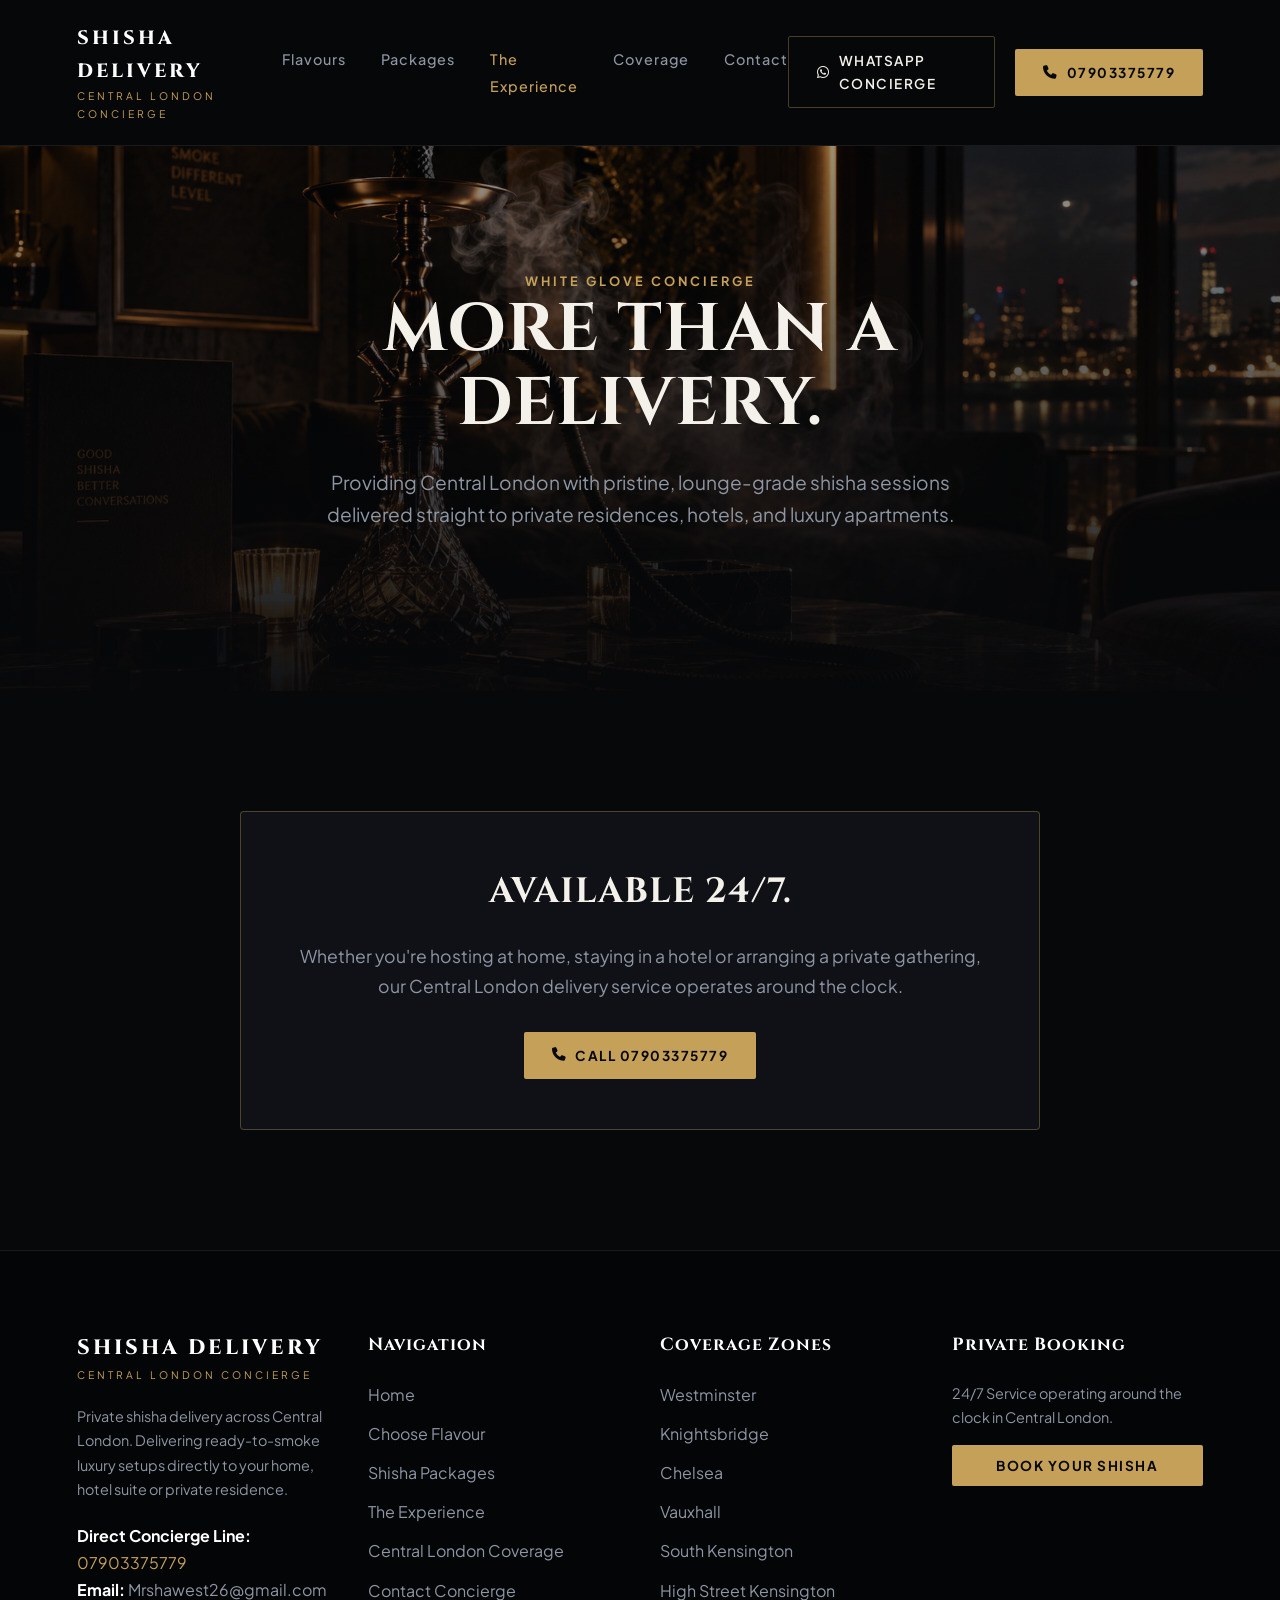
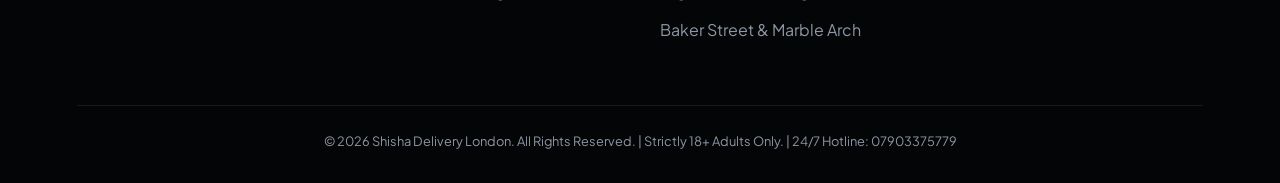
==== about.html @ 7af8da45 "Initial commit: Door To Door Shisha Delivery website with full luxury dark visual overhaul" ====
<!DOCTYPE html>
<html lang="en">
<head>
    <meta charset="UTF-8">
    <meta name="viewport" content="width=device-width, initial-scale=1.0">
    <title>SHISHA DELIVERY | Private Shisha Concierge Central London</title>
    <link href="https://fonts.googleapis.com/css2?family=Cinzel:wght@600;700;800;900&family=Plus+Jakarta+Sans:wght@300;400;500;600;700&display=swap" rel="stylesheet">
    <link rel="stylesheet" href="https://cdnjs.cloudflare.com/ajax/libs/font-awesome/6.4.0/css/all.min.css">
    <link rel="stylesheet" href="style.css">
</head>
<body>
    <header>
        <div class="nav-container">
            <a href="index.html" class="logo">
                <div class="logo-text">
                    <h1>SHISHA DELIVERY</h1>
                    <span>CENTRAL LONDON CONCIERGE</span>
                </div>
            </a>
            <nav>
                <ul>
                    <li><a href="menu.html" class="">Flavours</a></li>
                    <li><a href="packages.html" class="">Packages</a></li>
                    <li><a href="about.html" class="active">The Experience</a></li>
                    <li><a href="areas.html" class="">Coverage</a></li>
                    <li><a href="contact.html" class="">Contact</a></li>
                </ul>
            </nav>
            <div class="nav-actions">
                <a href="https://wa.me/447903375779" target="_blank" class="btn-outline"><i class="fa-brands fa-whatsapp"></i> WhatsApp Concierge</a>
                <a href="tel:07903375779" class="btn-concierge"><i class="fa-solid fa-phone"></i> 07903375779</a>
            </div>
        </div>
    </header>

    <section class="hero" style="min-height: 40vh; align-items: center;">
        <div class="hero-content">
            <span class="hero-trust">WHITE GLOVE CONCIERGE</span>
            <h1>MORE THAN A DELIVERY.</h1>
            <p class="hero-p">Providing Central London with pristine, lounge-grade shisha sessions delivered straight to private residences, hotels, and luxury apartments.</p>
        </div>
    </section>

    <section>
        <div style="max-width: 800px; margin: 0 auto; text-align: center; background: var(--bg-card); border: 1px solid var(--border-gold); padding: 50px; border-radius: 4px;">
            <h2 style="font-size: 2.2rem; margin-bottom: 20px;">AVAILABLE 24/7.</h2>
            <p style="color: var(--text-muted); font-size: 1.1rem; margin-bottom: 30px;">Whether you're hosting at home, staying in a hotel or arranging a private gathering, our Central London delivery service operates around the clock.</p>
            <a href="tel:07903375779" class="btn-concierge"><i class="fa-solid fa-phone"></i> CALL 07903375779</a>
        </div>
    </section>

    <footer>
        <div class="footer-grid">
            <div class="footer-col">
                <div class="logo-text" style="margin-bottom: 20px;">
                    <h1 style="color: #FFF; font-size: 1.3rem; letter-spacing: 3px;">SHISHA DELIVERY</h1>
                    <span style="color: var(--gold); font-size: 0.65rem; letter-spacing: 3px;">CENTRAL LONDON CONCIERGE</span>
                </div>
                <p style="font-size: 0.9rem; margin-bottom: 20px; line-height: 1.7;">Private shisha delivery across Central London. Delivering ready-to-smoke luxury setups directly to your home, hotel suite or private residence.</p>
                <p><strong style="color: #FFF;">Direct Concierge Line:</strong> <a href="tel:07903375779" style="color: var(--gold); text-decoration: none;">07903375779</a></p>
                <p><strong style="color: #FFF;">Email:</strong> Mrshawest26@gmail.com</p>
            </div>

            <div class="footer-col">
                <h4>Navigation</h4>
                <ul>
                    <li><a href="index.html">Home</a></li>
                    <li><a href="menu.html">Choose Flavour</a></li>
                    <li><a href="packages.html">Shisha Packages</a></li>
                    <li><a href="about.html">The Experience</a></li>
                    <li><a href="areas.html">Central London Coverage</a></li>
                    <li><a href="contact.html">Contact Concierge</a></li>
                </ul>
            </div>

            <div class="footer-col">
                <h4>Coverage Zones</h4>
                <ul>
                    <li>Westminster</li>
                    <li>Knightsbridge</li>
                    <li>Chelsea</li>
                    <li>Vauxhall</li>
                    <li>South Kensington</li>
                    <li>High Street Kensington</li>
                    <li>Baker Street & Marble Arch</li>
                </ul>
            </div>

            <div class="footer-col">
                <h4>Private Booking</h4>
                <p style="font-size: 0.9rem; margin-bottom: 15px;">24/7 Service operating around the clock in Central London.</p>
                <button onclick="openOrderModal('PRIVATE SESSION', 50)" class="btn-concierge" style="width: 100%; justify-content: center;">BOOK YOUR SHISHA</button>
            </div>
        </div>

        <div style="text-align: center; border-top: 1px solid var(--border-subtle); padding-top: 25px; font-size: 0.8rem; color: var(--text-muted);">
            <p>&copy; 2026 Shisha Delivery London. All Rights Reserved. | Strictly 18+ Adults Only. | 24/7 Hotline: 07903375779</p>
        </div>
    </footer>

    <!-- ORDER CONCIERGE MODAL -->
    <div id="orderModal" class="config-modal">
        <div class="config-modal-content">
            <span class="close-modal" onclick="closeOrderModal()">&times;</span>
            <span class="section-label">Private Concierge Order</span>
            <h2 style="font-size: 1.8rem; margin-bottom: 25px;">Complete Your Booking</h2>
            
            <div style="background: var(--bg-card); padding: 25px; border: 1px solid var(--border-subtle); border-radius: 4px; margin-bottom: 25px;">
                <div style="display: flex; justify-content: space-between; margin-bottom: 10px;">
                    <span style="color: var(--text-muted);">Selected Package:</span>
                    <strong id="modal-pkg" style="color: var(--gold);">PRIVATE SESSION (£50)</strong>
                </div>
                <div style="display: flex; justify-content: space-between; margin-bottom: 10px;">
                    <span style="color: var(--text-muted);">Selected Flavour:</span>
                    <strong id="modal-flavour" style="color: #FFF;">Al Fakher Double Apple</strong>
                </div>
                <div style="display: flex; justify-content: space-between; margin-bottom: 15px;">
                    <span style="color: var(--text-muted);">Upgrades:</span>
                    <strong id="modal-addons" style="color: #FFF;">None</strong>
                </div>
                <div style="display: flex; justify-content: space-between; border-top: 1px solid var(--border-subtle); padding-top: 15px;">
                    <span style="font-size: 1.1rem; color: #FFF; font-weight: 700;">Total Payable:</span>
                    <span style="font-size: 1.8rem; font-family: 'Cinzel', serif; color: var(--gold); font-weight: 700;" id="modal-total">£50</span>
                </div>
            </div>

            <div style="margin-bottom: 25px;">
                <label style="display: block; font-size: 0.85rem; color: var(--gold); letter-spacing: 1px; margin-bottom: 8px; font-weight: 600;">SELECT YOUR FLAVOUR</label>
                <select onchange="selectFlavour(this.value)" style="width: 100%; padding: 12px; background: var(--bg-card); border: 1px solid var(--border-subtle); color: #FFF; border-radius: 2px; margin-bottom: 15px;">
                    <option value="Al Fakher Double Apple">Al Fakher Double Apple (Classic)</option>
                    <option value="Al Fakher Fresh Mint">Al Fakher Fresh Mint</option>
                    <option value="Adalya Love 66">Adalya Love 66 (Watermelon, Melon & Mint)</option>
                    <option value="Adalya Lady Killer">Adalya Lady Killer (Mango, Melon, Berries & Mint)</option>
                    <option value="Mazaya Watermelon Mint">Mazaya Watermelon Mint</option>
                    <option value="Paan Ras / Paan Mint">Paan Ras / Paan Mint</option>
                    <option value="Starburst Candy Mix">Starburst Candy Mix</option>
                    <option value="Savaco Luxury Line (£30/50g)">Savaco Luxury Line (+£30)</option>
                </select>

                <label style="display: block; font-size: 0.85rem; color: var(--gold); letter-spacing: 1px; margin-bottom: 8px; font-weight: 600;">OPTIONAL UPGRADES</label>
                <div style="display: grid; grid-template-columns: 1fr 1fr; gap: 10px; margin-bottom: 20px;">
                    <label style="font-size: 0.85rem; color: var(--text-muted); cursor: pointer;"><input type="checkbox" onchange="toggleUpgrade('Fresh Fruit Head', 30, this)"> Fresh Fruit Head (+£30)</label>
                    <label style="font-size: 0.85rem; color: var(--text-muted); cursor: pointer;"><input type="checkbox" onchange="toggleUpgrade('Electric Coal Burner', 35, this)"> Electric Coal Burner (+£35)</label>
                    <label style="font-size: 0.85rem; color: var(--text-muted); cursor: pointer;"><input type="checkbox" onchange="toggleUpgrade('Chilled Juice Base', 15, this)"> Chilled Juice Base (+£15)</label>
                    <label style="font-size: 0.85rem; color: var(--text-muted); cursor: pointer;"><input type="checkbox" onchange="toggleUpgrade('Under-Shisha LED Base', 15, this)"> Under-Shisha LED (+£15)</label>
                </div>

                <label style="display: block; font-size: 0.85rem; color: var(--gold); letter-spacing: 1px; margin-bottom: 8px; font-weight: 600;">DELIVERY DETAILS</label>
                <input type="text" id="cust-name" placeholder="Full Name" style="width: 100%; padding: 12px; background: var(--bg-card); border: 1px solid var(--border-subtle); color: #FFF; border-radius: 2px; margin-bottom: 10px;">
                <select id="cust-area" style="width: 100%; padding: 12px; background: var(--bg-card); border: 1px solid var(--border-subtle); color: #FFF; border-radius: 2px; margin-bottom: 10px;">
                    <option>Westminster</option>
                    <option>Knightsbridge</option>
                    <option>Chelsea</option>
                    <option>Vauxhall</option>
                    <option>South Kensington</option>
                    <option>High Street Kensington</option>
                    <option>Baker Street</option>
                    <option>Marble Arch</option>
                </select>
                <input type="tel" id="cust-phone" placeholder="Contact Phone Number" style="width: 100%; padding: 12px; background: var(--bg-card); border: 1px solid var(--border-subtle); color: #FFF; border-radius: 2px;">
            </div>

            <button onclick="dispatchWhatsAppOrder()" class="btn-concierge" style="width: 100%; justify-content: center; padding: 16px;"><i class="fa-brands fa-whatsapp"></i> CONFIRM BOOKING VIA WHATSAPP</button>
            <p style="font-size: 0.8rem; text-align: center; color: var(--text-muted); margin-top: 12px;">Or call concierge directly: <a href="tel:07903375779" style="color: var(--gold);">07903375779</a></p>
        </div>
    </div>

    <script src="script.js"></script>
</body>
</html>
---- style.css ----
:root {
    --bg-dark: #07080A;
    --bg-card: #0F1117;
    --gold: #C5A059;
    --gold-hover: #DFCA9B;
    --text-ivory: #F4F1EA;
    --text-muted: #8E96A4;
    --border-subtle: rgba(255, 255, 255, 0.08);
    --border-gold: rgba(197, 160, 89, 0.35);
    --shadow-luxury: 0 25px 50px rgba(0, 0, 0, 0.7);
}

* {
    margin: 0;
    padding: 0;
    box-sizing: border-box;
    font-family: 'Plus Jakarta Sans', -apple-system, sans-serif;
}

body {
    background-color: var(--bg-dark);
    color: var(--text-ivory);
    line-height: 1.7;
    overflow-x: hidden;
}

h1, h2, h3, h4 {
    font-family: 'Cinzel', Georgia, serif;
    font-weight: 700;
    letter-spacing: 1px;
    color: var(--text-ivory);
}

/* NAVIGATION (SECTION 1) */
header {
    background: rgba(7, 8, 10, 0.96);
    backdrop-filter: blur(20px);
    position: sticky;
    top: 0;
    z-index: 1000;
    border-bottom: 1px solid var(--border-subtle);
}

.nav-container {
    display: flex;
    justify-content: space-between;
    align-items: center;
    padding: 22px 6%;
    max-width: 1400px;
    margin: 0 auto;
}

.logo {
    display: flex;
    align-items: center;
    gap: 14px;
    text-decoration: none;
}

.logo-text h1 {
    font-size: 1.2rem;
    letter-spacing: 3px;
    color: #FFF;
    font-weight: 800;
}

.logo-text span {
    font-size: 0.65rem;
    text-transform: uppercase;
    letter-spacing: 3px;
    color: var(--gold);
    display: block;
}

nav ul {
    display: flex;
    list-style: none;
    gap: 35px;
}

nav a {
    text-decoration: none;
    color: var(--text-muted);
    font-size: 0.9rem;
    font-weight: 500;
    letter-spacing: 1px;
    transition: color 0.3s ease;
}

nav a:hover, nav a.active {
    color: var(--gold);
}

.nav-actions {
    display: flex;
    align-items: center;
    gap: 20px;
}

.btn-concierge {
    background: var(--gold);
    color: #07080A;
    padding: 12px 28px;
    border-radius: 2px;
    font-weight: 700;
    font-size: 0.85rem;
    letter-spacing: 1.5px;
    text-transform: uppercase;
    text-decoration: none;
    border: none;
    cursor: pointer;
    transition: all 0.3s ease;
    display: inline-flex;
    align-items: center;
    gap: 8px;
}

.btn-concierge:hover {
    background: var(--gold-hover);
    transform: translateY(-2px);
}

.btn-outline {
    background: transparent;
    color: var(--text-ivory);
    border: 1px solid var(--border-gold);
    padding: 12px 28px;
    border-radius: 2px;
    font-weight: 600;
    font-size: 0.85rem;
    letter-spacing: 1.5px;
    text-transform: uppercase;
    text-decoration: none;
    cursor: pointer;
    transition: all 0.3s ease;
    display: inline-flex;
    align-items: center;
    gap: 8px;
}

.btn-outline:hover {
    border-color: var(--gold);
    color: var(--gold);
}

/* SECTION SPACING & RESPONSIVE CONTAINERS */
section {
    padding: 120px 6%;
}

.section-title-wrap {
    text-align: center;
    max-width: 800px;
    margin: 0 auto 75px;
}

.section-label {
    font-size: 0.8rem;
    letter-spacing: 4px;
    color: var(--gold);
    text-transform: uppercase;
    font-weight: 700;
    display: block;
    margin-bottom: 12px;
}

.section-title-wrap h2 {
    font-size: 3rem;
    line-height: 1.2;
}

/* SECTION 2 — HERO (H01.png) */
.hero {
    position: relative;
    min-height: 90vh;
    display: flex;
    align-items: center;
    background: linear-gradient(180deg, rgba(7, 8, 10, 0.4) 0%, rgba(7, 8, 10, 0.96) 100%), url('assets/images/shisha/hero/H01.png') center/cover no-repeat;
    padding: 120px 6%;
}

.hero-content {
    max-width: 800px;
    margin: 0 auto;
    text-align: center;
}

.hero h1 {
    font-size: 4.2rem;
    line-height: 1.1;
    margin-bottom: 25px;
    color: var(--text-ivory);
}

.hero h1 span {
    color: var(--gold);
}

.hero-p {
    font-size: 1.2rem;
    color: var(--text-muted);
    margin: 0 auto 40px;
    max-width: 680px;
    font-weight: 400;
}

.hero-actions {
    display: flex;
    justify-content: center;
    gap: 20px;
    margin-bottom: 35px;
}

.hero-trust {
    font-size: 0.8rem;
    letter-spacing: 3px;
    color: var(--gold);
    text-transform: uppercase;
    font-weight: 700;
}

/* SECTION 3 — PRIVATE SHISHA (H02.png) */
.private-grid {
    max-width: 1300px;
    margin: 0 auto;
    display: grid;
    grid-template-columns: 1fr 1fr;
    gap: 60px;
    align-items: center;
}

.private-img-wrap img {
    width: 100%;
    height: 480px;
    object-fit: cover;
    border-radius: 4px;
    border: 1px solid var(--border-subtle);
    box-shadow: var(--shadow-luxury);
}

/* SECTION 4 — HOW IT WORKS */
.steps-grid {
    display: grid;
    grid-template-columns: repeat(3, 1fr);
    gap: 40px;
    max-width: 1200px;
    margin: 0 auto;
}

.step-card {
    background: var(--bg-card);
    border: 1px solid var(--border-subtle);
    padding: 50px 35px;
    border-radius: 4px;
    transition: border-color 0.3s ease;
}

.step-card:hover {
    border-color: var(--border-gold);
}

.step-num {
    font-family: 'Cinzel', serif;
    font-size: 2.8rem;
    color: var(--gold);
    font-weight: 700;
    margin-bottom: 20px;
    display: block;
}

.step-card h3 {
    font-size: 1.25rem;
    margin-bottom: 12px;
}

.step-card p {
    font-size: 0.95rem;
    color: var(--text-muted);
}

/* SECTION 5 — PACKAGES (P01, P02, P03) */
.packages-grid {
    display: grid;
    grid-template-columns: repeat(3, 1fr);
    gap: 35px;
    max-width: 1300px;
    margin: 0 auto;
}

.pkg-card {
    background: var(--bg-card);
    border: 1px solid var(--border-subtle);
    border-radius: 4px;
    overflow: hidden;
    display: flex;
    flex-direction: column;
    box-shadow: var(--shadow-luxury);
    transition: border-color 0.3s ease;
}

.pkg-card:hover {
    border-color: var(--border-gold);
}

.pkg-card.highlight {
    border: 1px solid var(--gold);
    position: relative;
}

.pkg-pop-tag {
    position: absolute;
    top: 15px;
    right: 15px;
    background: var(--gold);
    color: #000;
    font-size: 0.65rem;
    font-weight: 800;
    padding: 4px 12px;
    border-radius: 2px;
    text-transform: uppercase;
    letter-spacing: 1px;
}

.pkg-card-img {
    height: 260px;
    width: 100%;
    object-fit: cover;
}

.pkg-card-body {
    padding: 40px 30px;
    display: flex;
    flex-direction: column;
    flex-grow: 1;
    justify-content: space-between;
}

.pkg-name {
    font-size: 1.35rem;
    margin-bottom: 10px;
}

.pkg-price {
    font-size: 2.8rem;
    font-family: 'Cinzel', serif;
    color: var(--gold);
    font-weight: 700;
    margin-bottom: 25px;
}

.pkg-features {
    list-style: none;
    margin-bottom: 35px;
}

.pkg-features li {
    font-size: 0.95rem;
    color: var(--text-muted);
    margin-bottom: 12px;
    display: flex;
    align-items: center;
    gap: 12px;
}

.pkg-features i {
    color: var(--gold);
    font-size: 0.75rem;
}

/* SECTION 6 — FLAVOURS (F01 - F08) */
.flavour-grid {
    display: grid;
    grid-template-columns: repeat(4, 1fr);
    gap: 25px;
    max-width: 1300px;
    margin: 0 auto;
}

.flavour-card {
    background: var(--bg-card);
    border: 1px solid var(--border-subtle);
    border-radius: 4px;
    overflow: hidden;
    cursor: pointer;
    transition: all 0.3s ease;
}

.flavour-card:hover {
    border-color: var(--border-gold);
    transform: translateY(-4px);
}

.flavour-img {
    height: 200px;
    width: 100%;
    object-fit: cover;
}

.flavour-info {
    padding: 22px;
    text-align: center;
}

.flavour-info h4 {
    font-size: 1.1rem;
    margin-bottom: 4px;
}

.flavour-info span {
    font-size: 0.75rem;
    color: var(--gold);
    letter-spacing: 1px;
}

/* SECTION 7 — DELIVERY EXPERIENCE (D01, D02, D03) */
.story-grid {
    display: grid;
    grid-template-columns: repeat(3, 1fr);
    gap: 35px;
    max-width: 1300px;
    margin: 0 auto;
}

.story-card {
    background: var(--bg-card);
    border: 1px solid var(--border-subtle);
    border-radius: 4px;
    overflow: hidden;
}

.story-img {
    height: 250px;
    width: 100%;
    object-fit: cover;
}

.story-body {
    padding: 30px;
}

.story-body h4 {
    font-size: 1.2rem;
    margin-bottom: 10px;
}

.story-body p {
    font-size: 0.9rem;
    color: var(--text-muted);
}

/* SECTION 8 — OPTIONAL UPGRADES (U01 - U04) */
.upgrades-grid {
    display: grid;
    grid-template-columns: repeat(4, 1fr);
    gap: 25px;
    max-width: 1300px;
    margin: 0 auto;
}

.upgrade-card {
    background: var(--bg-card);
    border: 1px solid var(--border-subtle);
    border-radius: 4px;
    overflow: hidden;
}

.upgrade-img {
    height: 220px;
    width: 100%;
    object-fit: cover;
}

.upgrade-body {
    padding: 25px;
}

.upgrade-header {
    display: flex;
    justify-content: space-between;
    align-items: center;
    margin-bottom: 10px;
}

.upgrade-header h4 {
    font-size: 1.15rem;
}

.upgrade-price {
    font-size: 1.15rem;
    color: var(--gold);
    font-weight: 700;
    font-family: 'Cinzel', serif;
}

.upgrade-body p {
    font-size: 0.88rem;
    color: var(--text-muted);
}

/* SECTION 9 — PRIVATE EXPERIENCE (E01, E02, E03) */
.exp-grid {
    display: grid;
    grid-template-columns: repeat(3, 1fr);
    gap: 35px;
    max-width: 1300px;
    margin: 0 auto;
}

.exp-card {
    background: var(--bg-card);
    border: 1px solid var(--border-subtle);
    border-radius: 4px;
    overflow: hidden;
}

.exp-img {
    height: 260px;
    width: 100%;
    object-fit: cover;
}

.exp-body {
    padding: 25px;
}

.exp-body h4 {
    font-size: 1.15rem;
    margin-bottom: 8px;
}

.exp-body p {
    font-size: 0.88rem;
    color: var(--text-muted);
}

/* SECTION 10 — COVERAGE */
.coverage-grid {
    display: grid;
    grid-template-columns: repeat(4, 1fr);
    gap: 20px;
    max-width: 1200px;
    margin: 0 auto;
}

.coverage-item {
    background: var(--bg-card);
    border: 1px solid var(--border-subtle);
    padding: 25px;
    border-radius: 4px;
    text-align: center;
}

.coverage-item strong {
    font-size: 1.1rem;
    display: block;
    color: var(--text-ivory);
    margin-bottom: 4px;
}

.coverage-item span {
    font-size: 0.8rem;
    color: var(--gold);
    letter-spacing: 1px;
}

/* SECTION 12 — FINAL CTA (D03 / H01) */
.cta-section {
    position: relative;
    padding: 140px 6%;
    text-align: center;
    background: linear-gradient(180deg, rgba(7, 8, 10, 0.6) 0%, rgba(7, 8, 10, 0.98) 100%), url('assets/images/shisha/delivery/D03.png') center/cover no-repeat;
}

/* ORDER CONCIERGE MODAL */
.config-modal {
    display: none;
    position: fixed;
    top: 0;
    left: 0;
    width: 100%;
    height: 100%;
    background: rgba(0,0,0,0.88);
    backdrop-filter: blur(15px);
    z-index: 3000;
    justify-content: center;
    align-items: center;
}

.config-modal-content {
    background: #0B0D13;
    border: 1px solid var(--border-gold);
    border-radius: 4px;
    width: 90%;
    max-width: 680px;
    max-height: 90vh;
    overflow-y: auto;
    padding: 40px;
    position: relative;
    box-shadow: var(--shadow-luxury);
}

.close-modal {
    position: absolute;
    top: 20px;
    right: 25px;
    font-size: 1.8rem;
    color: var(--text-muted);
    cursor: pointer;
}

.close-modal:hover {
    color: var(--gold);
}

/* FOOTER (SECTION 13) */
footer {
    background: #040507;
    border-top: 1px solid var(--border-subtle);
    padding: 80px 6% 30px;
    color: var(--text-muted);
}

.footer-grid {
    display: grid;
    grid-template-columns: repeat(auto-fit, minmax(240px, 1fr));
    gap: 40px;
    max-width: 1300px;
    margin: 0 auto 50px;
}

.footer-col h4 {
    color: #FFF;
    font-size: 1.1rem;
    margin-bottom: 20px;
    letter-spacing: 1px;
}

.footer-col ul {
    list-style: none;
}

.footer-col li {
    margin-bottom: 12px;
}

.footer-col a {
    color: var(--text-muted);
    text-decoration: none;
    transition: color 0.3s ease;
}

.footer-col a:hover {
    color: var(--gold);
}

/* RESPONSIVE DESIGN (SECTION 19) */
@media (max-width: 1100px) {
    .flavour-grid, .upgrades-grid, .coverage-grid { grid-template-columns: repeat(2, 1fr); }
    .packages-grid, .steps-grid, .story-grid, .exp-grid { grid-template-columns: 1fr; }
    .private-grid { grid-template-columns: 1fr; }
    .hero h1 { font-size: 3.2rem; }
}

@media (max-width: 768px) {
    nav ul { display: none; }
    .hero h1 { font-size: 2.5rem; }
    .flavour-grid, .upgrades-grid, .coverage-grid { grid-template-columns: 1fr; }
    section { padding: 80px 5%; }
}
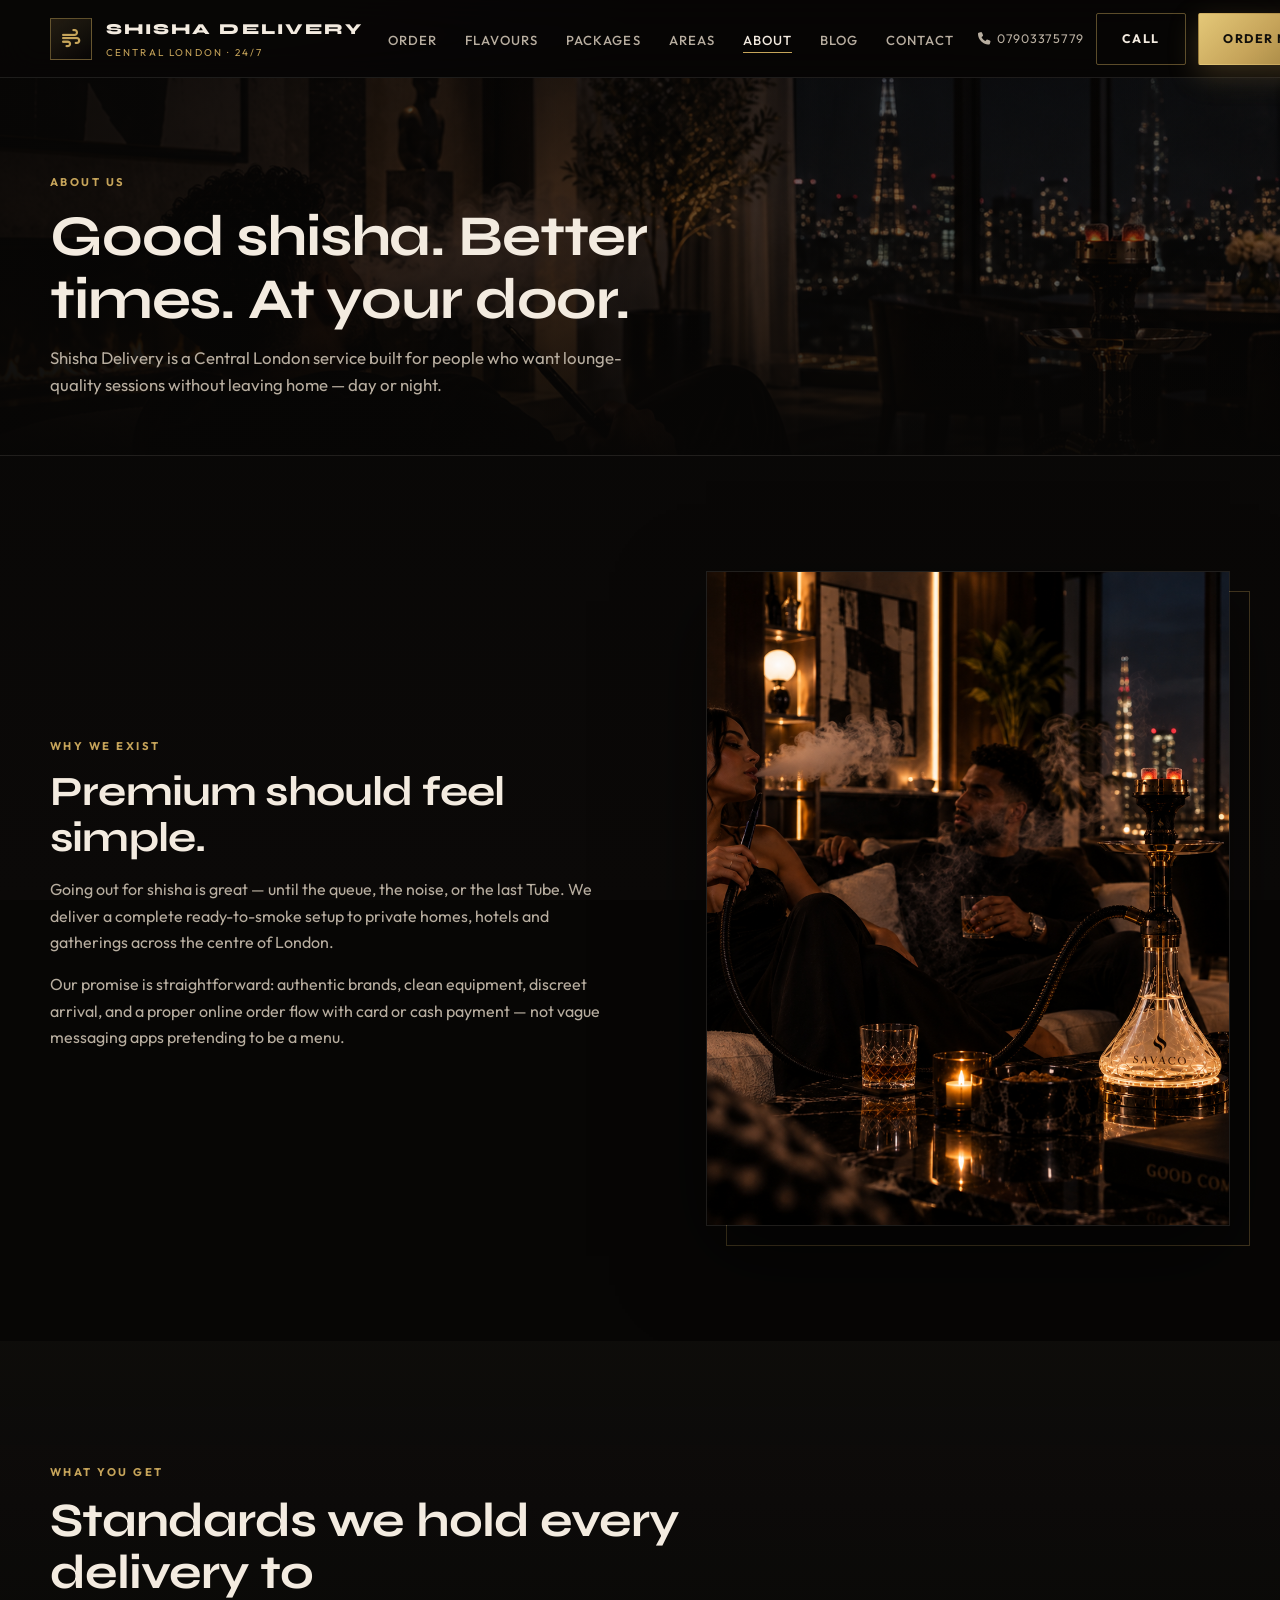
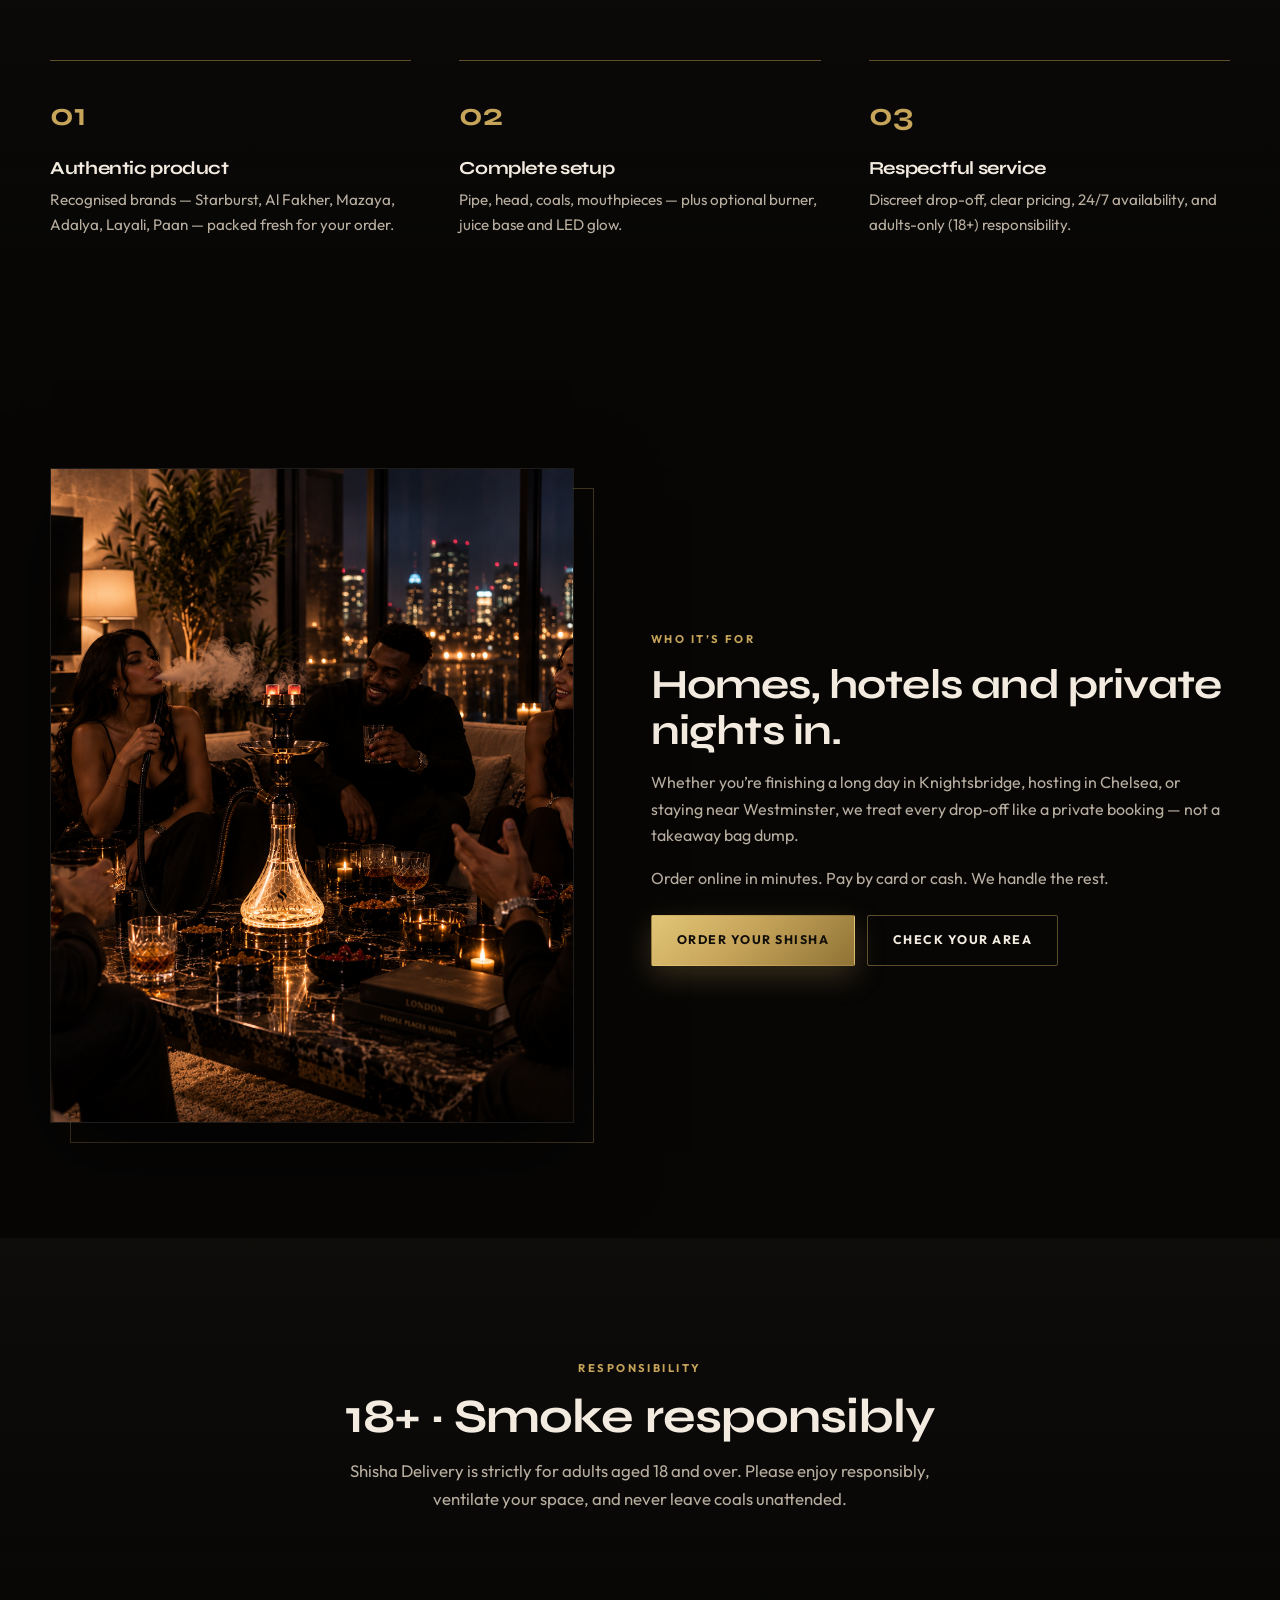
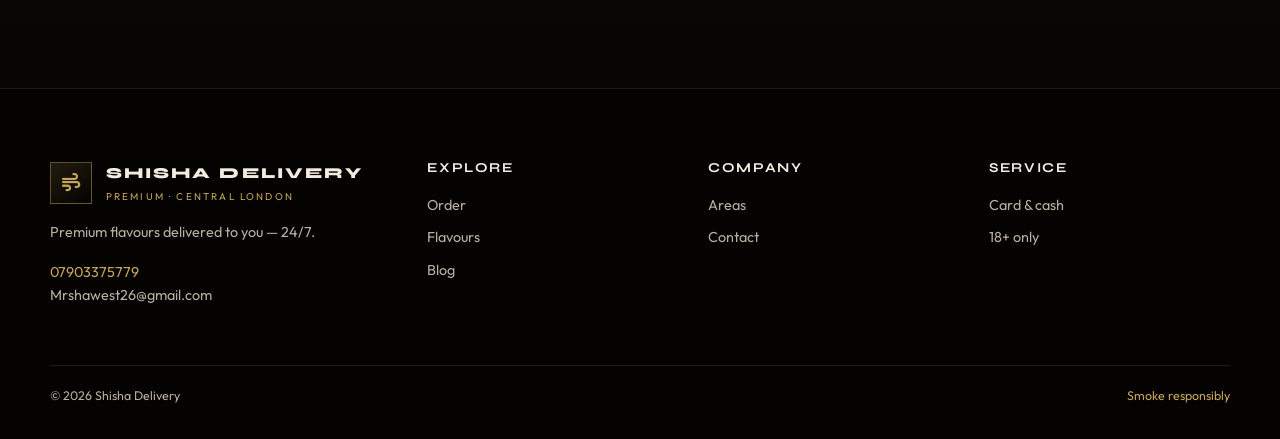
==== commit 50deb585: "Rebuild SHISHA DELIVERY site with premium UX and online ordering Replace the thin WhatsApp-concierge" ====
--- a/about.html
+++ b/about.html
@@ -1,170 +1,136 @@
 <!DOCTYPE html>
-<html lang="en">
+<html lang="en-GB">
 <head>
-    <meta charset="UTF-8">
-    <meta name="viewport" content="width=device-width, initial-scale=1.0">
-    <title>SHISHA DELIVERY | Private Shisha Concierge Central London</title>
-    <link href="https://fonts.googleapis.com/css2?family=Cinzel:wght@600;700;800;900&family=Plus+Jakarta+Sans:wght@300;400;500;600;700&display=swap" rel="stylesheet">
-    <link rel="stylesheet" href="https://cdnjs.cloudflare.com/ajax/libs/font-awesome/6.4.0/css/all.min.css">
-    <link rel="stylesheet" href="style.css">
+  <meta charset="UTF-8">
+  <meta name="viewport" content="width=device-width, initial-scale=1.0">
+  <title>About SHISHA DELIVERY | Central London Premium Service</title>
+  <meta name="description" content="Who we are: 24/7 premium shisha delivery across Central London — discreet, reliable, authentic brands, card or cash payment.">
+  <link href="https://fonts.googleapis.com/css2?family=Outfit:wght@300;400;500;600;700&family=Parisienne&family=Syne:wght@600;700;800&display=swap" rel="stylesheet">
+  <link rel="stylesheet" href="https://cdnjs.cloudflare.com/ajax/libs/font-awesome/6.5.0/css/all.min.css">
+  <link rel="stylesheet" href="style.css">
 </head>
 <body>
-    <header>
-        <div class="nav-container">
-            <a href="index.html" class="logo">
-                <div class="logo-text">
-                    <h1>SHISHA DELIVERY</h1>
-                    <span>CENTRAL LONDON CONCIERGE</span>
-                </div>
-            </a>
-            <nav>
-                <ul>
-                    <li><a href="menu.html" class="">Flavours</a></li>
-                    <li><a href="packages.html" class="">Packages</a></li>
-                    <li><a href="about.html" class="active">The Experience</a></li>
-                    <li><a href="areas.html" class="">Coverage</a></li>
-                    <li><a href="contact.html" class="">Contact</a></li>
-                </ul>
-            </nav>
-            <div class="nav-actions">
-                <a href="https://wa.me/447903375779" target="_blank" class="btn-outline"><i class="fa-brands fa-whatsapp"></i> WhatsApp Concierge</a>
-                <a href="tel:07903375779" class="btn-concierge"><i class="fa-solid fa-phone"></i> 07903375779</a>
-            </div>
+  <header class="site-header">
+    <div class="container nav-bar">
+      <a class="brand" href="index.html">
+        <div class="brand-mark"><i class="fa-solid fa-wind"></i></div>
+        <div class="brand-copy"><strong>Shisha Delivery</strong><span>Central London · 24/7</span></div>
+      </a>
+      <button class="nav-toggle" type="button" aria-label="Open menu" aria-expanded="false"><span></span></button>
+      <ul class="nav-links">
+        <li><a href="order.html">Order</a></li>
+        <li><a href="menu.html">Flavours</a></li>
+        <li><a href="packages.html">Packages</a></li>
+        <li><a href="areas.html">Areas</a></li>
+        <li><a class="active" href="about.html">About</a></li>
+        <li><a href="blog.html">Blog</a></li>
+        <li><a href="contact.html">Contact</a></li>
+      </ul>
+      <div class="nav-cta">
+        <a class="nav-phone" href="tel:07903375779"><i class="fa-solid fa-phone"></i> 07903375779</a>
+        <a class="btn btn-ghost" href="tel:07903375779">Call</a>
+        <a class="btn btn-gold" href="order.html">Order now</a>
+      </div>
+    </div>
+  </header>
+
+  <section class="page-hero">
+    <div class="hero-media" aria-hidden="true">
+      <img src="assets/images/shisha/experience/E01.png" alt="">
+    </div>
+    <div class="page-hero-inner">
+      <span class="eyebrow">About us</span>
+      <h1>Good shisha. Better times. At your door.</h1>
+      <p>Shisha Delivery is a Central London service built for people who want lounge-quality sessions without leaving home — day or night.</p>
+    </div>
+  </section>
+
+  <section class="section">
+    <div class="container">
+      <div class="split reveal">
+        <div class="split-copy">
+          <span class="eyebrow">Why we exist</span>
+          <h2>Premium should feel simple.</h2>
+          <p>Going out for shisha is great — until the queue, the noise, or the last Tube. We deliver a complete ready-to-smoke setup to private homes, hotels and gatherings across the centre of London.</p>
+          <p>Our promise is straightforward: authentic brands, clean equipment, discreet arrival, and a proper online order flow with card or cash payment — not vague messaging apps pretending to be a menu.</p>
         </div>
-    </header>
+        <div class="split-visual">
+          <img src="assets/images/shisha/experience/E02.png" alt="Private shisha experience">
+        </div>
+      </div>
+    </div>
+  </section>
 
-    <section class="hero" style="min-height: 40vh; align-items: center;">
-        <div class="hero-content">
-            <span class="hero-trust">WHITE GLOVE CONCIERGE</span>
-            <h1>MORE THAN A DELIVERY.</h1>
-            <p class="hero-p">Providing Central London with pristine, lounge-grade shisha sessions delivered straight to private residences, hotels, and luxury apartments.</p>
+  <section class="section section-muted">
+    <div class="container">
+      <div class="section-head reveal">
+        <span class="eyebrow">What you get</span>
+        <h2>Standards we hold every delivery to</h2>
+      </div>
+      <div class="steps reveal">
+        <div class="step">
+          <h3>Authentic product</h3>
+          <p>Recognised brands — Starburst, Al Fakher, Mazaya, Adalya, Layali, Paan — packed fresh for your order.</p>
         </div>
-    </section>
+        <div class="step">
+          <h3>Complete setup</h3>
+          <p>Pipe, head, coals, mouthpieces — plus optional burner, juice base and LED glow.</p>
+        </div>
+        <div class="step">
+          <h3>Respectful service</h3>
+          <p>Discreet drop-off, clear pricing, 24/7 availability, and adults-only (18+) responsibility.</p>
+        </div>
+      </div>
+    </div>
+  </section>
 
-    <section>
-        <div style="max-width: 800px; margin: 0 auto; text-align: center; background: var(--bg-card); border: 1px solid var(--border-gold); padding: 50px; border-radius: 4px;">
-            <h2 style="font-size: 2.2rem; margin-bottom: 20px;">AVAILABLE 24/7.</h2>
-            <p style="color: var(--text-muted); font-size: 1.1rem; margin-bottom: 30px;">Whether you're hosting at home, staying in a hotel or arranging a private gathering, our Central London delivery service operates around the clock.</p>
-            <a href="tel:07903375779" class="btn-concierge"><i class="fa-solid fa-phone"></i> CALL 07903375779</a>
+  <section class="section">
+    <div class="container">
+      <div class="split reverse reveal">
+        <div class="split-visual">
+          <img src="assets/images/shisha/experience/E03.png" alt="Friends enjoying shisha at home">
         </div>
-    </section>
+        <div class="split-copy">
+          <span class="eyebrow">Who it’s for</span>
+          <h2>Homes, hotels and private nights in.</h2>
+          <p>Whether you’re finishing a long day in Knightsbridge, hosting in Chelsea, or staying near Westminster, we treat every drop-off like a private booking — not a takeaway bag dump.</p>
+          <p>Order online in minutes. Pay by card or cash. We handle the rest.</p>
+          <div class="btn-row">
+            <a class="btn btn-gold" href="order.html">Order your shisha</a>
+            <a class="btn btn-ghost" href="areas.html">Check your area</a>
+          </div>
+        </div>
+      </div>
+    </div>
+  </section>
 
-    <footer>
-        <div class="footer-grid">
-            <div class="footer-col">
-                <div class="logo-text" style="margin-bottom: 20px;">
-                    <h1 style="color: #FFF; font-size: 1.3rem; letter-spacing: 3px;">SHISHA DELIVERY</h1>
-                    <span style="color: var(--gold); font-size: 0.65rem; letter-spacing: 3px;">CENTRAL LONDON CONCIERGE</span>
-                </div>
-                <p style="font-size: 0.9rem; margin-bottom: 20px; line-height: 1.7;">Private shisha delivery across Central London. Delivering ready-to-smoke luxury setups directly to your home, hotel suite or private residence.</p>
-                <p><strong style="color: #FFF;">Direct Concierge Line:</strong> <a href="tel:07903375779" style="color: var(--gold); text-decoration: none;">07903375779</a></p>
-                <p><strong style="color: #FFF;">Email:</strong> Mrshawest26@gmail.com</p>
-            </div>
+  <section class="section section-muted">
+    <div class="container">
+      <div class="section-head center reveal">
+        <span class="eyebrow">Responsibility</span>
+        <h2>18+ · Smoke responsibly</h2>
+        <p>Shisha Delivery is strictly for adults aged 18 and over. Please enjoy responsibly, ventilate your space, and never leave coals unattended.</p>
+      </div>
+    </div>
+  </section>
 
-            <div class="footer-col">
-                <h4>Navigation</h4>
-                <ul>
-                    <li><a href="index.html">Home</a></li>
-                    <li><a href="menu.html">Choose Flavour</a></li>
-                    <li><a href="packages.html">Shisha Packages</a></li>
-                    <li><a href="about.html">The Experience</a></li>
-                    <li><a href="areas.html">Central London Coverage</a></li>
-                    <li><a href="contact.html">Contact Concierge</a></li>
-                </ul>
-            </div>
-
-            <div class="footer-col">
-                <h4>Coverage Zones</h4>
-                <ul>
-                    <li>Westminster</li>
-                    <li>Knightsbridge</li>
-                    <li>Chelsea</li>
-                    <li>Vauxhall</li>
-                    <li>South Kensington</li>
-                    <li>High Street Kensington</li>
-                    <li>Baker Street & Marble Arch</li>
-                </ul>
-            </div>
-
-            <div class="footer-col">
-                <h4>Private Booking</h4>
-                <p style="font-size: 0.9rem; margin-bottom: 15px;">24/7 Service operating around the clock in Central London.</p>
-                <button onclick="openOrderModal('PRIVATE SESSION', 50)" class="btn-concierge" style="width: 100%; justify-content: center;">BOOK YOUR SHISHA</button>
-            </div>
+  <footer class="site-footer">
+    <div class="container footer-grid">
+      <div>
+        <div class="brand" style="margin-bottom:1rem;">
+          <div class="brand-mark"><i class="fa-solid fa-wind"></i></div>
+          <div class="brand-copy"><strong>Shisha Delivery</strong><span>Premium · Central London</span></div>
         </div>
-
-        <div style="text-align: center; border-top: 1px solid var(--border-subtle); padding-top: 25px; font-size: 0.8rem; color: var(--text-muted);">
-            <p>&copy; 2026 Shisha Delivery London. All Rights Reserved. | Strictly 18+ Adults Only. | 24/7 Hotline: 07903375779</p>
-        </div>
-    </footer>
-
-    <!-- ORDER CONCIERGE MODAL -->
-    <div id="orderModal" class="config-modal">
-        <div class="config-modal-content">
-            <span class="close-modal" onclick="closeOrderModal()">&times;</span>
-            <span class="section-label">Private Concierge Order</span>
-            <h2 style="font-size: 1.8rem; margin-bottom: 25px;">Complete Your Booking</h2>
-            
-            <div style="background: var(--bg-card); padding: 25px; border: 1px solid var(--border-subtle); border-radius: 4px; margin-bottom: 25px;">
-                <div style="display: flex; justify-content: space-between; margin-bottom: 10px;">
-                    <span style="color: var(--text-muted);">Selected Package:</span>
-                    <strong id="modal-pkg" style="color: var(--gold);">PRIVATE SESSION (£50)</strong>
-                </div>
-                <div style="display: flex; justify-content: space-between; margin-bottom: 10px;">
-                    <span style="color: var(--text-muted);">Selected Flavour:</span>
-                    <strong id="modal-flavour" style="color: #FFF;">Al Fakher Double Apple</strong>
-                </div>
-                <div style="display: flex; justify-content: space-between; margin-bottom: 15px;">
-                    <span style="color: var(--text-muted);">Upgrades:</span>
-                    <strong id="modal-addons" style="color: #FFF;">None</strong>
-                </div>
-                <div style="display: flex; justify-content: space-between; border-top: 1px solid var(--border-subtle); padding-top: 15px;">
-                    <span style="font-size: 1.1rem; color: #FFF; font-weight: 700;">Total Payable:</span>
-                    <span style="font-size: 1.8rem; font-family: 'Cinzel', serif; color: var(--gold); font-weight: 700;" id="modal-total">£50</span>
-                </div>
-            </div>
-
-            <div style="margin-bottom: 25px;">
-                <label style="display: block; font-size: 0.85rem; color: var(--gold); letter-spacing: 1px; margin-bottom: 8px; font-weight: 600;">SELECT YOUR FLAVOUR</label>
-                <select onchange="selectFlavour(this.value)" style="width: 100%; padding: 12px; background: var(--bg-card); border: 1px solid var(--border-subtle); color: #FFF; border-radius: 2px; margin-bottom: 15px;">
-                    <option value="Al Fakher Double Apple">Al Fakher Double Apple (Classic)</option>
-                    <option value="Al Fakher Fresh Mint">Al Fakher Fresh Mint</option>
-                    <option value="Adalya Love 66">Adalya Love 66 (Watermelon, Melon & Mint)</option>
-                    <option value="Adalya Lady Killer">Adalya Lady Killer (Mango, Melon, Berries & Mint)</option>
-                    <option value="Mazaya Watermelon Mint">Mazaya Watermelon Mint</option>
-                    <option value="Paan Ras / Paan Mint">Paan Ras / Paan Mint</option>
-                    <option value="Starburst Candy Mix">Starburst Candy Mix</option>
-                    <option value="Savaco Luxury Line (£30/50g)">Savaco Luxury Line (+£30)</option>
-                </select>
-
-                <label style="display: block; font-size: 0.85rem; color: var(--gold); letter-spacing: 1px; margin-bottom: 8px; font-weight: 600;">OPTIONAL UPGRADES</label>
-                <div style="display: grid; grid-template-columns: 1fr 1fr; gap: 10px; margin-bottom: 20px;">
-                    <label style="font-size: 0.85rem; color: var(--text-muted); cursor: pointer;"><input type="checkbox" onchange="toggleUpgrade('Fresh Fruit Head', 30, this)"> Fresh Fruit Head (+£30)</label>
-                    <label style="font-size: 0.85rem; color: var(--text-muted); cursor: pointer;"><input type="checkbox" onchange="toggleUpgrade('Electric Coal Burner', 35, this)"> Electric Coal Burner (+£35)</label>
-                    <label style="font-size: 0.85rem; color: var(--text-muted); cursor: pointer;"><input type="checkbox" onchange="toggleUpgrade('Chilled Juice Base', 15, this)"> Chilled Juice Base (+£15)</label>
-                    <label style="font-size: 0.85rem; color: var(--text-muted); cursor: pointer;"><input type="checkbox" onchange="toggleUpgrade('Under-Shisha LED Base', 15, this)"> Under-Shisha LED (+£15)</label>
-                </div>
-
-                <label style="display: block; font-size: 0.85rem; color: var(--gold); letter-spacing: 1px; margin-bottom: 8px; font-weight: 600;">DELIVERY DETAILS</label>
-                <input type="text" id="cust-name" placeholder="Full Name" style="width: 100%; padding: 12px; background: var(--bg-card); border: 1px solid var(--border-subtle); color: #FFF; border-radius: 2px; margin-bottom: 10px;">
-                <select id="cust-area" style="width: 100%; padding: 12px; background: var(--bg-card); border: 1px solid var(--border-subtle); color: #FFF; border-radius: 2px; margin-bottom: 10px;">
-                    <option>Westminster</option>
-                    <option>Knightsbridge</option>
-                    <option>Chelsea</option>
-                    <option>Vauxhall</option>
-                    <option>South Kensington</option>
-                    <option>High Street Kensington</option>
-                    <option>Baker Street</option>
-                    <option>Marble Arch</option>
-                </select>
-                <input type="tel" id="cust-phone" placeholder="Contact Phone Number" style="width: 100%; padding: 12px; background: var(--bg-card); border: 1px solid var(--border-subtle); color: #FFF; border-radius: 2px;">
-            </div>
-
-            <button onclick="dispatchWhatsAppOrder()" class="btn-concierge" style="width: 100%; justify-content: center; padding: 16px;"><i class="fa-brands fa-whatsapp"></i> CONFIRM BOOKING VIA WHATSAPP</button>
-            <p style="font-size: 0.8rem; text-align: center; color: var(--text-muted); margin-top: 12px;">Or call concierge directly: <a href="tel:07903375779" style="color: var(--gold);">07903375779</a></p>
-        </div>
+        <p>Premium flavours delivered to you — 24/7.</p>
+        <p style="margin-top:1rem;"><a href="tel:07903375779" style="color:var(--gold);">07903375779</a><br>
+        <a href="mailto:Mrshawest26@gmail.com">Mrshawest26@gmail.com</a></p>
+      </div>
+      <div><h4>Explore</h4><ul><li><a href="order.html">Order</a></li><li><a href="menu.html">Flavours</a></li><li><a href="blog.html">Blog</a></li></ul></div>
+      <div><h4>Company</h4><ul><li><a href="areas.html">Areas</a></li><li><a href="contact.html">Contact</a></li></ul></div>
+      <div><h4>Service</h4><ul><li>Card & cash</li><li class="age-note">18+ only</li></ul></div>
     </div>
-
-    <script src="script.js"></script>
+    <div class="container footer-bottom"><span>© 2026 Shisha Delivery</span><span class="age-note">Smoke responsibly</span></div>
+  </footer>
+  <script src="script.js"></script>
 </body>
 </html>
--- a/style.css
+++ b/style.css
@@ -1,670 +1,1432 @@
-
+/* SHISHA DELIVERY — Premium Central London Brand System */
 :root {
-    --bg-dark: #07080A;
-    --bg-card: #0F1117;
-    --gold: #C5A059;
-    --gold-hover: #DFCA9B;
-    --text-ivory: #F4F1EA;
-    --text-muted: #8E96A4;
-    --border-subtle: rgba(255, 255, 255, 0.08);
-    --border-gold: rgba(197, 160, 89, 0.35);
-    --shadow-luxury: 0 25px 50px rgba(0, 0, 0, 0.7);
-}
-
-* {
-    margin: 0;
-    padding: 0;
-    box-sizing: border-box;
-    font-family: 'Plus Jakarta Sans', -apple-system, sans-serif;
+  --ink: #070605;
+  --ink-soft: #12100e;
+  --ink-raised: #1a1714;
+  --gold: #c6a45a;
+  --gold-bright: #e4c878;
+  --gold-deep: #8f7335;
+  --cream: #f3ebe0;
+  --cream-mute: #b8aea0;
+  --smoke: rgba(198, 164, 90, 0.12);
+  --line: rgba(243, 235, 224, 0.1);
+  --line-gold: rgba(198, 164, 90, 0.45);
+  --danger: #c45c4a;
+  --ok: #6f9e7a;
+  --radius: 2px;
+  --max: 1180px;
+  --nav-h: 78px;
+  --ease: cubic-bezier(0.22, 1, 0.36, 1);
+  --shadow: 0 30px 80px rgba(0, 0, 0, 0.55);
+}
+
+*,
+*::before,
+*::after {
+  box-sizing: border-box;
+  margin: 0;
+  padding: 0;
+}
+
+html {
+  scroll-behavior: smooth;
 }
 
 body {
-    background-color: var(--bg-dark);
-    color: var(--text-ivory);
-    line-height: 1.7;
-    overflow-x: hidden;
+  font-family: "Outfit", system-ui, sans-serif;
+  background: var(--ink);
+  color: var(--cream);
+  line-height: 1.65;
+  overflow-x: hidden;
+  -webkit-font-smoothing: antialiased;
+}
+
+body::before {
+  content: "";
+  position: fixed;
+  inset: 0;
+  pointer-events: none;
+  z-index: 0;
+  background:
+    radial-gradient(ellipse 80% 50% at 10% -10%, rgba(198, 164, 90, 0.08), transparent 55%),
+    radial-gradient(ellipse 60% 40% at 100% 20%, rgba(120, 40, 30, 0.06), transparent 50%),
+    linear-gradient(180deg, #070605 0%, #0b0908 100%);
+}
+
+img {
+  max-width: 100%;
+  display: block;
+}
+
+a {
+  color: inherit;
+  text-decoration: none;
+}
+
+button,
+input,
+select,
+textarea {
+  font: inherit;
+  color: inherit;
 }
 
 h1, h2, h3, h4 {
-    font-family: 'Cinzel', Georgia, serif;
-    font-weight: 700;
-    letter-spacing: 1px;
-    color: var(--text-ivory);
-}
-
-/* NAVIGATION (SECTION 1) */
-header {
-    background: rgba(7, 8, 10, 0.96);
-    backdrop-filter: blur(20px);
-    position: sticky;
-    top: 0;
-    z-index: 1000;
-    border-bottom: 1px solid var(--border-subtle);
-}
-
-.nav-container {
-    display: flex;
-    justify-content: space-between;
-    align-items: center;
-    padding: 22px 6%;
-    max-width: 1400px;
-    margin: 0 auto;
-}
-
-.logo {
-    display: flex;
-    align-items: center;
-    gap: 14px;
-    text-decoration: none;
-}
-
-.logo-text h1 {
-    font-size: 1.2rem;
-    letter-spacing: 3px;
-    color: #FFF;
-    font-weight: 800;
-}
-
-.logo-text span {
-    font-size: 0.65rem;
-    text-transform: uppercase;
-    letter-spacing: 3px;
-    color: var(--gold);
-    display: block;
-}
-
-nav ul {
-    display: flex;
-    list-style: none;
-    gap: 35px;
-}
-
-nav a {
-    text-decoration: none;
-    color: var(--text-muted);
-    font-size: 0.9rem;
-    font-weight: 500;
-    letter-spacing: 1px;
-    transition: color 0.3s ease;
-}
-
-nav a:hover, nav a.active {
-    color: var(--gold);
-}
-
-.nav-actions {
-    display: flex;
-    align-items: center;
-    gap: 20px;
-}
-
-.btn-concierge {
-    background: var(--gold);
-    color: #07080A;
-    padding: 12px 28px;
-    border-radius: 2px;
-    font-weight: 700;
-    font-size: 0.85rem;
-    letter-spacing: 1.5px;
-    text-transform: uppercase;
-    text-decoration: none;
-    border: none;
-    cursor: pointer;
-    transition: all 0.3s ease;
+  font-family: "Syne", sans-serif;
+  font-weight: 700;
+  letter-spacing: -0.02em;
+  line-height: 1.1;
+  color: var(--cream);
+}
+
+.script {
+  font-family: "Parisienne", cursive;
+  font-weight: 400;
+  color: var(--gold-bright);
+  letter-spacing: 0;
+}
+
+.container {
+  width: min(100% - 2.5rem, var(--max));
+  margin-inline: auto;
+  position: relative;
+  z-index: 1;
+}
+
+.container-wide {
+  width: min(100% - 2.5rem, 1320px);
+  margin-inline: auto;
+  position: relative;
+  z-index: 1;
+}
+
+/* ——— NAV ——— */
+.site-header {
+  position: sticky;
+  top: 0;
+  z-index: 1000;
+  height: var(--nav-h);
+  background: rgba(7, 6, 5, 0.82);
+  backdrop-filter: blur(18px) saturate(1.2);
+  border-bottom: 1px solid var(--line);
+}
+
+.nav-bar {
+  height: var(--nav-h);
+  display: flex;
+  align-items: center;
+  justify-content: space-between;
+  gap: 1.5rem;
+}
+
+.brand {
+  display: flex;
+  align-items: center;
+  gap: 0.85rem;
+  flex-shrink: 0;
+}
+
+.brand-mark {
+  width: 42px;
+  height: 42px;
+  border: 1px solid var(--line-gold);
+  display: grid;
+  place-items: center;
+  color: var(--gold);
+  font-size: 1.15rem;
+  background: linear-gradient(145deg, rgba(198, 164, 90, 0.15), transparent);
+}
+
+.brand-copy strong {
+  display: block;
+  font-family: "Syne", sans-serif;
+  font-size: 0.95rem;
+  font-weight: 800;
+  letter-spacing: 0.14em;
+  text-transform: uppercase;
+}
+
+.brand-copy span {
+  display: block;
+  font-size: 0.62rem;
+  letter-spacing: 0.22em;
+  text-transform: uppercase;
+  color: var(--gold);
+  margin-top: 0.15rem;
+}
+
+.nav-links {
+  display: flex;
+  align-items: center;
+  gap: 1.75rem;
+  list-style: none;
+}
+
+.nav-links a {
+  font-size: 0.82rem;
+  font-weight: 500;
+  letter-spacing: 0.08em;
+  text-transform: uppercase;
+  color: var(--cream-mute);
+  position: relative;
+  padding: 0.35rem 0;
+  transition: color 0.25s var(--ease);
+}
+
+.nav-links a::after {
+  content: "";
+  position: absolute;
+  left: 0;
+  bottom: 0;
+  width: 0;
+  height: 1px;
+  background: var(--gold);
+  transition: width 0.3s var(--ease);
+}
+
+.nav-links a:hover,
+.nav-links a.active {
+  color: var(--cream);
+}
+
+.nav-links a:hover::after,
+.nav-links a.active::after {
+  width: 100%;
+}
+
+.nav-cta {
+  display: flex;
+  align-items: center;
+  gap: 0.75rem;
+  flex-shrink: 0;
+}
+
+.nav-phone {
+  font-size: 0.78rem;
+  letter-spacing: 0.06em;
+  color: var(--cream-mute);
+  display: none;
+}
+
+@media (min-width: 1100px) {
+  .nav-phone {
     display: inline-flex;
     align-items: center;
-    gap: 8px;
-}
-
-.btn-concierge:hover {
-    background: var(--gold-hover);
-    transform: translateY(-2px);
-}
-
-.btn-outline {
-    background: transparent;
-    color: var(--text-ivory);
-    border: 1px solid var(--border-gold);
-    padding: 12px 28px;
-    border-radius: 2px;
-    font-weight: 600;
-    font-size: 0.85rem;
-    letter-spacing: 1.5px;
-    text-transform: uppercase;
-    text-decoration: none;
-    cursor: pointer;
-    transition: all 0.3s ease;
+    gap: 0.4rem;
+  }
+}
+
+.nav-toggle {
+  display: none;
+  width: 44px;
+  height: 44px;
+  border: 1px solid var(--line);
+  background: transparent;
+  color: var(--cream);
+  cursor: pointer;
+  align-items: center;
+  justify-content: center;
+}
+
+.nav-toggle span {
+  display: block;
+  width: 18px;
+  height: 1.5px;
+  background: currentColor;
+  position: relative;
+}
+
+.nav-toggle span::before,
+.nav-toggle span::after {
+  content: "";
+  position: absolute;
+  left: 0;
+  width: 18px;
+  height: 1.5px;
+  background: currentColor;
+}
+
+.nav-toggle span::before { top: -6px; }
+.nav-toggle span::after { top: 6px; }
+
+/* ——— BUTTONS ——— */
+.btn {
+  display: inline-flex;
+  align-items: center;
+  justify-content: center;
+  gap: 0.55rem;
+  padding: 0.9rem 1.55rem;
+  border: 1px solid transparent;
+  border-radius: var(--radius);
+  font-size: 0.78rem;
+  font-weight: 700;
+  letter-spacing: 0.12em;
+  text-transform: uppercase;
+  cursor: pointer;
+  transition: transform 0.25s var(--ease), background 0.25s, border-color 0.25s, color 0.25s, box-shadow 0.25s;
+  white-space: nowrap;
+}
+
+.btn:hover {
+  transform: translateY(-2px);
+}
+
+.btn-gold {
+  background: linear-gradient(135deg, var(--gold-bright), var(--gold) 45%, var(--gold-deep));
+  color: #120f0b;
+  box-shadow: 0 10px 30px rgba(198, 164, 90, 0.25);
+}
+
+.btn-gold:hover {
+  box-shadow: 0 14px 36px rgba(198, 164, 90, 0.4);
+}
+
+.btn-ghost {
+  background: transparent;
+  border-color: var(--line-gold);
+  color: var(--cream);
+}
+
+.btn-ghost:hover {
+  border-color: var(--gold);
+  color: var(--gold-bright);
+}
+
+.btn-soft {
+  background: var(--ink-raised);
+  border-color: var(--line);
+  color: var(--cream);
+}
+
+.btn-block {
+  width: 100%;
+}
+
+.btn:disabled {
+  opacity: 0.45;
+  cursor: not-allowed;
+  transform: none;
+}
+
+/* ——— HERO ——— */
+.hero {
+  position: relative;
+  min-height: min(100vh, 920px);
+  display: flex;
+  align-items: flex-end;
+  padding: 0 0 5.5rem;
+  overflow: hidden;
+  z-index: 1;
+}
+
+.hero-media {
+  position: absolute;
+  inset: 0;
+  z-index: 0;
+}
+
+.hero-media img {
+  width: 100%;
+  height: 100%;
+  object-fit: cover;
+  object-position: center 30%;
+  transform: scale(1.04);
+  animation: heroDrift 18s ease-in-out infinite alternate;
+}
+
+.hero-media::after {
+  content: "";
+  position: absolute;
+  inset: 0;
+  background:
+    linear-gradient(90deg, rgba(7, 6, 5, 0.88) 0%, rgba(7, 6, 5, 0.55) 48%, rgba(7, 6, 5, 0.35) 100%),
+    linear-gradient(180deg, rgba(7, 6, 5, 0.35) 0%, rgba(7, 6, 5, 0.15) 35%, rgba(7, 6, 5, 0.95) 100%);
+}
+
+.hero-inner {
+  position: relative;
+  z-index: 2;
+  width: min(100% - 2.5rem, var(--max));
+  margin-inline: auto;
+  max-width: 720px;
+  padding-bottom: 0.5rem;
+}
+
+.hero-brand {
+  font-family: "Syne", sans-serif;
+  font-size: clamp(2.6rem, 7vw, 5.2rem);
+  font-weight: 800;
+  letter-spacing: 0.04em;
+  text-transform: uppercase;
+  line-height: 0.95;
+  margin-bottom: 0.85rem;
+  animation: riseIn 0.9s var(--ease) both;
+}
+
+.hero-brand em {
+  font-style: normal;
+  color: var(--gold);
+  display: block;
+}
+
+.hero-tag {
+  font-family: "Parisienne", cursive;
+  font-size: clamp(1.5rem, 3vw, 2.1rem);
+  color: var(--gold-bright);
+  margin-bottom: 1.25rem;
+  animation: riseIn 0.9s 0.1s var(--ease) both;
+}
+
+.hero-lead {
+  font-size: 1.05rem;
+  color: var(--cream-mute);
+  max-width: 34rem;
+  margin-bottom: 1.75rem;
+  animation: riseIn 0.9s 0.18s var(--ease) both;
+}
+
+.hero-actions {
+  display: flex;
+  flex-wrap: wrap;
+  gap: 0.85rem;
+  margin-bottom: 1.5rem;
+  animation: riseIn 0.9s 0.26s var(--ease) both;
+}
+
+.hero-meta {
+  display: flex;
+  flex-wrap: wrap;
+  gap: 1.25rem 1.75rem;
+  font-size: 0.72rem;
+  letter-spacing: 0.16em;
+  text-transform: uppercase;
+  color: var(--gold);
+  animation: riseIn 0.9s 0.34s var(--ease) both;
+}
+
+.page-hero {
+  position: relative;
+  min-height: 42vh;
+  display: flex;
+  align-items: flex-end;
+  padding: 5rem 0 3.5rem;
+  overflow: hidden;
+  border-bottom: 1px solid var(--line);
+}
+
+.page-hero .hero-media img {
+  animation: none;
+  transform: none;
+}
+
+.page-hero-inner {
+  position: relative;
+  z-index: 2;
+  width: min(100% - 2.5rem, var(--max));
+  margin-inline: auto;
+}
+
+.page-hero h1 {
+  font-size: clamp(2.2rem, 5vw, 3.6rem);
+  max-width: 16ch;
+  margin-bottom: 0.75rem;
+}
+
+.page-hero p {
+  color: var(--cream-mute);
+  max-width: 38rem;
+  font-size: 1.05rem;
+}
+
+.eyebrow {
+  display: inline-block;
+  font-size: 0.7rem;
+  font-weight: 700;
+  letter-spacing: 0.22em;
+  text-transform: uppercase;
+  color: var(--gold);
+  margin-bottom: 0.85rem;
+}
+
+/* ——— SECTIONS ——— */
+.section {
+  position: relative;
+  z-index: 1;
+  padding: clamp(4.5rem, 9vw, 7.5rem) 0;
+}
+
+.section-tight {
+  padding: clamp(3.5rem, 7vw, 5.5rem) 0;
+}
+
+.section-muted {
+  background: linear-gradient(180deg, rgba(18, 16, 14, 0.65), rgba(7, 6, 5, 0.2));
+}
+
+.section-head {
+  max-width: 40rem;
+  margin-bottom: clamp(2.5rem, 5vw, 3.75rem);
+}
+
+.section-head.center {
+  text-align: center;
+  margin-inline: auto;
+}
+
+.section-head h2 {
+  font-size: clamp(1.9rem, 4vw, 3rem);
+  margin-bottom: 0.85rem;
+}
+
+.section-head p {
+  color: var(--cream-mute);
+  font-size: 1.05rem;
+}
+
+/* ——— SPLIT ——— */
+.split {
+  display: grid;
+  grid-template-columns: 1.05fr 0.95fr;
+  gap: clamp(2.5rem, 6vw, 5.5rem);
+  align-items: center;
+}
+
+.split.reverse {
+  grid-template-columns: 0.95fr 1.05fr;
+}
+
+.split.reverse .split-copy {
+  order: 2;
+}
+
+.split-visual {
+  position: relative;
+}
+
+.split-visual img {
+  width: 100%;
+  aspect-ratio: 4 / 5;
+  object-fit: cover;
+  border: 1px solid var(--line);
+  box-shadow: var(--shadow);
+}
+
+.split-visual::before {
+  content: "";
+  position: absolute;
+  inset: 1.25rem -1.25rem -1.25rem 1.25rem;
+  border: 1px solid var(--line-gold);
+  z-index: -1;
+  opacity: 0.7;
+}
+
+.split-copy h2 {
+  font-size: clamp(1.8rem, 3.5vw, 2.6rem);
+  margin-bottom: 1rem;
+}
+
+.split-copy p {
+  color: var(--cream-mute);
+  margin-bottom: 1rem;
+}
+
+.split-copy p + .btn,
+.split-copy .btn-row {
+  margin-top: 1.5rem;
+}
+
+.btn-row {
+  display: flex;
+  flex-wrap: wrap;
+  gap: 0.75rem;
+}
+
+/* ——— STEPS (no cards) ——— */
+.steps {
+  display: grid;
+  grid-template-columns: repeat(3, 1fr);
+  gap: 2.5rem 3rem;
+  counter-reset: step;
+}
+
+.step {
+  position: relative;
+  padding-top: 0.5rem;
+  border-top: 1px solid var(--line-gold);
+}
+
+.step::before {
+  counter-increment: step;
+  content: "0" counter(step);
+  display: block;
+  font-family: "Syne", sans-serif;
+  font-size: 2rem;
+  font-weight: 700;
+  color: var(--gold);
+  margin: 1.25rem 0 1rem;
+}
+
+.step h3 {
+  font-size: 1.15rem;
+  margin-bottom: 0.55rem;
+}
+
+.step p {
+  color: var(--cream-mute);
+  font-size: 0.95rem;
+}
+
+/* ——— MENU / ORDER ITEMS ——— */
+.menu-band {
+  display: grid;
+  gap: 1.25rem;
+}
+
+.pkg-row {
+  display: grid;
+  grid-template-columns: minmax(180px, 280px) 1fr auto;
+  gap: 1.5rem;
+  align-items: center;
+  padding: 1.25rem;
+  border: 1px solid var(--line);
+  background: rgba(18, 16, 14, 0.55);
+  transition: border-color 0.25s, background 0.25s, transform 0.25s var(--ease);
+  cursor: pointer;
+}
+
+.pkg-row:hover,
+.pkg-row.is-selected {
+  border-color: var(--line-gold);
+  background: rgba(198, 164, 90, 0.06);
+}
+
+.pkg-row.is-selected {
+  box-shadow: inset 0 0 0 1px var(--gold);
+}
+
+.pkg-row img {
+  width: 100%;
+  height: 160px;
+  object-fit: cover;
+}
+
+.pkg-row h3 {
+  font-size: 1.25rem;
+  margin-bottom: 0.35rem;
+}
+
+.pkg-row .price {
+  font-family: "Syne", sans-serif;
+  font-size: 1.85rem;
+  color: var(--gold);
+  font-weight: 700;
+}
+
+.pkg-row ul {
+  list-style: none;
+  margin-top: 0.75rem;
+  display: grid;
+  gap: 0.35rem;
+}
+
+.pkg-row li {
+  font-size: 0.9rem;
+  color: var(--cream-mute);
+  display: flex;
+  gap: 0.5rem;
+  align-items: flex-start;
+}
+
+.pkg-row li::before {
+  content: "◆";
+  color: var(--gold);
+  font-size: 0.55rem;
+  margin-top: 0.45rem;
+}
+
+.pkg-row .pkg-cta {
+  align-self: end;
+}
+
+.pkg-badge {
+  display: inline-block;
+  font-size: 0.65rem;
+  font-weight: 800;
+  letter-spacing: 0.14em;
+  text-transform: uppercase;
+  color: #120f0b;
+  background: var(--gold);
+  padding: 0.25rem 0.55rem;
+  margin-bottom: 0.5rem;
+}
+
+/* Flavour mosaic — varied sizes, more breathing room */
+.flavour-mosaic {
+  display: grid;
+  grid-template-columns: repeat(12, 1fr);
+  gap: 1.75rem;
+}
+
+.flavour-tile {
+  grid-column: span 3;
+  position: relative;
+  overflow: hidden;
+  border: 1px solid var(--line);
+  background: var(--ink-soft);
+  min-height: 280px;
+  transition: transform 0.4s var(--ease), border-color 0.3s;
+}
+
+.flavour-tile:nth-child(1) {
+  grid-column: span 5;
+  min-height: 380px;
+}
+
+.flavour-tile:nth-child(2) {
+  grid-column: span 4;
+  min-height: 380px;
+}
+
+.flavour-tile:nth-child(3) {
+  grid-column: span 3;
+  min-height: 380px;
+}
+
+.flavour-tile:nth-child(n + 4) {
+  grid-column: span 3;
+}
+
+.flavour-tile img {
+  width: 100%;
+  height: 100%;
+  object-fit: cover;
+  transition: transform 0.7s var(--ease);
+}
+
+.flavour-tile:hover {
+  border-color: var(--line-gold);
+  transform: translateY(-4px);
+}
+
+.flavour-tile:hover img {
+  transform: scale(1.06);
+}
+
+.flavour-tile figcaption {
+  position: absolute;
+  inset: auto 0 0 0;
+  padding: 2.5rem 1.1rem 1.1rem;
+  background: linear-gradient(transparent, rgba(7, 6, 5, 0.95));
+}
+
+.flavour-tile h3 {
+  font-size: 1.05rem;
+  margin-bottom: 0.2rem;
+}
+
+.flavour-tile span {
+  font-size: 0.72rem;
+  letter-spacing: 0.12em;
+  text-transform: uppercase;
+  color: var(--gold);
+}
+
+/* Feature strip — not card clutter */
+.feature-strip {
+  display: grid;
+  grid-template-columns: repeat(5, 1fr);
+  gap: 0;
+  border-top: 1px solid var(--line);
+  border-bottom: 1px solid var(--line);
+}
+
+.feature-item {
+  padding: 2rem 1.25rem;
+  text-align: center;
+  border-right: 1px solid var(--line);
+}
+
+.feature-item:last-child {
+  border-right: none;
+}
+
+.feature-item i {
+  color: var(--gold);
+  font-size: 1.25rem;
+  margin-bottom: 0.85rem;
+  display: block;
+}
+
+.feature-item strong {
+  display: block;
+  font-family: "Syne", sans-serif;
+  font-size: 0.88rem;
+  letter-spacing: 0.04em;
+  margin-bottom: 0.35rem;
+}
+
+.feature-item span {
+  font-size: 0.8rem;
+  color: var(--cream-mute);
+}
+
+/* Coverage */
+.area-grid {
+  display: grid;
+  grid-template-columns: repeat(4, 1fr);
+  gap: 1px;
+  background: var(--line);
+  border: 1px solid var(--line);
+}
+
+.area-cell {
+  background: var(--ink);
+  padding: 1.75rem 1.25rem;
+  transition: background 0.25s;
+}
+
+.area-cell:hover {
+  background: var(--ink-raised);
+}
+
+.area-cell strong {
+  display: block;
+  font-family: "Syne", sans-serif;
+  font-size: 1.05rem;
+  margin-bottom: 0.35rem;
+}
+
+.area-cell span {
+  font-size: 0.78rem;
+  letter-spacing: 0.1em;
+  text-transform: uppercase;
+  color: var(--gold);
+}
+
+/* Extras list */
+.extras-list {
+  display: grid;
+  grid-template-columns: repeat(2, 1fr);
+  gap: 1.5rem 2.5rem;
+}
+
+.extra-line {
+  display: grid;
+  grid-template-columns: 1fr auto;
+  gap: 1rem;
+  padding-bottom: 1.25rem;
+  border-bottom: 1px solid var(--line);
+  align-items: start;
+}
+
+.extra-line h4 {
+  font-size: 1.05rem;
+  margin-bottom: 0.3rem;
+}
+
+.extra-line p {
+  font-size: 0.9rem;
+  color: var(--cream-mute);
+}
+
+.extra-line .price {
+  font-family: "Syne", sans-serif;
+  color: var(--gold);
+  font-weight: 700;
+  font-size: 1.15rem;
+}
+
+/* Story moments — spaced, not cramped */
+.moments {
+  display: grid;
+  grid-template-columns: 1.2fr 0.8fr;
+  gap: 2rem;
+}
+
+.moment-main img,
+.moment-side img {
+  width: 100%;
+  object-fit: cover;
+  border: 1px solid var(--line);
+}
+
+.moment-main img {
+  aspect-ratio: 16 / 11;
+}
+
+.moment-side {
+  display: grid;
+  gap: 2rem;
+}
+
+.moment-side img {
+  aspect-ratio: 16 / 10;
+  height: 100%;
+}
+
+.moment-cap {
+  margin-top: 0.85rem;
+}
+
+.moment-cap h3 {
+  font-size: 1.05rem;
+  margin-bottom: 0.25rem;
+}
+
+.moment-cap p {
+  font-size: 0.9rem;
+  color: var(--cream-mute);
+}
+
+/* CTA band */
+.cta-band {
+  position: relative;
+  padding: clamp(5rem, 10vw, 8rem) 0;
+  overflow: hidden;
+  text-align: center;
+}
+
+.cta-band .hero-media::after {
+  background:
+    linear-gradient(180deg, rgba(7, 6, 5, 0.75), rgba(7, 6, 5, 0.92));
+}
+
+.cta-band h2 {
+  font-size: clamp(2rem, 5vw, 3.4rem);
+  margin-bottom: 0.75rem;
+}
+
+.cta-band .script {
+  display: block;
+  margin-bottom: 1.5rem;
+  font-size: 1.75rem;
+}
+
+.cta-band p {
+  color: var(--cream-mute);
+  max-width: 32rem;
+  margin: 0 auto 1.75rem;
+}
+
+/* ——— ORDER PAGE ——— */
+.order-layout {
+  display: grid;
+  grid-template-columns: 1fr minmax(300px, 360px);
+  gap: 2.5rem;
+  align-items: start;
+}
+
+.order-panel {
+  border: 1px solid var(--line);
+  background: rgba(18, 16, 14, 0.7);
+  padding: 1.5rem;
+  position: sticky;
+  top: calc(var(--nav-h) + 1.25rem);
+}
+
+.order-panel h3 {
+  font-size: 1.2rem;
+  margin-bottom: 1rem;
+}
+
+.summary-line {
+  display: flex;
+  justify-content: space-between;
+  gap: 1rem;
+  font-size: 0.9rem;
+  padding: 0.55rem 0;
+  border-bottom: 1px solid var(--line);
+  color: var(--cream-mute);
+}
+
+.summary-line strong {
+  color: var(--cream);
+  text-align: right;
+  font-weight: 600;
+}
+
+.summary-total {
+  display: flex;
+  justify-content: space-between;
+  align-items: baseline;
+  margin: 1.1rem 0 1.35rem;
+  font-family: "Syne", sans-serif;
+}
+
+.summary-total span {
+  font-size: 0.85rem;
+  letter-spacing: 0.1em;
+  text-transform: uppercase;
+  color: var(--cream-mute);
+}
+
+.summary-total strong {
+  font-size: 2rem;
+  color: var(--gold);
+}
+
+.form-stack {
+  display: grid;
+  gap: 0.85rem;
+}
+
+.form-stack label {
+  display: grid;
+  gap: 0.35rem;
+  font-size: 0.72rem;
+  letter-spacing: 0.14em;
+  text-transform: uppercase;
+  color: var(--gold);
+  font-weight: 600;
+}
+
+.form-stack input,
+.form-stack select,
+.form-stack textarea {
+  width: 100%;
+  padding: 0.85rem 0.95rem;
+  background: var(--ink);
+  border: 1px solid var(--line);
+  border-radius: var(--radius);
+  color: var(--cream);
+}
+
+.form-stack input:focus,
+.form-stack select:focus,
+.form-stack textarea:focus {
+  outline: none;
+  border-color: var(--gold);
+}
+
+.pay-options {
+  display: grid;
+  gap: 0.65rem;
+  margin: 0.5rem 0 1rem;
+}
+
+.pay-option {
+  display: flex;
+  align-items: flex-start;
+  gap: 0.75rem;
+  padding: 0.95rem;
+  border: 1px solid var(--line);
+  cursor: pointer;
+  transition: border-color 0.2s, background 0.2s;
+}
+
+.pay-option:has(input:checked),
+.pay-option.is-active {
+  border-color: var(--line-gold);
+  background: rgba(198, 164, 90, 0.08);
+}
+
+.pay-option input {
+  margin-top: 0.2rem;
+  accent-color: var(--gold);
+}
+
+.pay-option strong {
+  display: block;
+  font-size: 0.92rem;
+  margin-bottom: 0.15rem;
+  color: var(--cream);
+  text-transform: none;
+  letter-spacing: 0;
+}
+
+.pay-option span {
+  font-size: 0.8rem;
+  color: var(--cream-mute);
+  text-transform: none;
+  letter-spacing: 0;
+  font-weight: 400;
+}
+
+.addon-checks {
+  display: grid;
+  gap: 0.55rem;
+  margin: 1rem 0;
+}
+
+.addon-checks label {
+  display: flex;
+  align-items: center;
+  gap: 0.65rem;
+  font-size: 0.88rem;
+  letter-spacing: 0;
+  text-transform: none;
+  color: var(--cream-mute);
+  font-weight: 400;
+  cursor: pointer;
+}
+
+.addon-checks input {
+  accent-color: var(--gold);
+}
+
+.order-note {
+  font-size: 0.78rem;
+  color: var(--cream-mute);
+  margin-top: 0.85rem;
+  line-height: 1.5;
+}
+
+.toast {
+  position: fixed;
+  bottom: 1.5rem;
+  right: 1.5rem;
+  z-index: 4000;
+  max-width: 360px;
+  padding: 1.1rem 1.25rem;
+  background: var(--ink-raised);
+  border: 1px solid var(--line-gold);
+  box-shadow: var(--shadow);
+  transform: translateY(120%);
+  opacity: 0;
+  transition: transform 0.35s var(--ease), opacity 0.35s;
+}
+
+.toast.show {
+  transform: translateY(0);
+  opacity: 1;
+}
+
+.toast strong {
+  display: block;
+  color: var(--gold);
+  margin-bottom: 0.25rem;
+}
+
+/* Flavour picker chips */
+.chip-grid {
+  display: flex;
+  flex-wrap: wrap;
+  gap: 0.5rem;
+  margin: 0.75rem 0 1.25rem;
+}
+
+.chip {
+  border: 1px solid var(--line);
+  background: transparent;
+  color: var(--cream-mute);
+  padding: 0.55rem 0.85rem;
+  font-size: 0.78rem;
+  cursor: pointer;
+  transition: all 0.2s;
+}
+
+.chip:hover,
+.chip.is-active {
+  border-color: var(--gold);
+  color: var(--cream);
+  background: rgba(198, 164, 90, 0.1);
+}
+
+/* ——— BLOG ——— */
+.blog-grid {
+  display: grid;
+  grid-template-columns: repeat(3, 1fr);
+  gap: 2rem;
+}
+
+.blog-card {
+  display: flex;
+  flex-direction: column;
+  border-bottom: 1px solid var(--line);
+  padding-bottom: 1.5rem;
+  transition: transform 0.3s var(--ease);
+}
+
+.blog-card:hover {
+  transform: translateY(-4px);
+}
+
+.blog-card img {
+  aspect-ratio: 16 / 11;
+  object-fit: cover;
+  border: 1px solid var(--line);
+  margin-bottom: 1.1rem;
+}
+
+.blog-card .meta {
+  font-size: 0.7rem;
+  letter-spacing: 0.14em;
+  text-transform: uppercase;
+  color: var(--gold);
+  margin-bottom: 0.55rem;
+}
+
+.blog-card h3 {
+  font-size: 1.25rem;
+  margin-bottom: 0.55rem;
+}
+
+.blog-card p {
+  color: var(--cream-mute);
+  font-size: 0.92rem;
+  flex-grow: 1;
+  margin-bottom: 1rem;
+}
+
+.blog-card .read {
+  font-size: 0.75rem;
+  letter-spacing: 0.12em;
+  text-transform: uppercase;
+  color: var(--gold);
+  font-weight: 700;
+}
+
+.prose {
+  max-width: 42rem;
+  margin-inline: auto;
+}
+
+.prose h2 {
+  font-size: 1.65rem;
+  margin: 2rem 0 0.85rem;
+}
+
+.prose p {
+  color: var(--cream-mute);
+  margin-bottom: 1rem;
+  font-size: 1.05rem;
+}
+
+.prose ul {
+  margin: 0 0 1.25rem 1.2rem;
+  color: var(--cream-mute);
+}
+
+.prose li {
+  margin-bottom: 0.45rem;
+}
+
+.article-hero-img {
+  width: 100%;
+  max-height: 420px;
+  object-fit: cover;
+  border: 1px solid var(--line);
+  margin: 0 auto 2.5rem;
+  display: block;
+}
+
+/* ——— CONTACT ——— */
+.contact-grid {
+  display: grid;
+  grid-template-columns: 1fr 1fr;
+  gap: 3rem;
+}
+
+.contact-block {
+  padding: 1.5rem 0;
+  border-top: 1px solid var(--line);
+}
+
+.contact-block h3 {
+  font-size: 1.15rem;
+  margin-bottom: 0.5rem;
+}
+
+.contact-block p,
+.contact-block a {
+  color: var(--cream-mute);
+}
+
+.contact-block a:hover {
+  color: var(--gold);
+}
+
+.contact-block .big {
+  font-family: "Syne", sans-serif;
+  font-size: 1.6rem;
+  color: var(--gold);
+  display: block;
+  margin: 0.35rem 0 0.75rem;
+}
+
+/* ——— FOOTER ——— */
+.site-footer {
+  position: relative;
+  z-index: 1;
+  border-top: 1px solid var(--line);
+  padding: 4.5rem 0 2rem;
+  background: #040302;
+}
+
+.footer-grid {
+  display: grid;
+  grid-template-columns: 1.4fr 1fr 1fr 1fr;
+  gap: 2.5rem;
+  margin-bottom: 3rem;
+}
+
+.footer-grid h4 {
+  font-size: 0.85rem;
+  letter-spacing: 0.12em;
+  text-transform: uppercase;
+  margin-bottom: 1.1rem;
+}
+
+.footer-grid p,
+.footer-grid li {
+  color: var(--cream-mute);
+  font-size: 0.9rem;
+  margin-bottom: 0.55rem;
+}
+
+.footer-grid ul {
+  list-style: none;
+}
+
+.footer-grid a:hover {
+  color: var(--gold);
+}
+
+.footer-bottom {
+  border-top: 1px solid var(--line);
+  padding-top: 1.25rem;
+  display: flex;
+  flex-wrap: wrap;
+  justify-content: space-between;
+  gap: 0.75rem;
+  font-size: 0.78rem;
+  color: var(--cream-mute);
+}
+
+.age-note {
+  color: var(--gold);
+}
+
+/* ——— REVEAL MOTION ——— */
+.reveal {
+  opacity: 0;
+  transform: translateY(28px);
+  transition: opacity 0.8s var(--ease), transform 0.8s var(--ease);
+}
+
+.reveal.in {
+  opacity: 1;
+  transform: none;
+}
+
+@keyframes riseIn {
+  from {
+    opacity: 0;
+    transform: translateY(24px);
+  }
+  to {
+    opacity: 1;
+    transform: none;
+  }
+}
+
+@keyframes heroDrift {
+  from { transform: scale(1.04) translateY(0); }
+  to { transform: scale(1.1) translateY(-2%); }
+}
+
+/* ——— MOBILE NAV ——— */
+@media (max-width: 980px) {
+  .nav-toggle {
     display: inline-flex;
-    align-items: center;
-    gap: 8px;
-}
-
-.btn-outline:hover {
-    border-color: var(--gold);
-    color: var(--gold);
-}
-
-/* SECTION SPACING & RESPONSIVE CONTAINERS */
-section {
-    padding: 120px 6%;
-}
-
-.section-title-wrap {
-    text-align: center;
-    max-width: 800px;
-    margin: 0 auto 75px;
-}
-
-.section-label {
-    font-size: 0.8rem;
-    letter-spacing: 4px;
-    color: var(--gold);
-    text-transform: uppercase;
-    font-weight: 700;
-    display: block;
-    margin-bottom: 12px;
-}
-
-.section-title-wrap h2 {
-    font-size: 3rem;
-    line-height: 1.2;
-}
-
-/* SECTION 2 — HERO (H01.png) */
-.hero {
-    position: relative;
-    min-height: 90vh;
-    display: flex;
-    align-items: center;
-    background: linear-gradient(180deg, rgba(7, 8, 10, 0.4) 0%, rgba(7, 8, 10, 0.96) 100%), url('assets/images/shisha/hero/H01.png') center/cover no-repeat;
-    padding: 120px 6%;
-}
-
-.hero-content {
-    max-width: 800px;
-    margin: 0 auto;
-    text-align: center;
-}
-
-.hero h1 {
-    font-size: 4.2rem;
-    line-height: 1.1;
-    margin-bottom: 25px;
-    color: var(--text-ivory);
-}
-
-.hero h1 span {
-    color: var(--gold);
-}
-
-.hero-p {
-    font-size: 1.2rem;
-    color: var(--text-muted);
-    margin: 0 auto 40px;
-    max-width: 680px;
-    font-weight: 400;
-}
-
-.hero-actions {
-    display: flex;
-    justify-content: center;
-    gap: 20px;
-    margin-bottom: 35px;
-}
-
-.hero-trust {
-    font-size: 0.8rem;
-    letter-spacing: 3px;
-    color: var(--gold);
-    text-transform: uppercase;
-    font-weight: 700;
-}
-
-/* SECTION 3 — PRIVATE SHISHA (H02.png) */
-.private-grid {
-    max-width: 1300px;
-    margin: 0 auto;
-    display: grid;
-    grid-template-columns: 1fr 1fr;
-    gap: 60px;
-    align-items: center;
-}
-
-.private-img-wrap img {
-    width: 100%;
-    height: 480px;
-    object-fit: cover;
-    border-radius: 4px;
-    border: 1px solid var(--border-subtle);
-    box-shadow: var(--shadow-luxury);
-}
-
-/* SECTION 4 — HOW IT WORKS */
-.steps-grid {
-    display: grid;
-    grid-template-columns: repeat(3, 1fr);
-    gap: 40px;
-    max-width: 1200px;
-    margin: 0 auto;
-}
-
-.step-card {
-    background: var(--bg-card);
-    border: 1px solid var(--border-subtle);
-    padding: 50px 35px;
-    border-radius: 4px;
-    transition: border-color 0.3s ease;
-}
-
-.step-card:hover {
-    border-color: var(--border-gold);
-}
-
-.step-num {
-    font-family: 'Cinzel', serif;
-    font-size: 2.8rem;
-    color: var(--gold);
-    font-weight: 700;
-    margin-bottom: 20px;
-    display: block;
-}
-
-.step-card h3 {
-    font-size: 1.25rem;
-    margin-bottom: 12px;
-}
-
-.step-card p {
-    font-size: 0.95rem;
-    color: var(--text-muted);
-}
-
-/* SECTION 5 — PACKAGES (P01, P02, P03) */
-.packages-grid {
-    display: grid;
-    grid-template-columns: repeat(3, 1fr);
-    gap: 35px;
-    max-width: 1300px;
-    margin: 0 auto;
-}
-
-.pkg-card {
-    background: var(--bg-card);
-    border: 1px solid var(--border-subtle);
-    border-radius: 4px;
-    overflow: hidden;
+  }
+
+  .nav-links,
+  .nav-cta .btn-ghost {
+    display: none;
+  }
+
+  .site-header.is-open .nav-links {
     display: flex;
     flex-direction: column;
-    box-shadow: var(--shadow-luxury);
-    transition: border-color 0.3s ease;
-}
-
-.pkg-card:hover {
-    border-color: var(--border-gold);
-}
-
-.pkg-card.highlight {
-    border: 1px solid var(--gold);
-    position: relative;
-}
-
-.pkg-pop-tag {
+    align-items: flex-start;
     position: absolute;
-    top: 15px;
-    right: 15px;
-    background: var(--gold);
-    color: #000;
-    font-size: 0.65rem;
-    font-weight: 800;
-    padding: 4px 12px;
-    border-radius: 2px;
-    text-transform: uppercase;
-    letter-spacing: 1px;
-}
-
-.pkg-card-img {
-    height: 260px;
-    width: 100%;
-    object-fit: cover;
-}
-
-.pkg-card-body {
-    padding: 40px 30px;
-    display: flex;
-    flex-direction: column;
-    flex-grow: 1;
-    justify-content: space-between;
-}
-
-.pkg-name {
-    font-size: 1.35rem;
-    margin-bottom: 10px;
-}
-
-.pkg-price {
-    font-size: 2.8rem;
-    font-family: 'Cinzel', serif;
-    color: var(--gold);
-    font-weight: 700;
-    margin-bottom: 25px;
-}
-
-.pkg-features {
-    list-style: none;
-    margin-bottom: 35px;
-}
-
-.pkg-features li {
-    font-size: 0.95rem;
-    color: var(--text-muted);
-    margin-bottom: 12px;
-    display: flex;
-    align-items: center;
-    gap: 12px;
-}
-
-.pkg-features i {
-    color: var(--gold);
-    font-size: 0.75rem;
-}
-
-/* SECTION 6 — FLAVOURS (F01 - F08) */
-.flavour-grid {
-    display: grid;
-    grid-template-columns: repeat(4, 1fr);
-    gap: 25px;
-    max-width: 1300px;
-    margin: 0 auto;
-}
-
-.flavour-card {
-    background: var(--bg-card);
-    border: 1px solid var(--border-subtle);
-    border-radius: 4px;
-    overflow: hidden;
-    cursor: pointer;
-    transition: all 0.3s ease;
-}
-
-.flavour-card:hover {
-    border-color: var(--border-gold);
-    transform: translateY(-4px);
-}
-
-.flavour-img {
-    height: 200px;
-    width: 100%;
-    object-fit: cover;
-}
-
-.flavour-info {
-    padding: 22px;
-    text-align: center;
-}
-
-.flavour-info h4 {
-    font-size: 1.1rem;
-    margin-bottom: 4px;
-}
-
-.flavour-info span {
-    font-size: 0.75rem;
-    color: var(--gold);
-    letter-spacing: 1px;
-}
-
-/* SECTION 7 — DELIVERY EXPERIENCE (D01, D02, D03) */
-.story-grid {
-    display: grid;
-    grid-template-columns: repeat(3, 1fr);
-    gap: 35px;
-    max-width: 1300px;
-    margin: 0 auto;
-}
-
-.story-card {
-    background: var(--bg-card);
-    border: 1px solid var(--border-subtle);
-    border-radius: 4px;
-    overflow: hidden;
-}
-
-.story-img {
-    height: 250px;
-    width: 100%;
-    object-fit: cover;
-}
-
-.story-body {
-    padding: 30px;
-}
-
-.story-body h4 {
-    font-size: 1.2rem;
-    margin-bottom: 10px;
-}
-
-.story-body p {
-    font-size: 0.9rem;
-    color: var(--text-muted);
-}
-
-/* SECTION 8 — OPTIONAL UPGRADES (U01 - U04) */
-.upgrades-grid {
-    display: grid;
-    grid-template-columns: repeat(4, 1fr);
-    gap: 25px;
-    max-width: 1300px;
-    margin: 0 auto;
-}
-
-.upgrade-card {
-    background: var(--bg-card);
-    border: 1px solid var(--border-subtle);
-    border-radius: 4px;
-    overflow: hidden;
-}
-
-.upgrade-img {
-    height: 220px;
-    width: 100%;
-    object-fit: cover;
-}
-
-.upgrade-body {
-    padding: 25px;
-}
-
-.upgrade-header {
-    display: flex;
-    justify-content: space-between;
-    align-items: center;
-    margin-bottom: 10px;
-}
-
-.upgrade-header h4 {
-    font-size: 1.15rem;
-}
-
-.upgrade-price {
-    font-size: 1.15rem;
-    color: var(--gold);
-    font-weight: 700;
-    font-family: 'Cinzel', serif;
-}
-
-.upgrade-body p {
-    font-size: 0.88rem;
-    color: var(--text-muted);
-}
-
-/* SECTION 9 — PRIVATE EXPERIENCE (E01, E02, E03) */
-.exp-grid {
-    display: grid;
-    grid-template-columns: repeat(3, 1fr);
-    gap: 35px;
-    max-width: 1300px;
-    margin: 0 auto;
-}
-
-.exp-card {
-    background: var(--bg-card);
-    border: 1px solid var(--border-subtle);
-    border-radius: 4px;
-    overflow: hidden;
-}
-
-.exp-img {
-    height: 260px;
-    width: 100%;
-    object-fit: cover;
-}
-
-.exp-body {
-    padding: 25px;
-}
-
-.exp-body h4 {
-    font-size: 1.15rem;
-    margin-bottom: 8px;
-}
-
-.exp-body p {
-    font-size: 0.88rem;
-    color: var(--text-muted);
-}
-
-/* SECTION 10 — COVERAGE */
-.coverage-grid {
-    display: grid;
-    grid-template-columns: repeat(4, 1fr);
-    gap: 20px;
-    max-width: 1200px;
-    margin: 0 auto;
-}
-
-.coverage-item {
-    background: var(--bg-card);
-    border: 1px solid var(--border-subtle);
-    padding: 25px;
-    border-radius: 4px;
-    text-align: center;
-}
-
-.coverage-item strong {
-    font-size: 1.1rem;
-    display: block;
-    color: var(--text-ivory);
-    margin-bottom: 4px;
-}
-
-.coverage-item span {
-    font-size: 0.8rem;
-    color: var(--gold);
-    letter-spacing: 1px;
-}
-
-/* SECTION 12 — FINAL CTA (D03 / H01) */
-.cta-section {
-    position: relative;
-    padding: 140px 6%;
-    text-align: center;
-    background: linear-gradient(180deg, rgba(7, 8, 10, 0.6) 0%, rgba(7, 8, 10, 0.98) 100%), url('assets/images/shisha/delivery/D03.png') center/cover no-repeat;
-}
-
-/* ORDER CONCIERGE MODAL */
-.config-modal {
-    display: none;
-    position: fixed;
-    top: 0;
+    top: var(--nav-h);
     left: 0;
-    width: 100%;
-    height: 100%;
-    background: rgba(0,0,0,0.88);
-    backdrop-filter: blur(15px);
-    z-index: 3000;
-    justify-content: center;
-    align-items: center;
-}
-
-.config-modal-content {
-    background: #0B0D13;
-    border: 1px solid var(--border-gold);
-    border-radius: 4px;
-    width: 90%;
-    max-width: 680px;
-    max-height: 90vh;
-    overflow-y: auto;
-    padding: 40px;
-    position: relative;
-    box-shadow: var(--shadow-luxury);
-}
-
-.close-modal {
+    right: 0;
+    background: rgba(7, 6, 5, 0.98);
+    padding: 1.5rem 1.25rem 2rem;
+    border-bottom: 1px solid var(--line);
+    gap: 1.1rem;
+  }
+
+  .site-header.is-open .nav-cta {
     position: absolute;
-    top: 20px;
-    right: 25px;
-    font-size: 1.8rem;
-    color: var(--text-muted);
-    cursor: pointer;
-}
-
-.close-modal:hover {
-    color: var(--gold);
-}
-
-/* FOOTER (SECTION 13) */
-footer {
-    background: #040507;
-    border-top: 1px solid var(--border-subtle);
-    padding: 80px 6% 30px;
-    color: var(--text-muted);
-}
-
-.footer-grid {
-    display: grid;
-    grid-template-columns: repeat(auto-fit, minmax(240px, 1fr));
-    gap: 40px;
-    max-width: 1300px;
-    margin: 0 auto 50px;
-}
-
-.footer-col h4 {
-    color: #FFF;
-    font-size: 1.1rem;
-    margin-bottom: 20px;
-    letter-spacing: 1px;
-}
-
-.footer-col ul {
-    list-style: none;
-}
-
-.footer-col li {
-    margin-bottom: 12px;
-}
-
-.footer-col a {
-    color: var(--text-muted);
-    text-decoration: none;
-    transition: color 0.3s ease;
-}
-
-.footer-col a:hover {
-    color: var(--gold);
-}
-
-/* RESPONSIVE DESIGN (SECTION 19) */
-@media (max-width: 1100px) {
-    .flavour-grid, .upgrades-grid, .coverage-grid { grid-template-columns: repeat(2, 1fr); }
-    .packages-grid, .steps-grid, .story-grid, .exp-grid { grid-template-columns: 1fr; }
-    .private-grid { grid-template-columns: 1fr; }
-    .hero h1 { font-size: 3.2rem; }
-}
-
-@media (max-width: 768px) {
-    nav ul { display: none; }
-    .hero h1 { font-size: 2.5rem; }
-    .flavour-grid, .upgrades-grid, .coverage-grid { grid-template-columns: 1fr; }
-    section { padding: 80px 5%; }
-}
+    top: calc(var(--nav-h) + 14.5rem);
+    left: 1.25rem;
+    right: 1.25rem;
+  }
+
+  .site-header.is-open .nav-cta .btn-ghost {
+    display: inline-flex;
+    flex: 1;
+  }
+
+  .split,
+  .split.reverse,
+  .order-layout,
+  .contact-grid,
+  .moments,
+  .footer-grid,
+  .blog-grid,
+  .steps,
+  .feature-strip,
+  .extras-list,
+  .area-grid {
+    grid-template-columns: 1fr;
+  }
+
+  .split.reverse .split-copy {
+    order: 0;
+  }
+
+  .feature-item {
+    border-right: none;
+    border-bottom: 1px solid var(--line);
+  }
+
+  .pkg-row {
+    grid-template-columns: 1fr;
+  }
+
+  .flavour-mosaic,
+  .flavour-tile,
+  .flavour-tile:nth-child(1),
+  .flavour-tile:nth-child(2),
+  .flavour-tile:nth-child(3),
+  .flavour-tile:nth-child(n + 4) {
+    grid-column: span 12;
+    min-height: 260px;
+  }
+
+  .order-panel {
+    position: static;
+  }
+
+  .hero {
+    min-height: 88vh;
+    align-items: flex-end;
+    padding-bottom: 3.5rem;
+  }
+
+  .hero-media::after {
+    background:
+      linear-gradient(180deg, rgba(7, 6, 5, 0.45) 0%, rgba(7, 6, 5, 0.92) 100%);
+  }
+}
+
+@media (min-width: 700px) and (max-width: 980px) {
+  .area-grid,
+  .blog-grid,
+  .extras-list {
+    grid-template-columns: 1fr 1fr;
+  }
+
+  .feature-strip {
+    grid-template-columns: 1fr 1fr;
+  }
+
+  .footer-grid {
+    grid-template-columns: 1fr 1fr;
+  }
+}
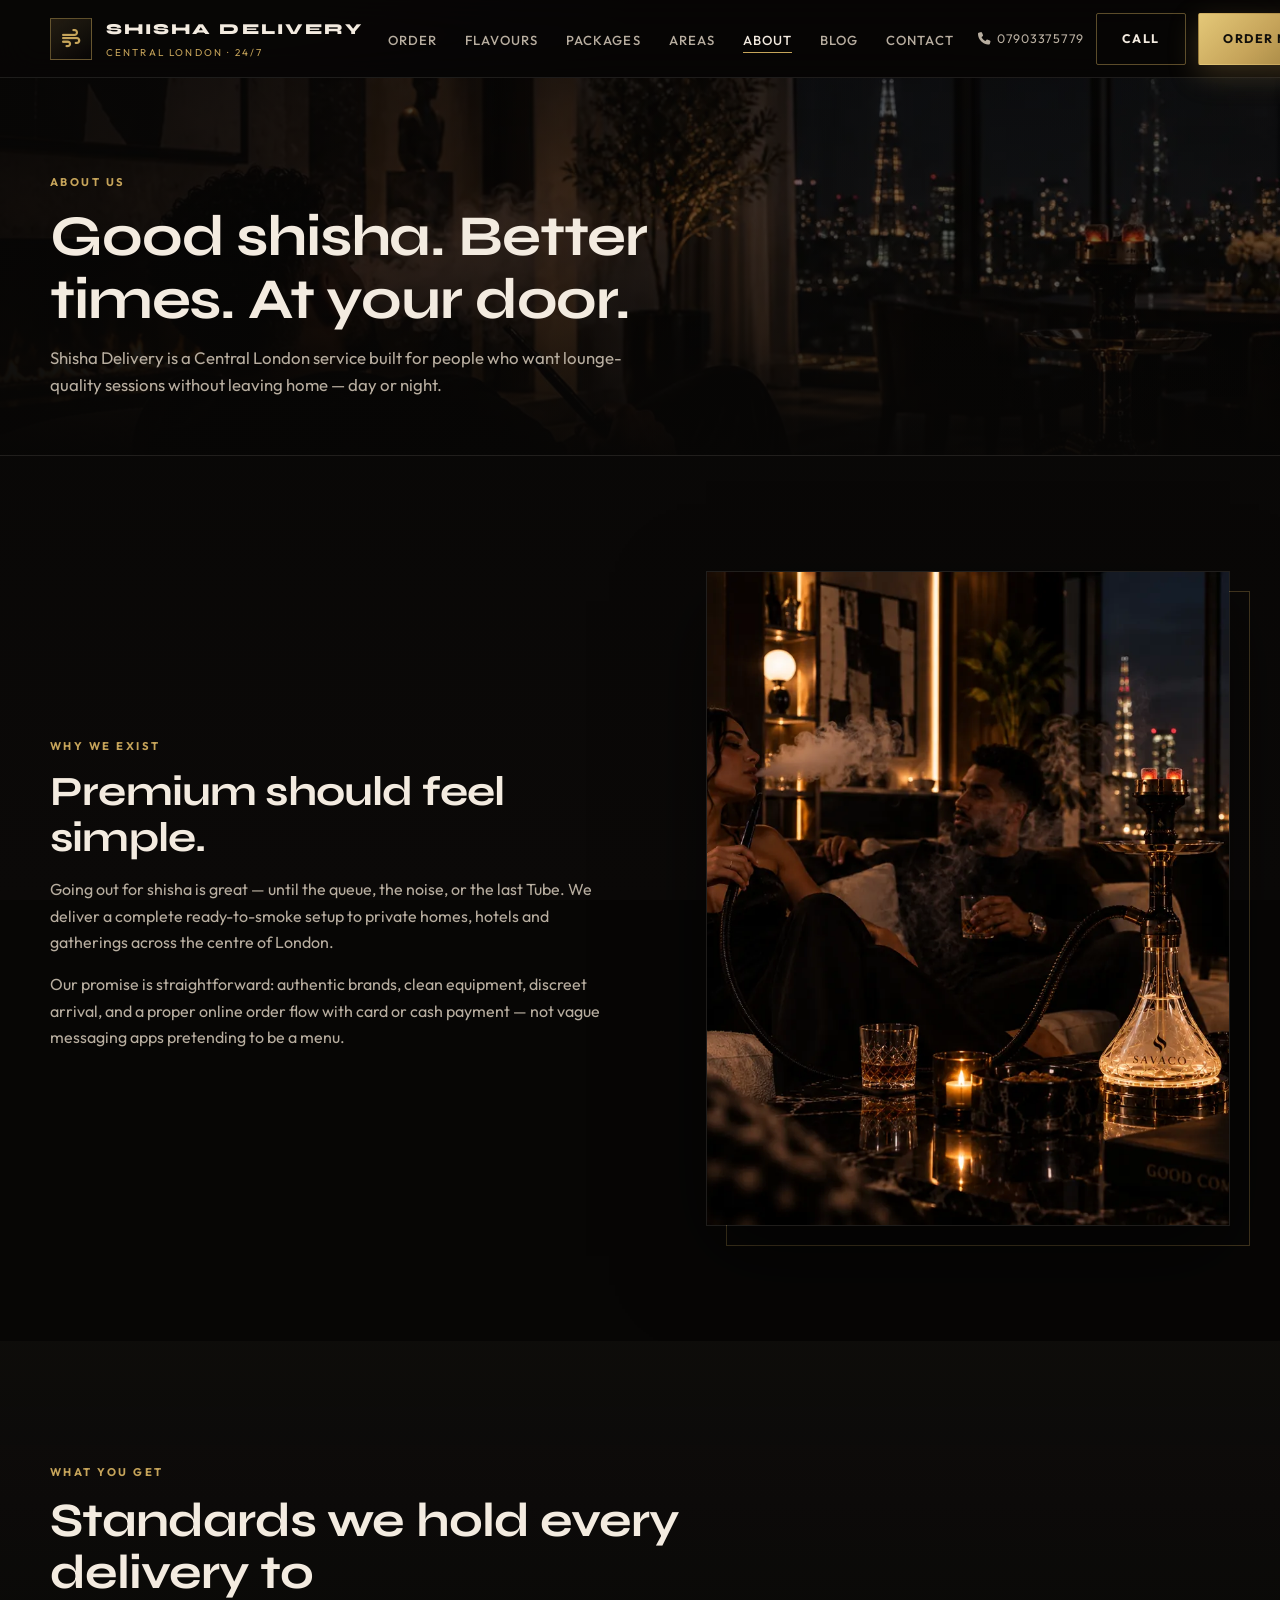
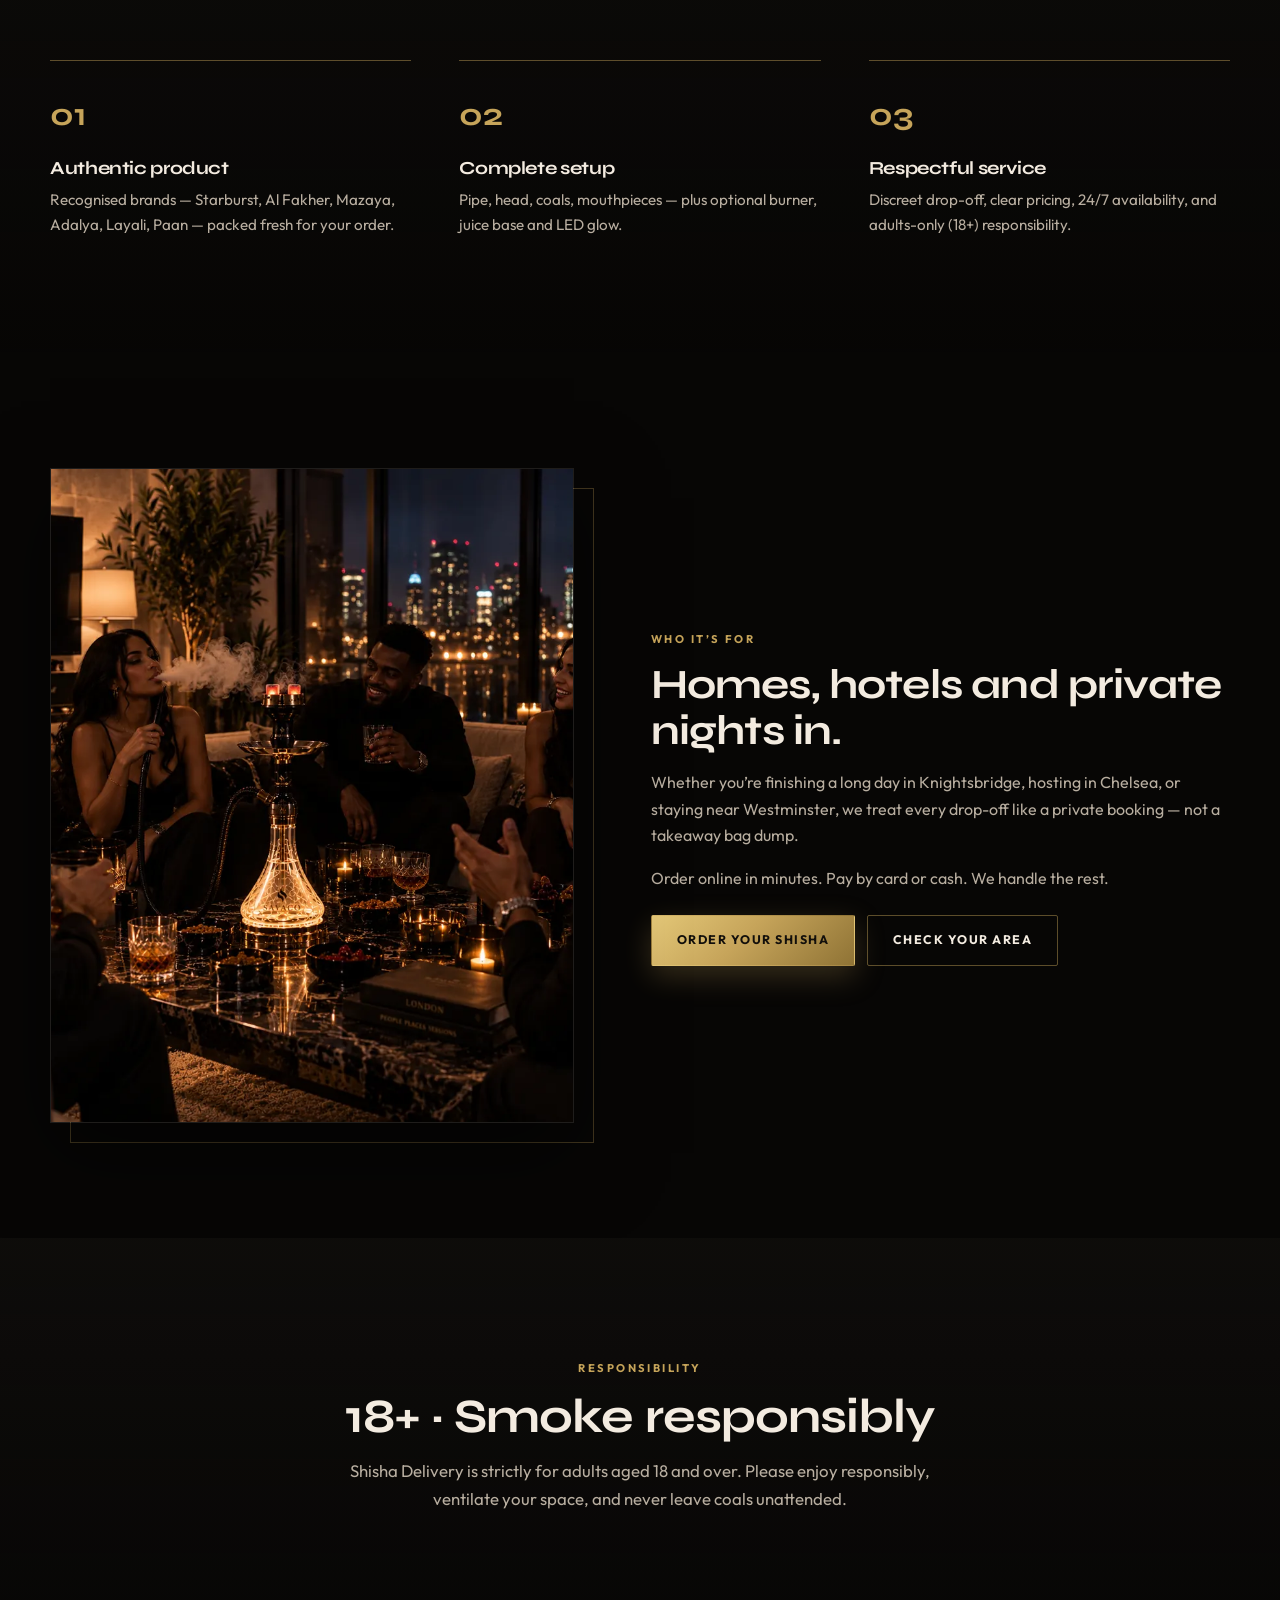
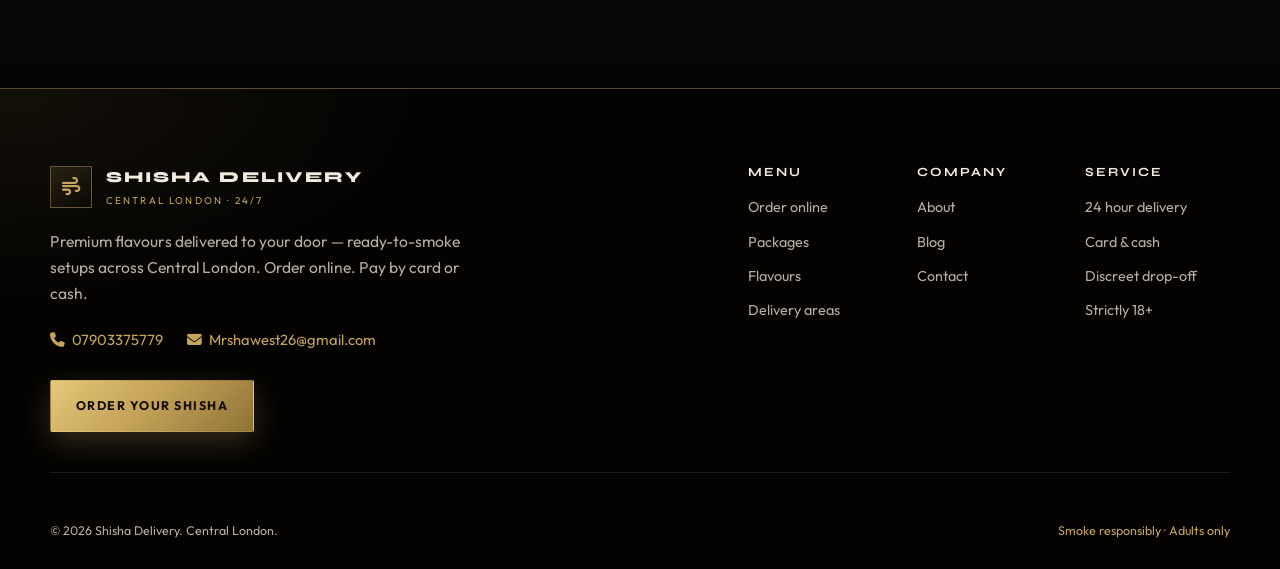
==== commit 702dde17: "Polish vibe: faster assets, cleaner flavours, richer footers Compress images to WebP (~42MB saved), " ====
--- a/about.html
+++ b/about.html
@@ -36,7 +36,7 @@
 
   <section class="page-hero">
     <div class="hero-media" aria-hidden="true">
-      <img src="assets/images/shisha/experience/E01.png" alt="">
+      <img src="assets/images/shisha/experience/E01.webp" alt="">
     </div>
     <div class="page-hero-inner">
       <span class="eyebrow">About us</span>
@@ -55,7 +55,7 @@
           <p>Our promise is straightforward: authentic brands, clean equipment, discreet arrival, and a proper online order flow with card or cash payment — not vague messaging apps pretending to be a menu.</p>
         </div>
         <div class="split-visual">
-          <img src="assets/images/shisha/experience/E02.png" alt="Private shisha experience">
+          <img src="assets/images/shisha/experience/E02.webp" alt="Private shisha experience">
         </div>
       </div>
     </div>
@@ -88,7 +88,7 @@
     <div class="container">
       <div class="split reverse reveal">
         <div class="split-visual">
-          <img src="assets/images/shisha/experience/E03.png" alt="Friends enjoying shisha at home">
+          <img src="assets/images/shisha/experience/E03.webp" alt="Friends enjoying shisha at home">
         </div>
         <div class="split-copy">
           <span class="eyebrow">Who it’s for</span>
@@ -114,23 +114,8 @@
     </div>
   </section>
 
-  <footer class="site-footer">
-    <div class="container footer-grid">
-      <div>
-        <div class="brand" style="margin-bottom:1rem;">
-          <div class="brand-mark"><i class="fa-solid fa-wind"></i></div>
-          <div class="brand-copy"><strong>Shisha Delivery</strong><span>Premium · Central London</span></div>
-        </div>
-        <p>Premium flavours delivered to you — 24/7.</p>
-        <p style="margin-top:1rem;"><a href="tel:07903375779" style="color:var(--gold);">07903375779</a><br>
-        <a href="mailto:Mrshawest26@gmail.com">Mrshawest26@gmail.com</a></p>
-      </div>
-      <div><h4>Explore</h4><ul><li><a href="order.html">Order</a></li><li><a href="menu.html">Flavours</a></li><li><a href="blog.html">Blog</a></li></ul></div>
-      <div><h4>Company</h4><ul><li><a href="areas.html">Areas</a></li><li><a href="contact.html">Contact</a></li></ul></div>
-      <div><h4>Service</h4><ul><li>Card & cash</li><li class="age-note">18+ only</li></ul></div>
-    </div>
-    <div class="container footer-bottom"><span>© 2026 Shisha Delivery</span><span class="age-note">Smoke responsibly</span></div>
-  </footer>
+  <footer class="site-footer"></footer>
+  <script src="footer.js"></script>
   <script src="script.js"></script>
 </body>
 </html>
--- a/style.css
+++ b/style.css
@@ -249,6 +249,10 @@
 .nav-toggle span::before { top: -6px; }
 .nav-toggle span::after { top: 6px; }
 
+.nav-drawer {
+  display: none;
+}
+
 /* ——— BUTTONS ——— */
 .btn {
   display: inline-flex;
@@ -660,75 +664,77 @@
   margin-bottom: 0.5rem;
 }
 
-/* Flavour mosaic — varied sizes, more breathing room */
-.flavour-mosaic {
-  display: grid;
-  grid-template-columns: repeat(12, 1fr);
+/* Flavour menu — editorial rows, not a stacked collage */
+.flavour-list {
+  display: grid;
+  gap: 0;
+  border-top: 1px solid var(--line);
+}
+
+.flavour-row {
+  display: grid;
+  grid-template-columns: minmax(140px, 220px) 1fr auto;
   gap: 1.75rem;
-}
-
-.flavour-tile {
-  grid-column: span 3;
-  position: relative;
-  overflow: hidden;
+  align-items: center;
+  padding: 1.75rem 0;
+  border-bottom: 1px solid var(--line);
+}
+
+.flavour-row img {
+  width: 100%;
+  aspect-ratio: 1;
+  object-fit: cover;
   border: 1px solid var(--line);
-  background: var(--ink-soft);
-  min-height: 280px;
-  transition: transform 0.4s var(--ease), border-color 0.3s;
-}
-
-.flavour-tile:nth-child(1) {
-  grid-column: span 5;
-  min-height: 380px;
-}
-
-.flavour-tile:nth-child(2) {
-  grid-column: span 4;
-  min-height: 380px;
-}
-
-.flavour-tile:nth-child(3) {
-  grid-column: span 3;
-  min-height: 380px;
-}
-
-.flavour-tile:nth-child(n + 4) {
-  grid-column: span 3;
-}
-
-.flavour-tile img {
+}
+
+.flavour-row h3 {
+  font-size: 1.35rem;
+  margin-bottom: 0.35rem;
+}
+
+.flavour-row p {
+  color: var(--cream-mute);
+  font-size: 0.95rem;
+  max-width: 36rem;
+}
+
+.flavour-row .flavour-meta {
+  text-align: right;
+  font-size: 0.72rem;
+  letter-spacing: 0.14em;
+  text-transform: uppercase;
+  color: var(--gold);
+}
+
+.flavour-featured {
+  display: grid;
+  grid-template-columns: 1.1fr 0.9fr;
+  gap: clamp(2rem, 5vw, 4rem);
+  align-items: center;
+  margin-bottom: 3rem;
+}
+
+.flavour-featured img {
   width: 100%;
-  height: 100%;
+  aspect-ratio: 4 / 3;
   object-fit: cover;
-  transition: transform 0.7s var(--ease);
-}
-
-.flavour-tile:hover {
-  border-color: var(--line-gold);
-  transform: translateY(-4px);
-}
-
-.flavour-tile:hover img {
-  transform: scale(1.06);
-}
-
-.flavour-tile figcaption {
-  position: absolute;
-  inset: auto 0 0 0;
-  padding: 2.5rem 1.1rem 1.1rem;
-  background: linear-gradient(transparent, rgba(7, 6, 5, 0.95));
-}
-
-.flavour-tile h3 {
-  font-size: 1.05rem;
-  margin-bottom: 0.2rem;
-}
-
-.flavour-tile span {
-  font-size: 0.72rem;
-  letter-spacing: 0.12em;
-  text-transform: uppercase;
-  color: var(--gold);
+  border: 1px solid var(--line);
+  box-shadow: var(--shadow);
+}
+
+@media (max-width: 800px) {
+  .flavour-row {
+    grid-template-columns: 100px 1fr;
+    gap: 1rem;
+  }
+  .flavour-row .flavour-meta {
+    grid-column: 2;
+    text-align: left;
+    margin-top: 0.35rem;
+  }
+  .flavour-featured {
+    grid-template-columns: 1fr;
+  }
 }
 
 /* Feature strip — not card clutter */
@@ -1248,43 +1254,85 @@
 .site-footer {
   position: relative;
   z-index: 1;
-  border-top: 1px solid var(--line);
-  padding: 4.5rem 0 2rem;
-  background: #040302;
-}
-
-.footer-grid {
-  display: grid;
-  grid-template-columns: 1.4fr 1fr 1fr 1fr;
-  gap: 2.5rem;
+  border-top: 1px solid var(--line-gold);
+  padding: 4.75rem 0 1.75rem;
+  background:
+    radial-gradient(ellipse 60% 80% at 0% 0%, rgba(198, 164, 90, 0.08), transparent 55%),
+    #040302;
+}
+
+.footer-top {
+  display: grid;
+  grid-template-columns: 1.35fr 1fr;
+  gap: 3rem;
   margin-bottom: 3rem;
-}
-
-.footer-grid h4 {
-  font-size: 0.85rem;
-  letter-spacing: 0.12em;
+  padding-bottom: 2.5rem;
+  border-bottom: 1px solid var(--line);
+}
+
+.footer-brand-block .brand {
+  margin-bottom: 1.25rem;
+}
+
+.footer-lead {
+  color: var(--cream-mute);
+  max-width: 28rem;
+  margin-bottom: 1.35rem;
+  font-size: 0.98rem;
+}
+
+.footer-contact-row {
+  display: flex;
+  flex-wrap: wrap;
+  gap: 1rem 1.5rem;
+  margin-bottom: 1.5rem;
+}
+
+.footer-contact-row a {
+  color: var(--gold);
+  font-size: 0.92rem;
+  display: inline-flex;
+  align-items: center;
+  gap: 0.45rem;
+}
+
+.footer-contact-row a:hover {
+  color: var(--gold-bright);
+}
+
+.footer-order-btn {
+  margin-top: 0.25rem;
+}
+
+.footer-cols {
+  display: grid;
+  grid-template-columns: repeat(3, 1fr);
+  gap: 1.5rem;
+}
+
+.footer-cols h4 {
+  font-size: 0.78rem;
+  letter-spacing: 0.16em;
   text-transform: uppercase;
+  color: var(--cream);
   margin-bottom: 1.1rem;
 }
 
-.footer-grid p,
-.footer-grid li {
+.footer-cols ul {
+  list-style: none;
+}
+
+.footer-cols li {
   color: var(--cream-mute);
   font-size: 0.9rem;
-  margin-bottom: 0.55rem;
-}
-
-.footer-grid ul {
-  list-style: none;
-}
-
-.footer-grid a:hover {
+  margin-bottom: 0.65rem;
+}
+
+.footer-cols a:hover {
   color: var(--gold);
 }
 
 .footer-bottom {
-  border-top: 1px solid var(--line);
-  padding-top: 1.25rem;
   display: flex;
   flex-wrap: wrap;
   justify-content: space-between;
@@ -1295,6 +1343,18 @@
 
 .age-note {
   color: var(--gold);
+}
+
+/* Hero video support */
+.hero-media video {
+  width: 100%;
+  height: 100%;
+  object-fit: cover;
+  object-position: center;
+}
+
+img[loading="lazy"] {
+  background: var(--ink-soft);
 }
 
 /* ——— REVEAL MOTION ——— */
@@ -1331,34 +1391,50 @@
     display: inline-flex;
   }
 
-  .nav-links,
-  .nav-cta .btn-ghost {
+  .nav-bar > .nav-links {
     display: none;
   }
 
-  .site-header.is-open .nav-links {
-    display: flex;
-    flex-direction: column;
-    align-items: flex-start;
+  .nav-bar > .nav-cta .btn-ghost,
+  .nav-bar > .nav-cta .nav-phone {
+    display: none;
+  }
+
+  .site-header.is-open .nav-drawer {
+    display: block;
     position: absolute;
     top: var(--nav-h);
     left: 0;
     right: 0;
     background: rgba(7, 6, 5, 0.98);
-    padding: 1.5rem 1.25rem 2rem;
     border-bottom: 1px solid var(--line);
-    gap: 1.1rem;
-  }
-
-  .site-header.is-open .nav-cta {
-    position: absolute;
-    top: calc(var(--nav-h) + 14.5rem);
-    left: 1.25rem;
-    right: 1.25rem;
-  }
-
-  .site-header.is-open .nav-cta .btn-ghost {
-    display: inline-flex;
+    padding: 0.35rem 1.25rem 1.35rem;
+    z-index: 30;
+    max-height: calc(100vh - var(--nav-h));
+    overflow-y: auto;
+  }
+
+  .site-header.is-open .nav-drawer .nav-links {
+    display: flex;
+    flex-direction: column;
+    gap: 0;
+    list-style: none;
+  }
+
+  .site-header.is-open .nav-drawer .nav-links a {
+    display: block;
+    padding: 0.9rem 0;
+    border-bottom: 1px solid var(--line);
+    color: var(--cream);
+  }
+
+  .site-header.is-open .nav-drawer .nav-cta {
+    display: flex;
+    gap: 0.65rem;
+    margin-top: 1rem;
+  }
+
+  .site-header.is-open .nav-drawer .nav-cta .btn {
     flex: 1;
   }
 
@@ -1367,7 +1443,8 @@
   .order-layout,
   .contact-grid,
   .moments,
-  .footer-grid,
+  .footer-top,
+  .footer-cols,
   .blog-grid,
   .steps,
   .feature-strip,
@@ -1389,16 +1466,6 @@
     grid-template-columns: 1fr;
   }
 
-  .flavour-mosaic,
-  .flavour-tile,
-  .flavour-tile:nth-child(1),
-  .flavour-tile:nth-child(2),
-  .flavour-tile:nth-child(3),
-  .flavour-tile:nth-child(n + 4) {
-    grid-column: span 12;
-    min-height: 260px;
-  }
-
   .order-panel {
     position: static;
   }
@@ -1426,7 +1493,7 @@
     grid-template-columns: 1fr 1fr;
   }
 
-  .footer-grid {
+  .footer-cols {
     grid-template-columns: 1fr 1fr;
   }
 }
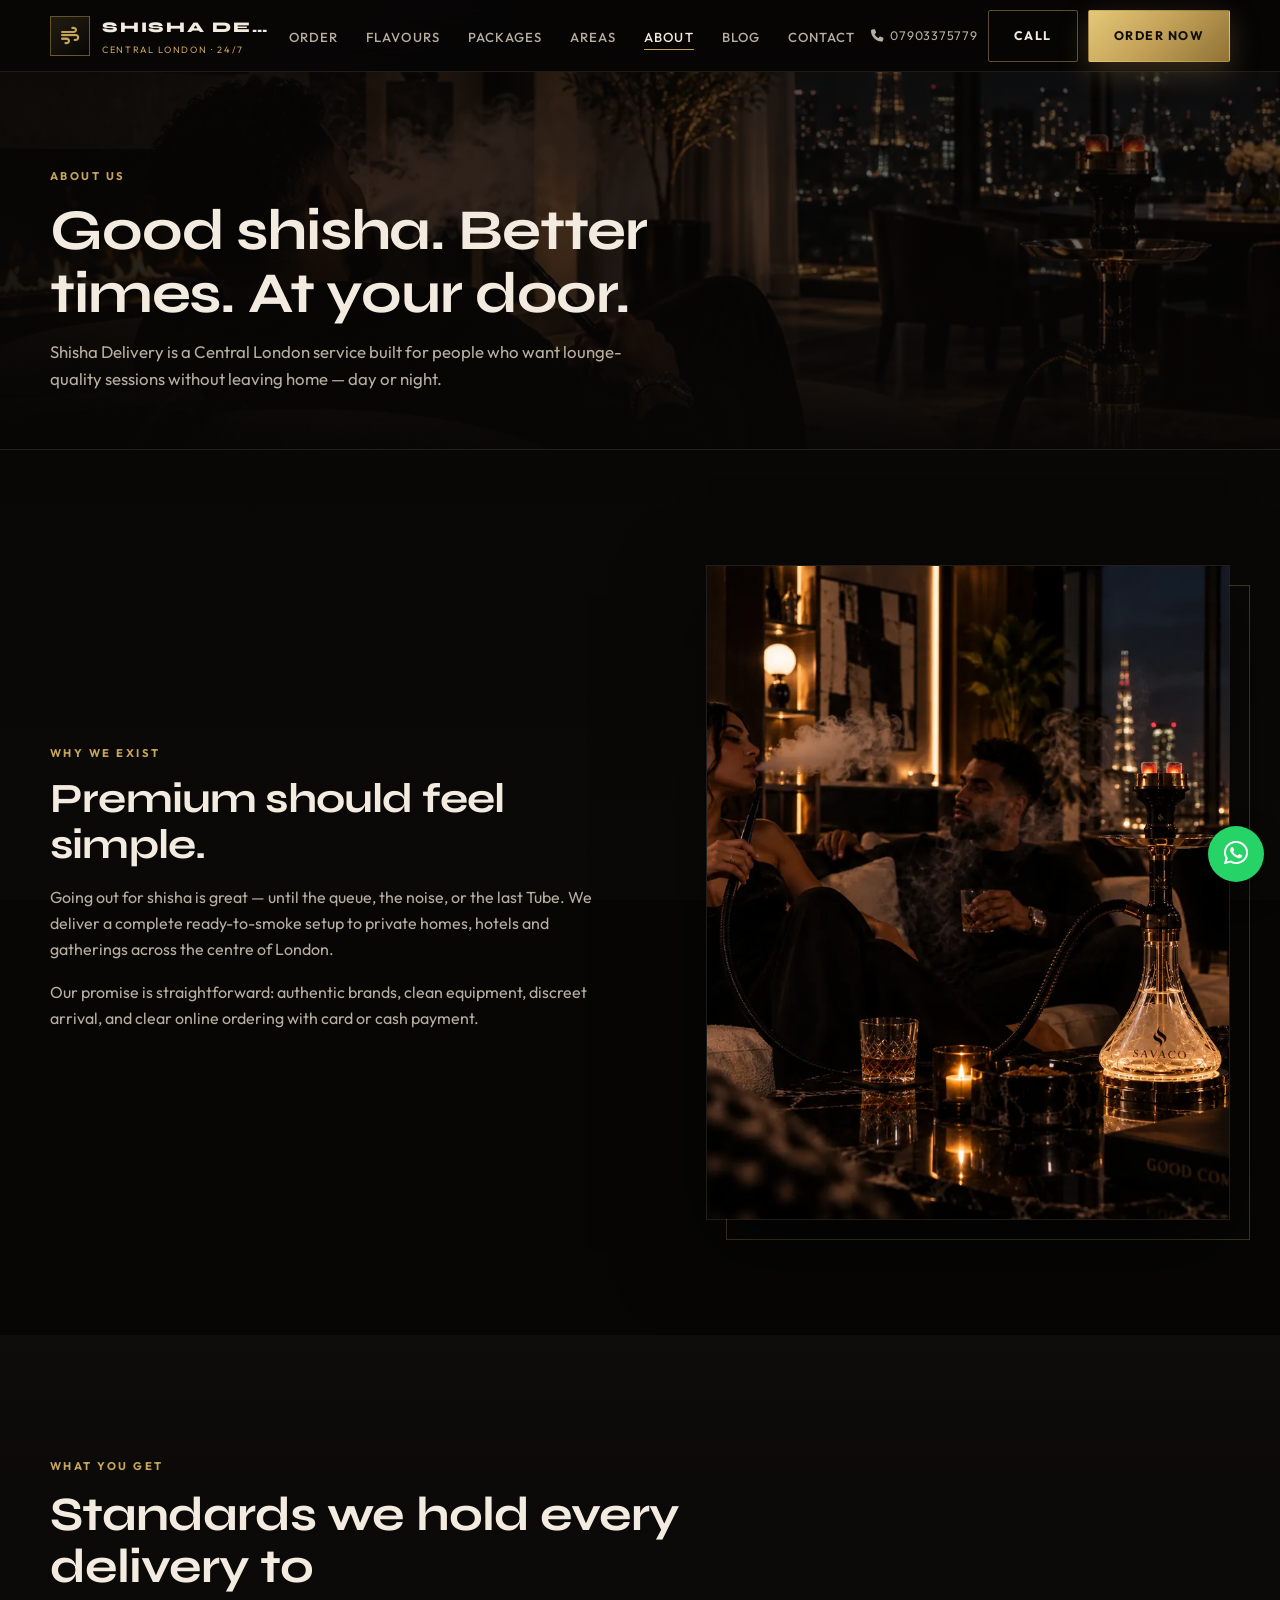
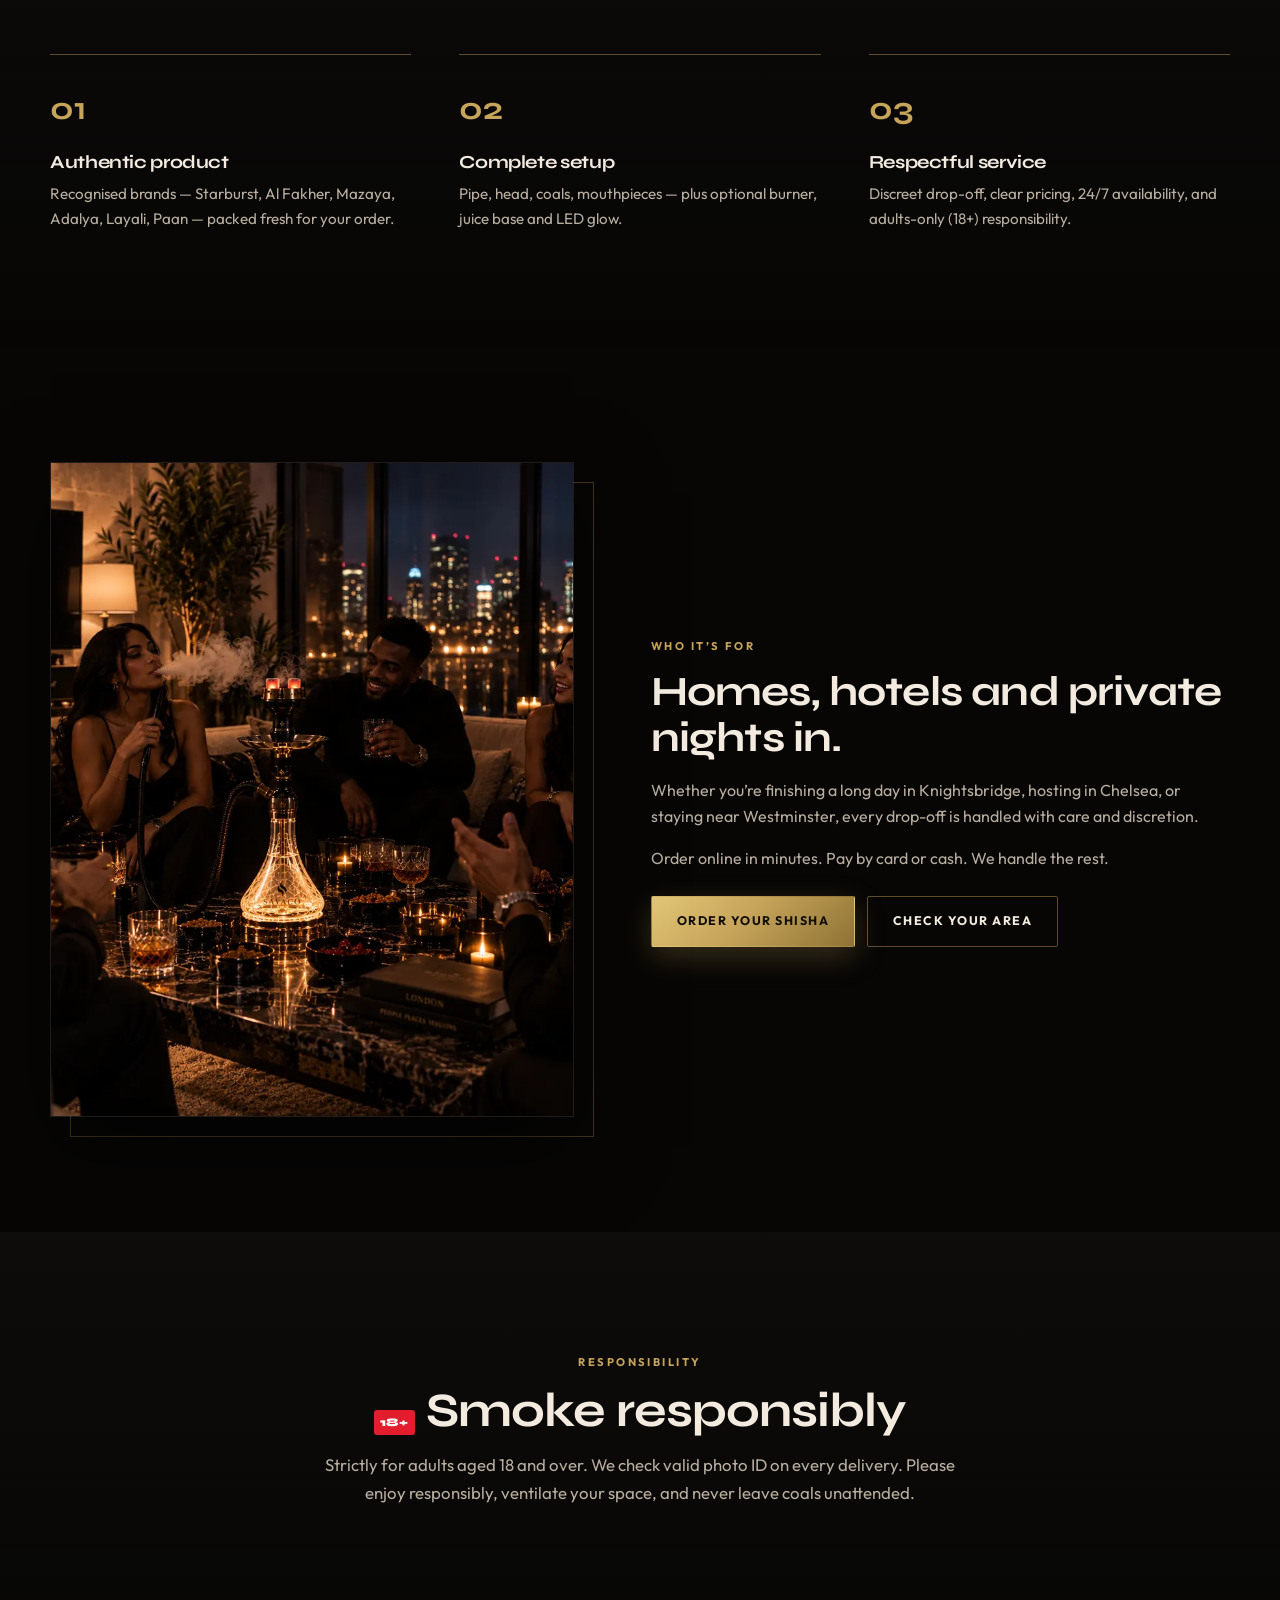
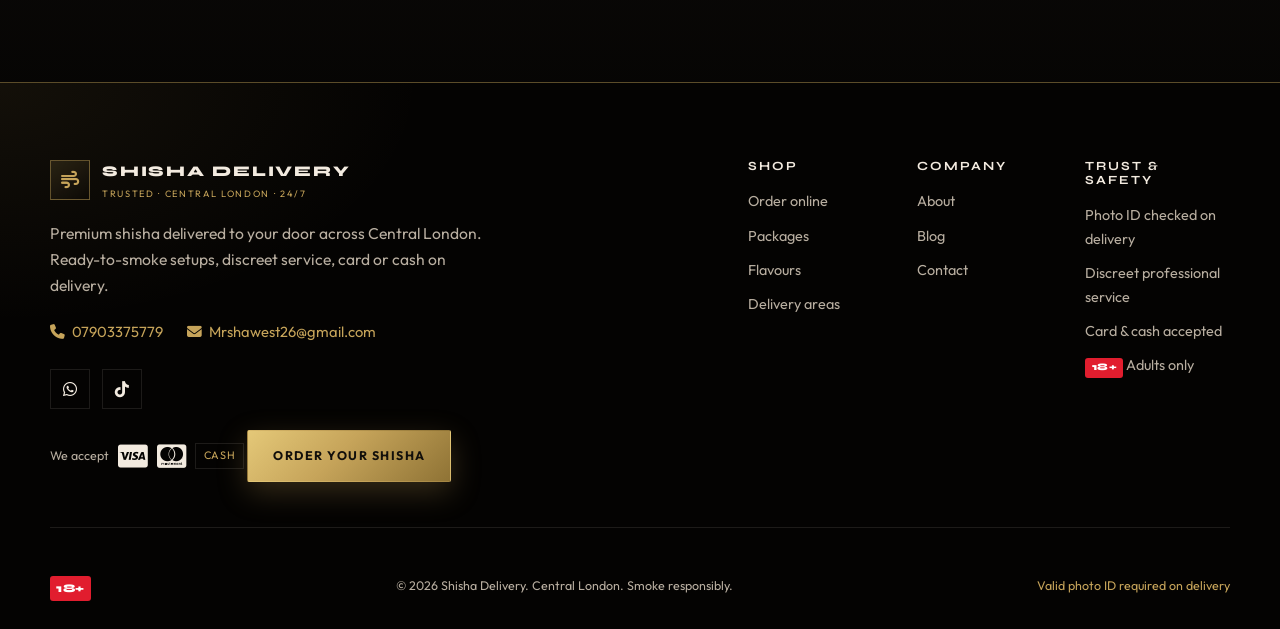
==== commit 2f39b4ed: "Mobile nav fix, e-commerce checkout, trust & SEO polish Fix overflowing mobile header, replace side-" ====
--- a/about.html
+++ b/about.html
@@ -52,7 +52,7 @@
           <span class="eyebrow">Why we exist</span>
           <h2>Premium should feel simple.</h2>
           <p>Going out for shisha is great — until the queue, the noise, or the last Tube. We deliver a complete ready-to-smoke setup to private homes, hotels and gatherings across the centre of London.</p>
-          <p>Our promise is straightforward: authentic brands, clean equipment, discreet arrival, and a proper online order flow with card or cash payment — not vague messaging apps pretending to be a menu.</p>
+          <p>Our promise is straightforward: authentic brands, clean equipment, discreet arrival, and clear online ordering with card or cash payment.</p>
         </div>
         <div class="split-visual">
           <img src="assets/images/shisha/experience/E02.webp" alt="Private shisha experience">
@@ -93,7 +93,7 @@
         <div class="split-copy">
           <span class="eyebrow">Who it’s for</span>
           <h2>Homes, hotels and private nights in.</h2>
-          <p>Whether you’re finishing a long day in Knightsbridge, hosting in Chelsea, or staying near Westminster, we treat every drop-off like a private booking — not a takeaway bag dump.</p>
+          <p>Whether you’re finishing a long day in Knightsbridge, hosting in Chelsea, or staying near Westminster, every drop-off is handled with care and discretion.</p>
           <p>Order online in minutes. Pay by card or cash. We handle the rest.</p>
           <div class="btn-row">
             <a class="btn btn-gold" href="order.html">Order your shisha</a>
@@ -108,8 +108,8 @@
     <div class="container">
       <div class="section-head center reveal">
         <span class="eyebrow">Responsibility</span>
-        <h2>18+ · Smoke responsibly</h2>
-        <p>Shisha Delivery is strictly for adults aged 18 and over. Please enjoy responsibly, ventilate your space, and never leave coals unattended.</p>
+        <h2><span class="age-badge">18+</span> Smoke responsibly</h2>
+        <p>Strictly for adults aged 18 and over. We check valid photo ID on every delivery. Please enjoy responsibly, ventilate your space, and never leave coals unattended.</p>
       </div>
     </div>
   </section>
--- a/style.css
+++ b/style.css
@@ -15,7 +15,9 @@
   --ok: #6f9e7a;
   --radius: 2px;
   --max: 1180px;
-  --nav-h: 78px;
+  --nav-h: 72px;
+  --age: #e11d2e;
+  --wa: #25d366;
   --ease: cubic-bezier(0.22, 1, 0.36, 1);
   --shadow: 0 30px 80px rgba(0, 0, 0, 0.55);
 }
@@ -116,104 +118,49 @@
   display: flex;
   align-items: center;
   justify-content: space-between;
-  gap: 1.5rem;
+  gap: 1rem;
+  min-width: 0;
 }
 
 .brand {
   display: flex;
   align-items: center;
-  gap: 0.85rem;
-  flex-shrink: 0;
-}
-
-.brand-mark {
-  width: 42px;
-  height: 42px;
-  border: 1px solid var(--line-gold);
-  display: grid;
-  place-items: center;
-  color: var(--gold);
-  font-size: 1.15rem;
-  background: linear-gradient(145deg, rgba(198, 164, 90, 0.15), transparent);
+  gap: 0.75rem;
+  flex-shrink: 1;
+  min-width: 0;
+}
+
+.brand-copy {
+  min-width: 0;
 }
 
 .brand-copy strong {
   display: block;
   font-family: "Syne", sans-serif;
-  font-size: 0.95rem;
+  font-size: 0.92rem;
   font-weight: 800;
-  letter-spacing: 0.14em;
+  letter-spacing: 0.12em;
   text-transform: uppercase;
+  white-space: nowrap;
+  overflow: hidden;
+  text-overflow: ellipsis;
 }
 
 .brand-copy span {
   display: block;
-  font-size: 0.62rem;
-  letter-spacing: 0.22em;
+  font-size: 0.58rem;
+  letter-spacing: 0.18em;
   text-transform: uppercase;
   color: var(--gold);
   margin-top: 0.15rem;
-}
-
-.nav-links {
+  white-space: nowrap;
+}
+
+.nav-cta {
   display: flex;
   align-items: center;
-  gap: 1.75rem;
-  list-style: none;
-}
-
-.nav-links a {
-  font-size: 0.82rem;
-  font-weight: 500;
-  letter-spacing: 0.08em;
-  text-transform: uppercase;
-  color: var(--cream-mute);
-  position: relative;
-  padding: 0.35rem 0;
-  transition: color 0.25s var(--ease);
-}
-
-.nav-links a::after {
-  content: "";
-  position: absolute;
-  left: 0;
-  bottom: 0;
-  width: 0;
-  height: 1px;
-  background: var(--gold);
-  transition: width 0.3s var(--ease);
-}
-
-.nav-links a:hover,
-.nav-links a.active {
-  color: var(--cream);
-}
-
-.nav-links a:hover::after,
-.nav-links a.active::after {
-  width: 100%;
-}
-
-.nav-cta {
-  display: flex;
-  align-items: center;
-  gap: 0.75rem;
+  gap: 0.65rem;
   flex-shrink: 0;
-}
-
-.nav-phone {
-  font-size: 0.78rem;
-  letter-spacing: 0.06em;
-  color: var(--cream-mute);
-  display: none;
-}
-
-@media (min-width: 1100px) {
-  .nav-phone {
-    display: inline-flex;
-    align-items: center;
-    gap: 0.4rem;
-  }
 }
 
 .nav-toggle {
@@ -226,6 +173,73 @@
   cursor: pointer;
   align-items: center;
   justify-content: center;
+  flex-shrink: 0;
+}
+
+.brand-mark {
+  width: 40px;
+  height: 40px;
+  flex-shrink: 0;
+  border: 1px solid var(--line-gold);
+  display: grid;
+  place-items: center;
+  color: var(--gold);
+  font-size: 1.1rem;
+  background: linear-gradient(145deg, rgba(198, 164, 90, 0.15), transparent);
+}
+
+.nav-links {
+  display: flex;
+  align-items: center;
+  gap: 1.75rem;
+  list-style: none;
+}
+
+.nav-links a {
+  font-size: 0.82rem;
+  font-weight: 500;
+  letter-spacing: 0.08em;
+  text-transform: uppercase;
+  color: var(--cream-mute);
+  position: relative;
+  padding: 0.35rem 0;
+  transition: color 0.25s var(--ease);
+}
+
+.nav-links a::after {
+  content: "";
+  position: absolute;
+  left: 0;
+  bottom: 0;
+  width: 0;
+  height: 1px;
+  background: var(--gold);
+  transition: width 0.3s var(--ease);
+}
+
+.nav-links a:hover,
+.nav-links a.active {
+  color: var(--cream);
+}
+
+.nav-links a:hover::after,
+.nav-links a.active::after {
+  width: 100%;
+}
+
+.nav-phone {
+  font-size: 0.78rem;
+  letter-spacing: 0.06em;
+  color: var(--cream-mute);
+  display: none;
+}
+
+@media (min-width: 1100px) {
+  .nav-phone {
+    display: inline-flex;
+    align-items: center;
+    gap: 0.4rem;
+  }
 }
 
 .nav-toggle span {
@@ -327,13 +341,32 @@
   position: absolute;
   inset: 0;
   z-index: 0;
-}
-
-.hero-media img {
+  background: #070605;
+}
+
+.hero-media img,
+.hero-media video,
+.hero-video,
+.hero-fallback {
   width: 100%;
   height: 100%;
   object-fit: cover;
-  object-position: center 30%;
+  object-position: center 42%;
+}
+
+.hero-video-wrap {
+  position: absolute;
+  inset: 0;
+  overflow: hidden;
+}
+
+.hero--video .hero-video-wrap {
+  transform: scale(1.08);
+  animation: heroVideoDrift 24s ease-in-out infinite alternate;
+  will-change: transform;
+}
+
+.hero-media img:not(.hero-fallback) {
   transform: scale(1.04);
   animation: heroDrift 18s ease-in-out infinite alternate;
 }
@@ -342,9 +375,64 @@
   content: "";
   position: absolute;
   inset: 0;
+  pointer-events: none;
   background:
     linear-gradient(90deg, rgba(7, 6, 5, 0.88) 0%, rgba(7, 6, 5, 0.55) 48%, rgba(7, 6, 5, 0.35) 100%),
     linear-gradient(180deg, rgba(7, 6, 5, 0.35) 0%, rgba(7, 6, 5, 0.15) 35%, rgba(7, 6, 5, 0.95) 100%);
+}
+
+.hero--video .hero-media::after {
+  background:
+    linear-gradient(105deg, rgba(7, 6, 5, 0.78) 0%, rgba(7, 6, 5, 0.45) 40%, rgba(7, 6, 5, 0.2) 70%, rgba(7, 6, 5, 0.4) 100%),
+    linear-gradient(180deg, rgba(7, 6, 5, 0.25) 0%, rgba(7, 6, 5, 0.05) 45%, rgba(7, 6, 5, 0.85) 100%);
+}
+
+.hero-video-wrap .hero-video {
+  position: absolute;
+  inset: 0;
+  width: 100%;
+  height: 100%;
+  object-fit: cover;
+  object-position: center 40%;
+  transform: none;
+  animation: none;
+  /* no CSS filter — filters can freeze video on some browsers */
+  filter: none;
+}
+
+.hero-play-btn {
+  position: absolute;
+  left: 50%;
+  top: 42%;
+  transform: translate(-50%, -50%);
+  z-index: 5;
+  display: none;
+  align-items: center;
+  gap: 0.65rem;
+  padding: 0.9rem 1.35rem;
+  border: 1px solid var(--line-gold);
+  border-radius: 999px;
+  background: rgba(7, 6, 5, 0.72);
+  color: var(--cream);
+  font-size: 0.85rem;
+  font-weight: 700;
+  letter-spacing: 0.08em;
+  text-transform: uppercase;
+  cursor: pointer;
+  backdrop-filter: blur(8px);
+}
+
+.hero-play-btn.is-visible {
+  display: inline-flex;
+}
+
+.hero-play-btn i {
+  color: var(--gold);
+}
+
+.hero-play-btn:hover {
+  border-color: var(--gold);
+  color: var(--gold-bright);
 }
 
 .hero-inner {
@@ -354,6 +442,11 @@
   margin-inline: auto;
   max-width: 720px;
   padding-bottom: 0.5rem;
+}
+
+.hero--video .hero-inner {
+  margin-left: max(1.25rem, calc((100% - min(100% - 2.5rem, var(--max))) / 2));
+  margin-right: auto;
 }
 
 .hero-brand {
@@ -365,6 +458,7 @@
   line-height: 0.95;
   margin-bottom: 0.85rem;
   animation: riseIn 0.9s var(--ease) both;
+  text-shadow: 0 10px 40px rgba(0, 0, 0, 0.65);
 }
 
 .hero-brand em {
@@ -379,6 +473,7 @@
   color: var(--gold-bright);
   margin-bottom: 1.25rem;
   animation: riseIn 0.9s 0.1s var(--ease) both;
+  text-shadow: 0 6px 28px rgba(0, 0, 0, 0.55);
 }
 
 .hero-lead {
@@ -1346,11 +1441,21 @@
 }
 
 /* Hero video support */
-.hero-media video {
+.hero-media video,
+.hero-video {
   width: 100%;
   height: 100%;
   object-fit: cover;
   object-position: center;
+  display: block;
+}
+
+.hero-fallback {
+  position: absolute;
+  inset: 0;
+  width: 100%;
+  height: 100%;
+  object-fit: cover;
 }
 
 img[loading="lazy"] {
@@ -1385,6 +1490,19 @@
   to { transform: scale(1.1) translateY(-2%); }
 }
 
+@keyframes heroVideoDrift {
+  from { transform: scale(1.06) translate3d(0, 0, 0); }
+  to { transform: scale(1.14) translate3d(-1.2%, -0.8%, 0); }
+}
+
+@media (prefers-reduced-motion: reduce) {
+  .hero--video .hero-video-wrap,
+  .hero-media img:not(.hero-fallback) {
+    animation: none !important;
+    transform: none !important;
+  }
+}
+
 /* ——— MOBILE NAV ——— */
 @media (max-width: 980px) {
   .nav-toggle {
@@ -1395,9 +1513,12 @@
     display: none;
   }
 
-  .nav-bar > .nav-cta .btn-ghost,
-  .nav-bar > .nav-cta .nav-phone {
-    display: none;
+  .nav-bar > .nav-cta {
+    display: none !important;
+  }
+
+  body.nav-open {
+    overflow: hidden;
   }
 
   .site-header.is-open .nav-drawer {
@@ -1429,7 +1550,7 @@
   }
 
   .site-header.is-open .nav-drawer .nav-cta {
-    display: flex;
+    display: flex !important;
     gap: 0.65rem;
     margin-top: 1rem;
   }
@@ -1476,9 +1597,17 @@
     padding-bottom: 3.5rem;
   }
 
-  .hero-media::after {
+  .hero--video .hero-inner {
+    margin-left: 1.25rem;
+    margin-right: 1.25rem;
+    width: auto;
+  }
+
+  .hero-media::after,
+  .hero--video .hero-media::after {
     background:
-      linear-gradient(180deg, rgba(7, 6, 5, 0.45) 0%, rgba(7, 6, 5, 0.92) 100%);
+      linear-gradient(180deg, rgba(7, 6, 5, 0.55) 0%, rgba(7, 6, 5, 0.35) 40%, rgba(7, 6, 5, 0.94) 100%),
+      linear-gradient(90deg, rgba(7, 6, 5, 0.75) 0%, rgba(7, 6, 5, 0.35) 100%);
   }
 }
 
@@ -1497,3 +1626,474 @@
     grid-template-columns: 1fr 1fr;
   }
 }
+
+/* ——— AGE / TRUST / PAYMENTS ——— */
+.age-badge {
+  display: inline-flex;
+  align-items: center;
+  justify-content: center;
+  min-width: 2.1rem;
+  height: 1.55rem;
+  padding: 0 0.4rem;
+  background: var(--age);
+  color: #fff;
+  font-family: "Syne", sans-serif;
+  font-size: 0.72rem;
+  font-weight: 800;
+  letter-spacing: 0.04em;
+  border-radius: 3px;
+  line-height: 1;
+}
+
+.age-badge--sm {
+  min-width: 1.7rem;
+  height: 1.25rem;
+  font-size: 0.62rem;
+}
+
+.trust-inline {
+  display: flex;
+  flex-wrap: wrap;
+  align-items: center;
+  gap: 0.75rem 1.1rem;
+  margin-top: 1.25rem;
+  font-size: 0.82rem;
+  color: var(--cream-mute);
+}
+
+.pay-accept {
+  display: inline-flex;
+  align-items: center;
+  gap: 0.55rem;
+  color: var(--cream-mute);
+  font-size: 0.78rem;
+}
+
+.pay-accept i {
+  font-size: 1.65rem;
+  color: var(--cream);
+}
+
+.cash-pill {
+  border: 1px solid var(--line);
+  padding: 0.2rem 0.45rem;
+  font-size: 0.68rem;
+  letter-spacing: 0.08em;
+  text-transform: uppercase;
+  color: var(--gold);
+}
+
+.pay-icons {
+  display: flex;
+  gap: 0.45rem;
+  margin-top: 0.35rem;
+  font-size: 1.45rem;
+  color: var(--cream);
+}
+
+.footer-social {
+  display: flex;
+  gap: 0.75rem;
+  margin: 0 0 1.1rem;
+}
+
+.footer-social a {
+  width: 40px;
+  height: 40px;
+  border: 1px solid var(--line);
+  display: grid;
+  place-items: center;
+  color: var(--cream);
+  transition: border-color 0.2s, color 0.2s;
+}
+
+.footer-social a:hover {
+  border-color: var(--gold);
+  color: var(--gold);
+}
+
+.footer-pay {
+  margin-bottom: 1.15rem;
+}
+
+/* Floating WhatsApp */
+.wa-float {
+  position: fixed;
+  right: 1rem;
+  bottom: 1.15rem;
+  z-index: 1200;
+  width: 56px;
+  height: 56px;
+  border-radius: 50%;
+  background: var(--wa);
+  color: #fff;
+  display: grid;
+  place-items: center;
+  font-size: 1.7rem;
+  box-shadow: 0 12px 30px rgba(0, 0, 0, 0.35);
+  transition: transform 0.2s var(--ease);
+}
+
+.wa-float:hover {
+  transform: translateY(-2px) scale(1.04);
+  color: #fff;
+}
+
+body.checkout-open .wa-float,
+body.nav-open .wa-float {
+  opacity: 0;
+  pointer-events: none;
+}
+
+/* ——— SHOP GRID ——— */
+.shop-head {
+  display: flex;
+  flex-wrap: wrap;
+  justify-content: space-between;
+  align-items: flex-end;
+  gap: 1rem;
+  margin-bottom: 2rem;
+}
+
+.shop-head h2 {
+  font-size: clamp(1.6rem, 3vw, 2.2rem);
+  margin-bottom: 0.35rem;
+}
+
+.shop-head p {
+  color: var(--cream-mute);
+}
+
+.product-grid {
+  display: grid;
+  grid-template-columns: repeat(3, 1fr);
+  gap: 1.5rem;
+}
+
+.product-card {
+  position: relative;
+  border: 1px solid var(--line);
+  background: rgba(18, 16, 14, 0.55);
+  display: flex;
+  flex-direction: column;
+  overflow: hidden;
+  transition: border-color 0.25s, transform 0.25s var(--ease);
+  cursor: pointer;
+}
+
+.product-card:hover,
+.product-card.is-selected {
+  border-color: var(--line-gold);
+}
+
+.product-card .pkg-badge {
+  position: absolute;
+  top: 0.85rem;
+  left: 0.85rem;
+  z-index: 2;
+}
+
+.product-card-media {
+  aspect-ratio: 4 / 3;
+  overflow: hidden;
+  background: var(--ink-soft);
+}
+
+.product-card-media img {
+  width: 100%;
+  height: 100%;
+  object-fit: cover;
+}
+
+.product-card-body {
+  padding: 1.25rem 1.2rem 1.35rem;
+  display: flex;
+  flex-direction: column;
+  flex: 1;
+  gap: 0.55rem;
+}
+
+.product-card-body h3 {
+  font-size: 1.25rem;
+}
+
+.product-blurb {
+  color: var(--cream-mute);
+  font-size: 0.92rem;
+}
+
+.product-card-body ul {
+  list-style: none;
+  margin: 0.35rem 0 0.75rem;
+  display: grid;
+  gap: 0.3rem;
+}
+
+.product-card-body li {
+  font-size: 0.86rem;
+  color: var(--cream-mute);
+  display: flex;
+  gap: 0.45rem;
+}
+
+.product-card-body li::before {
+  content: "◆";
+  color: var(--gold);
+  font-size: 0.5rem;
+  margin-top: 0.4rem;
+}
+
+.product-card-foot {
+  margin-top: auto;
+  display: flex;
+  align-items: center;
+  justify-content: space-between;
+  gap: 0.75rem;
+}
+
+.product-card-foot .price {
+  font-family: "Syne", sans-serif;
+  font-size: 1.7rem;
+  color: var(--gold);
+  font-weight: 700;
+}
+
+.page-hero--shop {
+  min-height: 34vh;
+}
+
+/* ——— CHECKOUT DRAWER ——— */
+.checkout-backdrop {
+  position: fixed;
+  inset: 0;
+  background: rgba(0, 0, 0, 0.62);
+  z-index: 2000;
+  opacity: 0;
+  pointer-events: none;
+  transition: opacity 0.3s;
+}
+
+.checkout-backdrop.is-open {
+  opacity: 1;
+  pointer-events: auto;
+  display: block;
+}
+
+.checkout-drawer {
+  position: fixed;
+  top: 0;
+  right: 0;
+  width: min(100%, 440px);
+  height: 100%;
+  background: #0c0b0a;
+  border-left: 1px solid var(--line-gold);
+  z-index: 2100;
+  transform: translateX(105%);
+  transition: transform 0.35s var(--ease);
+  display: flex;
+  flex-direction: column;
+  overflow: hidden;
+}
+
+.checkout-drawer.is-open {
+  transform: translateX(0);
+}
+
+.checkout-drawer-head {
+  display: flex;
+  justify-content: space-between;
+  align-items: flex-start;
+  padding: 1.25rem 1.25rem 1rem;
+  border-bottom: 1px solid var(--line);
+}
+
+.checkout-drawer-head h2 {
+  font-size: 1.35rem;
+}
+
+.icon-btn {
+  width: 40px;
+  height: 40px;
+  border: 1px solid var(--line);
+  background: transparent;
+  color: var(--cream);
+  font-size: 1.5rem;
+  cursor: pointer;
+  line-height: 1;
+}
+
+.checkout-summary {
+  padding: 1rem 1.25rem;
+  border-bottom: 1px solid var(--line);
+  background: rgba(18, 16, 14, 0.7);
+}
+
+.checkout-form {
+  padding: 1.1rem 1.25rem 2rem;
+  overflow-y: auto;
+  flex: 1;
+}
+
+.addon-row {
+  display: grid;
+  grid-template-columns: auto 1fr auto;
+  gap: 0.65rem;
+  align-items: center;
+  padding: 0.55rem 0;
+  border-bottom: 1px solid var(--line);
+  font-size: 0.9rem;
+  color: var(--cream-mute);
+  cursor: pointer;
+  letter-spacing: 0;
+  text-transform: none;
+  font-weight: 400;
+}
+
+.addon-row em {
+  color: var(--gold);
+  font-style: normal;
+  font-size: 0.82rem;
+}
+
+.age-confirm {
+  display: flex;
+  gap: 0.65rem;
+  align-items: flex-start;
+  font-size: 0.86rem;
+  color: var(--cream-mute);
+  letter-spacing: 0;
+  text-transform: none;
+  font-weight: 400;
+  line-height: 1.45;
+}
+
+.age-confirm input {
+  margin-top: 0.2rem;
+  accent-color: var(--age);
+}
+
+.cart-bar {
+  position: fixed;
+  left: 0;
+  right: 0;
+  bottom: 0;
+  z-index: 1500;
+  display: none;
+  justify-content: space-between;
+  align-items: center;
+  gap: 1rem;
+  padding: 0.85rem 1rem calc(0.85rem + env(safe-area-inset-bottom));
+  background: rgba(7, 6, 5, 0.96);
+  border-top: 1px solid var(--line-gold);
+  backdrop-filter: blur(12px);
+}
+
+.cart-bar.is-visible {
+  display: flex;
+}
+
+.cart-bar strong {
+  display: block;
+  font-size: 0.92rem;
+}
+
+.cart-bar span {
+  color: var(--gold);
+  font-family: "Syne", sans-serif;
+  font-weight: 700;
+}
+
+body.checkout-open {
+  overflow: hidden;
+}
+
+body.checkout-open .cart-bar {
+  display: none;
+}
+
+@media (max-width: 980px) {
+  .product-grid {
+    grid-template-columns: 1fr;
+  }
+
+  .checkout-drawer {
+    width: 100%;
+  }
+
+  /* Mobile header: brand + hamburger only — no overflowing Order Now */
+  .nav-bar > .nav-cta {
+    display: none !important;
+  }
+
+  .brand-copy span {
+    display: none;
+  }
+
+  .brand-copy strong {
+    font-size: 0.82rem;
+    letter-spacing: 0.08em;
+  }
+
+  .brand-mark {
+    width: 36px;
+    height: 36px;
+    font-size: 1rem;
+  }
+
+  .container {
+    width: min(100% - 1.5rem, var(--max));
+  }
+
+  .wa-float {
+    bottom: 5.25rem;
+  }
+
+  body:not(.checkout-open) .cart-bar.is-visible ~ .wa-float,
+  .cart-bar.is-visible + * {
+    /* keep float above cart bar handled via bottom offset */
+  }
+}
+
+@media (min-width: 700px) and (max-width: 980px) {
+  .product-grid {
+    grid-template-columns: 1fr 1fr;
+  }
+}
+
+.trust-band {
+  display: grid;
+  grid-template-columns: repeat(4, 1fr);
+  gap: 1px;
+  background: var(--line);
+  border: 1px solid var(--line);
+}
+
+.trust-band-item {
+  background: var(--ink);
+  padding: 1.35rem 1.1rem;
+  text-align: center;
+  display: grid;
+  gap: 0.4rem;
+  justify-items: center;
+}
+
+.trust-band-item i {
+  color: var(--gold);
+  font-size: 1.15rem;
+}
+
+.trust-band-item strong {
+  font-family: "Syne", sans-serif;
+  font-size: 0.92rem;
+}
+
+.trust-band-item span {
+  font-size: 0.78rem;
+  color: var(--cream-mute);
+}
+
+@media (max-width: 800px) {
+  .trust-band {
+    grid-template-columns: 1fr 1fr;
+  }
+}
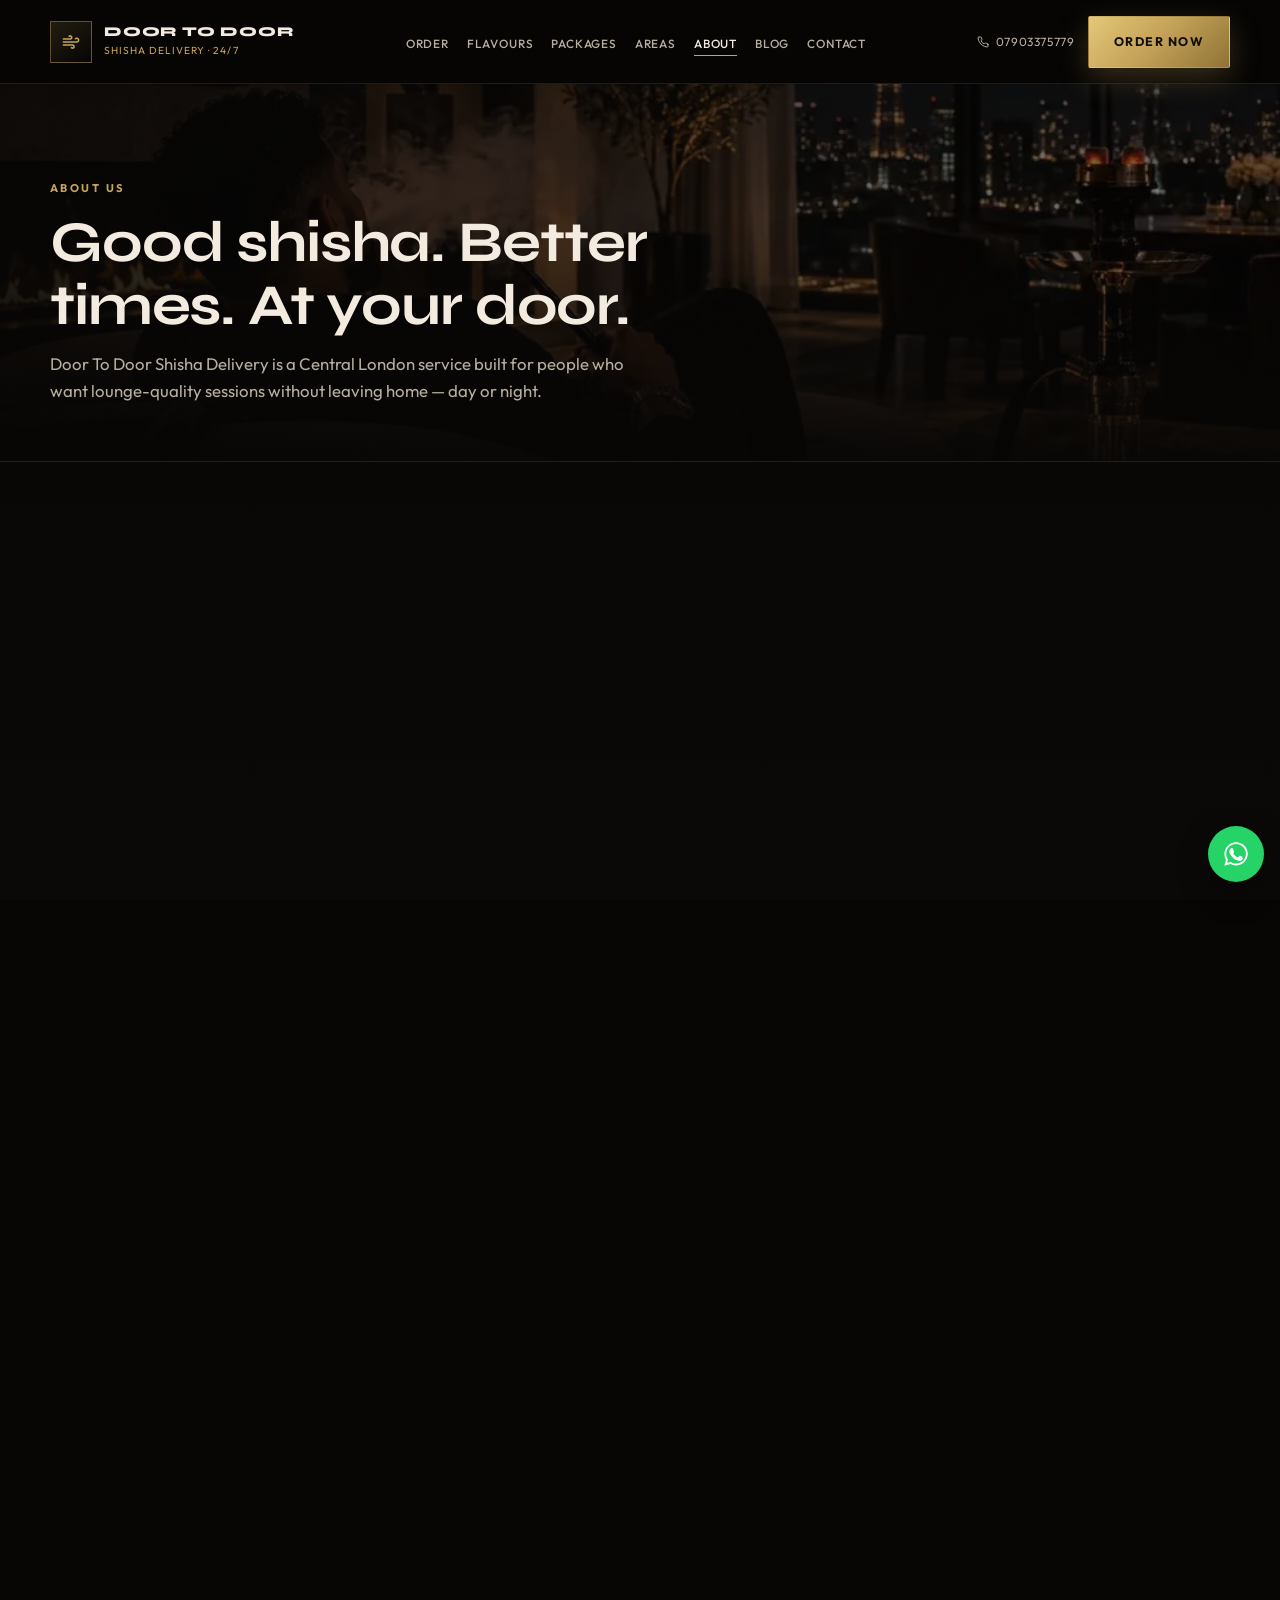
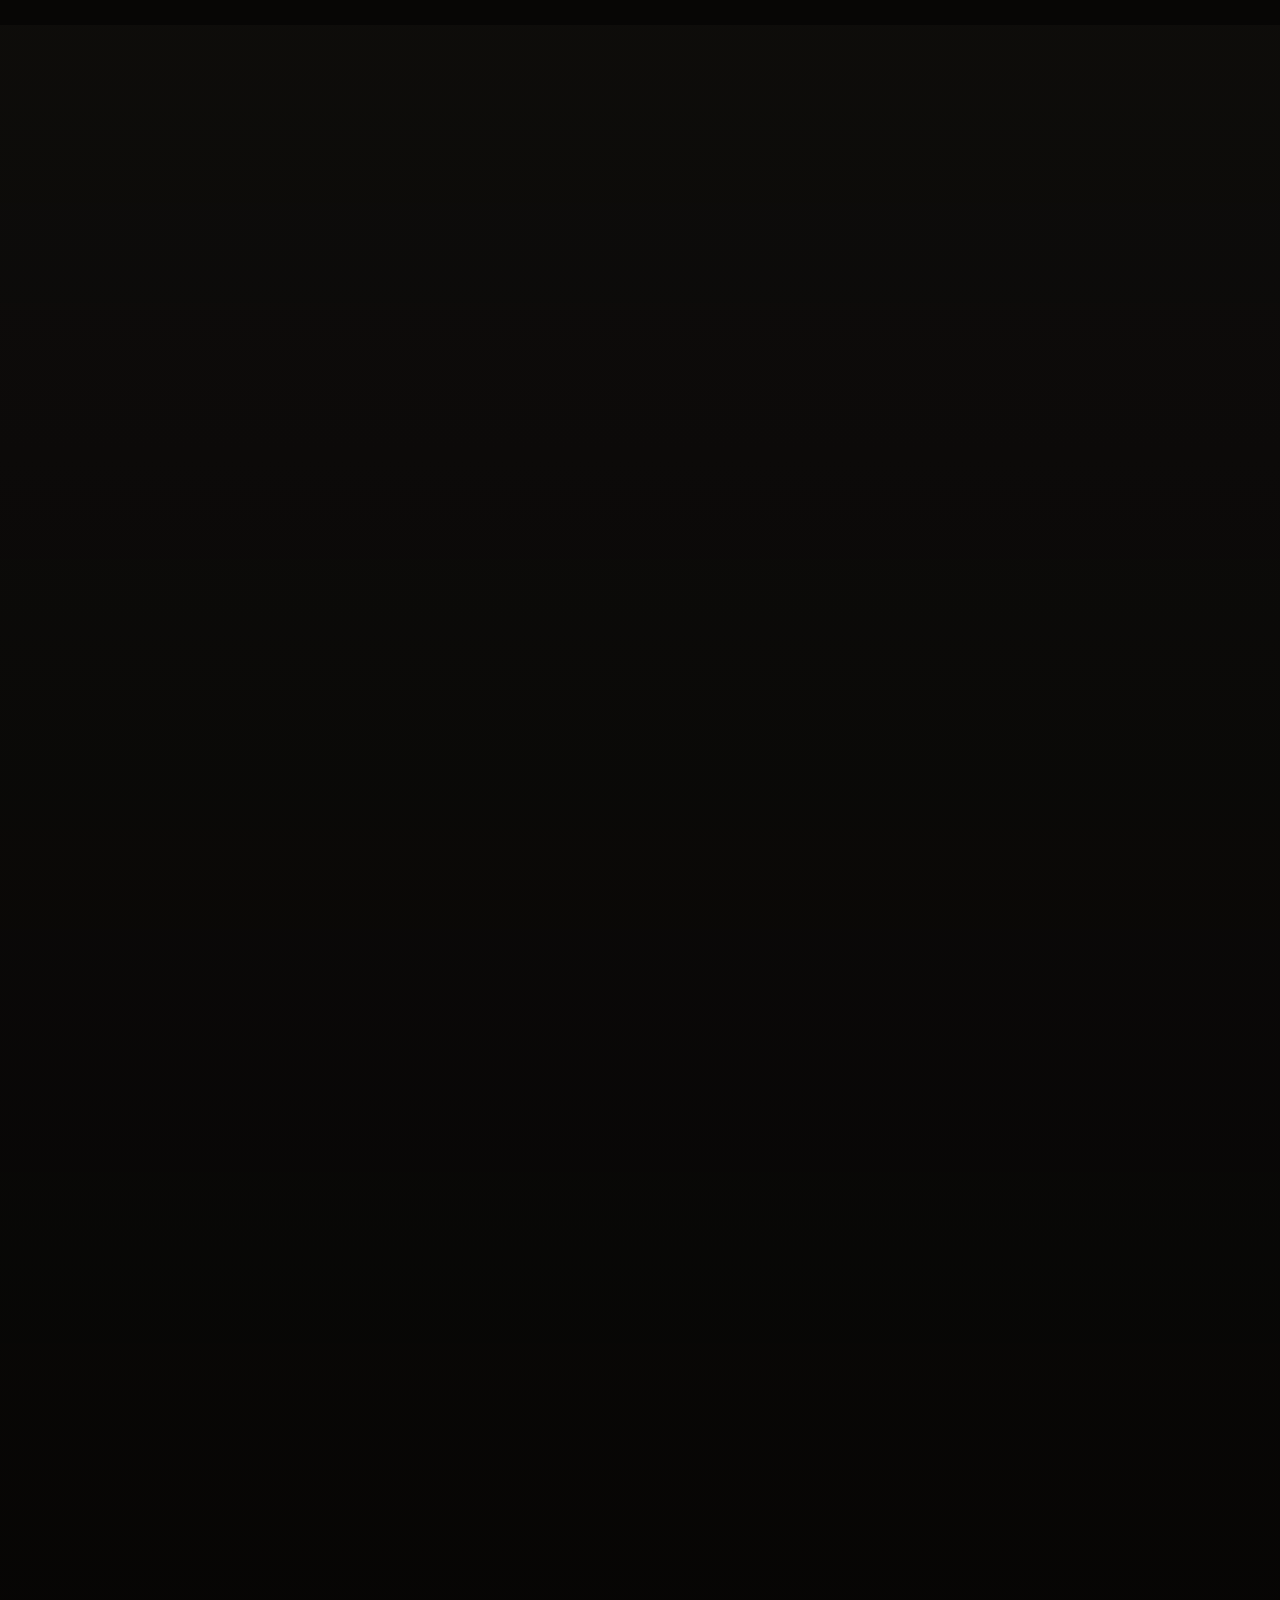
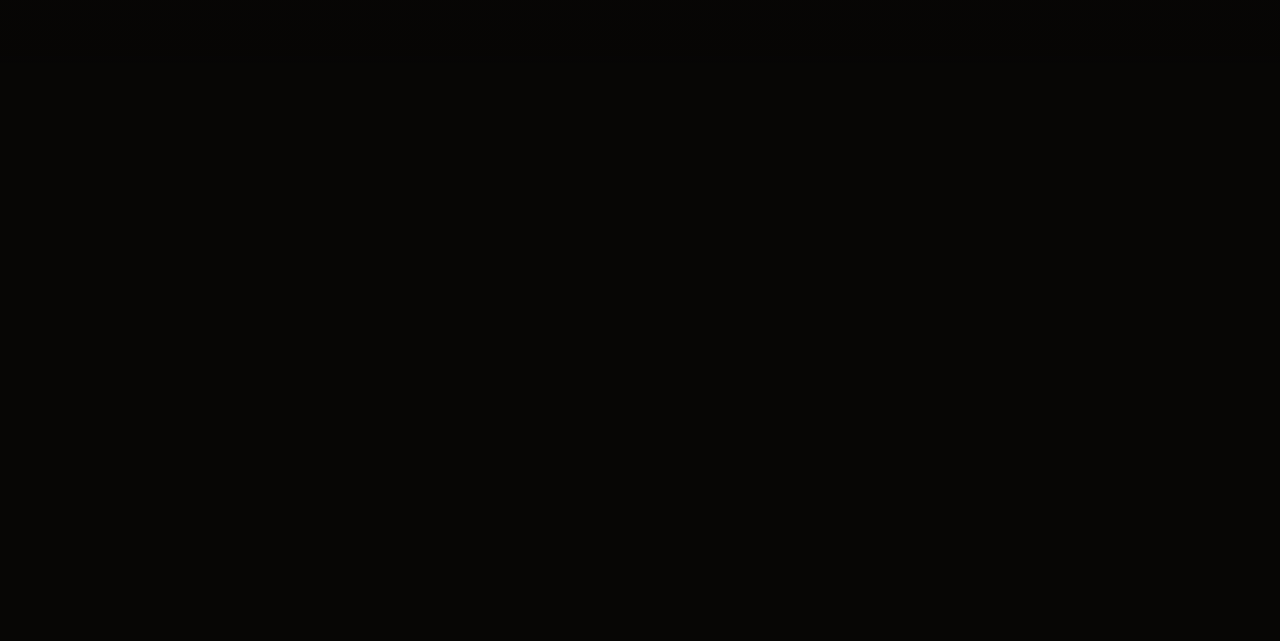
==== commit 85786cc1: "Rename brand, ease nav crowding, and cut page weight Door To Door Shisha Delivery is now consistent " ====
--- a/about.html
+++ b/about.html
@@ -3,18 +3,21 @@
 <head>
   <meta charset="UTF-8">
   <meta name="viewport" content="width=device-width, initial-scale=1.0">
-  <title>About SHISHA DELIVERY | Central London Premium Service</title>
+  <title>About Door To Door Shisha Delivery | Central London Premium Service</title>
   <meta name="description" content="Who we are: 24/7 premium shisha delivery across Central London — discreet, reliable, authentic brands, card or cash payment.">
-  <link href="https://fonts.googleapis.com/css2?family=Outfit:wght@300;400;500;600;700&family=Parisienne&family=Syne:wght@600;700;800&display=swap" rel="stylesheet">
-  <link rel="stylesheet" href="https://cdnjs.cloudflare.com/ajax/libs/font-awesome/6.5.0/css/all.min.css">
+  <link rel="preconnect" href="https://fonts.googleapis.com">
+  <link rel="preconnect" href="https://fonts.gstatic.com" crossorigin>
+  <link href="https://fonts.googleapis.com/css2?family=Outfit:wght@400;600&family=Parisienne&family=Syne:wght@700;800&display=swap" rel="stylesheet" media="print" onload="this.media='all'">
+  <noscript><link href="https://fonts.googleapis.com/css2?family=Outfit:wght@400;600&family=Parisienne&family=Syne:wght@700;800&display=swap" rel="stylesheet"></noscript>
+  <link rel="stylesheet" href="icons.css">
   <link rel="stylesheet" href="style.css">
 </head>
 <body>
   <header class="site-header">
     <div class="container nav-bar">
       <a class="brand" href="index.html">
-        <div class="brand-mark"><i class="fa-solid fa-wind"></i></div>
-        <div class="brand-copy"><strong>Shisha Delivery</strong><span>Central London · 24/7</span></div>
+        <div class="brand-mark"><span class="icon icon-wind" aria-hidden="true"></span></div>
+        <div class="brand-copy"><strong>Door To Door</strong><span>Shisha Delivery · 24/7</span></div>
       </a>
       <button class="nav-toggle" type="button" aria-label="Open menu" aria-expanded="false"><span></span></button>
       <ul class="nav-links">
@@ -27,7 +30,7 @@
         <li><a href="contact.html">Contact</a></li>
       </ul>
       <div class="nav-cta">
-        <a class="nav-phone" href="tel:07903375779"><i class="fa-solid fa-phone"></i> 07903375779</a>
+        <a class="nav-phone" href="tel:07903375779"><span class="icon icon-phone" aria-hidden="true"></span> 07903375779</a>
         <a class="btn btn-ghost" href="tel:07903375779">Call</a>
         <a class="btn btn-gold" href="order.html">Order now</a>
       </div>
@@ -41,7 +44,7 @@
     <div class="page-hero-inner">
       <span class="eyebrow">About us</span>
       <h1>Good shisha. Better times. At your door.</h1>
-      <p>Shisha Delivery is a Central London service built for people who want lounge-quality sessions without leaving home — day or night.</p>
+      <p>Door To Door Shisha Delivery is a Central London service built for people who want lounge-quality sessions without leaving home — day or night.</p>
     </div>
   </section>
 
@@ -115,7 +118,7 @@
   </section>
 
   <footer class="site-footer"></footer>
-  <script src="footer.js"></script>
-  <script src="script.js"></script>
+  <script src="footer.js" defer></script>
+  <script src="script.js" defer></script>
 </body>
 </html>
--- a/icons.css
+++ b/icons.css
@@ -0,0 +1,87 @@
+/* Tiny icon set — replaces Font Awesome (~475KB) */
+.icon {
+  display: inline-block;
+  width: 1.05em;
+  height: 1.05em;
+  flex-shrink: 0;
+  background-color: currentColor;
+  -webkit-mask: var(--icon) center / contain no-repeat;
+  mask: var(--icon) center / contain no-repeat;
+  vertical-align: -0.15em;
+}
+
+.icon-lg { width: 1.35em; height: 1.35em; }
+
+.icon-wind {
+  --icon: url("data:image/svg+xml;utf8,<svg xmlns='http://www.w3.org/2000/svg' viewBox='0 0 24 24' fill='none' stroke='black' stroke-width='2' stroke-linecap='round' stroke-linejoin='round'><path d='M17.7 7.7a2.5 2.5 0 1 1 1.8 4.3H2'/><path d='M9.6 4.6A2 2 0 1 1 11 8H2'/><path d='M12.6 19.4A2 2 0 1 0 14 16H2'/></svg>");
+}
+.icon-phone {
+  --icon: url("data:image/svg+xml;utf8,<svg xmlns='http://www.w3.org/2000/svg' viewBox='0 0 24 24' fill='none' stroke='black' stroke-width='2' stroke-linecap='round' stroke-linejoin='round'><path d='M22 16.92v3a2 2 0 0 1-2.18 2 19.8 19.8 0 0 1-8.63-3.07 19.5 19.5 0 0 1-6-6A19.8 19.8 0 0 1 2.12 4.18 2 2 0 0 1 4.11 2h3a2 2 0 0 1 2 1.72c.13.81.36 1.6.7 2.35a2 2 0 0 1-.45 2.11L8.09 9.91a16 16 0 0 0 6 6l1.27-1.27a2 2 0 0 1 2.11-.45c.75.34 1.54.57 2.35.7A2 2 0 0 1 22 16.92z'/></svg>");
+}
+.icon-mail {
+  --icon: url("data:image/svg+xml;utf8,<svg xmlns='http://www.w3.org/2000/svg' viewBox='0 0 24 24' fill='none' stroke='black' stroke-width='2' stroke-linecap='round' stroke-linejoin='round'><rect width='20' height='16' x='2' y='4' rx='2'/><path d='m22 7-8.97 5.7a1.94 1.94 0 0 1-2.06 0L2 7'/></svg>");
+}
+.icon-play {
+  --icon: url("data:image/svg+xml;utf8,<svg xmlns='http://www.w3.org/2000/svg' viewBox='0 0 24 24' fill='black'><path d='M8 5v14l11-7z'/></svg>");
+}
+.icon-gem {
+  --icon: url("data:image/svg+xml;utf8,<svg xmlns='http://www.w3.org/2000/svg' viewBox='0 0 24 24' fill='none' stroke='black' stroke-width='2' stroke-linecap='round' stroke-linejoin='round'><path d='M6 3h12l4 6-10 12L2 9z'/><path d='M2 9h20'/><path d='m11 3-4 6 5 12'/><path d='m13 3 4 6-5 12'/></svg>");
+}
+.icon-bolt {
+  --icon: url("data:image/svg+xml;utf8,<svg xmlns='http://www.w3.org/2000/svg' viewBox='0 0 24 24' fill='none' stroke='black' stroke-width='2' stroke-linecap='round' stroke-linejoin='round'><path d='M13 2 3 14h9l-1 8 10-12h-9l1-8z'/></svg>");
+}
+.icon-clock {
+  --icon: url("data:image/svg+xml;utf8,<svg xmlns='http://www.w3.org/2000/svg' viewBox='0 0 24 24' fill='none' stroke='black' stroke-width='2' stroke-linecap='round' stroke-linejoin='round'><circle cx='12' cy='12' r='10'/><path d='M12 6v6l4 2'/></svg>");
+}
+.icon-shield {
+  --icon: url("data:image/svg+xml;utf8,<svg xmlns='http://www.w3.org/2000/svg' viewBox='0 0 24 24' fill='none' stroke='black' stroke-width='2' stroke-linecap='round' stroke-linejoin='round'><path d='M12 22s8-4 8-10V5l-8-3-8 3v7c0 6 8 10 8 10'/><path d='m9 12 2 2 4-4'/></svg>");
+}
+.icon-card {
+  --icon: url("data:image/svg+xml;utf8,<svg xmlns='http://www.w3.org/2000/svg' viewBox='0 0 24 24' fill='none' stroke='black' stroke-width='2' stroke-linecap='round' stroke-linejoin='round'><rect width='20' height='14' x='2' y='5' rx='2'/><path d='M2 10h20'/></svg>");
+}
+.icon-whatsapp {
+  --icon: url("data:image/svg+xml;utf8,<svg xmlns='http://www.w3.org/2000/svg' viewBox='0 0 24 24' fill='black'><path d='M17.5 14.4c-.3-.1-1.6-.8-1.9-.9-.3-.1-.5-.1-.7.1-.2.3-.8.9-.9 1.1-.2.2-.3.2-.6.1-1.6-.8-2.7-1.5-3.7-3.3-.2-.4.2-.3.6-1.1.1-.2 0-.4 0-.5-.1-.1-.7-1.7-.9-2.3-.2-.6-.5-.5-.7-.5h-.6c-.2 0-.5.1-.8.4-.3.3-1 1-1 2.4s1 2.8 1.2 3c.1.2 2 3.1 4.9 4.3 1.8.8 2.5.8 3.4.7.5-.1 1.6-.7 1.8-1.3.2-.6.2-1.2.1-1.3-.1-.1-.3-.2-.6-.3zM12.1 2C6.6 2 2.1 6.5 2.1 12c0 1.8.5 3.4 1.3 4.9L2 22l5.2-1.4c1.4.8 3.1 1.2 4.9 1.2 5.5 0 10-4.5 10-10S17.6 2 12.1 2zm0 18.2c-1.6 0-3.1-.4-4.4-1.2l-.3-.2-3.1.8.8-3-.2-.3c-.8-1.3-1.3-2.9-1.3-4.5 0-4.6 3.8-8.4 8.5-8.4s8.4 3.8 8.4 8.4-3.7 8.4-8.4 8.4z'/></svg>");
+}
+.icon-tiktok {
+  --icon: url("data:image/svg+xml;utf8,<svg xmlns='http://www.w3.org/2000/svg' viewBox='0 0 24 24' fill='black'><path d='M19.6 8.2a6.7 6.7 0 0 1-3.9-1.2v7.1a5.7 5.7 0 1 1-4.9-5.6v2.9a2.8 2.8 0 1 0 2 2.7V2.5h2.8a6.7 6.7 0 0 0 4 5.7v0z'/></svg>");
+}
+.icon-visa,
+.icon-mc {
+  width: 2em;
+  height: 1.25em;
+  border-radius: 2px;
+  background: #1a1f71;
+  -webkit-mask: none;
+  mask: none;
+  position: relative;
+  vertical-align: middle;
+}
+.icon-visa::after {
+  content: "VISA";
+  position: absolute;
+  inset: 0;
+  display: grid;
+  place-items: center;
+  font-size: 0.48em;
+  font-weight: 800;
+  letter-spacing: 0.08em;
+  color: #fff;
+  font-family: "Outfit", system-ui, sans-serif;
+  background: transparent;
+}
+.icon-mc {
+  background: linear-gradient(90deg, #eb001b 50%, #f79e1b 50%);
+  box-shadow: inset 0 0 0 1px rgba(0,0,0,0.15);
+}
+.icon-mc::after {
+  content: "";
+  position: absolute;
+  left: 50%;
+  top: 50%;
+  width: 0.7em;
+  height: 0.7em;
+  transform: translate(-50%, -50%);
+  border-radius: 50%;
+  background: #ff5f00;
+  opacity: 0.95;
+}
--- a/style.css
+++ b/style.css
@@ -15,7 +15,7 @@
   --ok: #6f9e7a;
   --radius: 2px;
   --max: 1180px;
-  --nav-h: 72px;
+  --nav-h: 84px;
   --age: #e11d2e;
   --wa: #25d366;
   --ease: cubic-bezier(0.22, 1, 0.36, 1);
@@ -108,8 +108,7 @@
   top: 0;
   z-index: 1000;
   height: var(--nav-h);
-  background: rgba(7, 6, 5, 0.82);
-  backdrop-filter: blur(18px) saturate(1.2);
+  background: rgba(7, 6, 5, 0.94);
   border-bottom: 1px solid var(--line);
 }
 
@@ -118,15 +117,16 @@
   display: flex;
   align-items: center;
   justify-content: space-between;
-  gap: 1rem;
+  gap: 1.5rem;
   min-width: 0;
+  padding-block: 0.35rem;
 }
 
 .brand {
   display: flex;
   align-items: center;
   gap: 0.75rem;
-  flex-shrink: 1;
+  flex: 0 0 auto;
   min-width: 0;
 }
 
@@ -137,19 +137,18 @@
 .brand-copy strong {
   display: block;
   font-family: "Syne", sans-serif;
-  font-size: 0.92rem;
+  font-size: 0.84rem;
   font-weight: 800;
-  letter-spacing: 0.12em;
+  letter-spacing: 0.06em;
   text-transform: uppercase;
+  line-height: 1.2;
   white-space: nowrap;
-  overflow: hidden;
-  text-overflow: ellipsis;
 }
 
 .brand-copy span {
   display: block;
-  font-size: 0.58rem;
-  letter-spacing: 0.18em;
+  font-size: 0.64rem;
+  letter-spacing: 0.1em;
   text-transform: uppercase;
   color: var(--gold);
   margin-top: 0.15rem;
@@ -159,8 +158,12 @@
 .nav-cta {
   display: flex;
   align-items: center;
-  gap: 0.65rem;
+  gap: 0.85rem;
   flex-shrink: 0;
+}
+
+.nav-cta .btn-ghost {
+  display: none; /* Call lives in drawer / phone link */
 }
 
 .nav-toggle {
@@ -177,40 +180,45 @@
 }
 
 .brand-mark {
-  width: 40px;
-  height: 40px;
+  width: 42px;
+  height: 42px;
   flex-shrink: 0;
   border: 1px solid var(--line-gold);
   display: grid;
   place-items: center;
   color: var(--gold);
-  font-size: 1.1rem;
+  font-size: 1.05rem;
   background: linear-gradient(145deg, rgba(198, 164, 90, 0.15), transparent);
 }
 
 .nav-links {
   display: flex;
   align-items: center;
-  gap: 1.75rem;
+  gap: clamp(0.85rem, 1.4vw, 1.5rem);
   list-style: none;
+  flex: 1 1 auto;
+  justify-content: center;
+  min-width: 0;
+  padding-inline: 0.5rem;
 }
 
 .nav-links a {
-  font-size: 0.82rem;
+  font-size: 0.74rem;
   font-weight: 500;
-  letter-spacing: 0.08em;
+  letter-spacing: 0.07em;
   text-transform: uppercase;
   color: var(--cream-mute);
   position: relative;
-  padding: 0.35rem 0;
+  padding: 0.5rem 0;
   transition: color 0.25s var(--ease);
+  white-space: nowrap;
 }
 
 .nav-links a::after {
   content: "";
   position: absolute;
   left: 0;
-  bottom: 0;
+  bottom: 0.15rem;
   width: 0;
   height: 1px;
   background: var(--gold);
@@ -228,17 +236,18 @@
 }
 
 .nav-phone {
-  font-size: 0.78rem;
-  letter-spacing: 0.06em;
+  font-size: 0.74rem;
+  letter-spacing: 0.05em;
   color: var(--cream-mute);
   display: none;
-}
-
-@media (min-width: 1100px) {
+  align-items: center;
+  gap: 0.4rem;
+  white-space: nowrap;
+}
+
+@media (min-width: 1200px) {
   .nav-phone {
     display: inline-flex;
-    align-items: center;
-    gap: 0.4rem;
   }
 }
 
@@ -358,12 +367,12 @@
   position: absolute;
   inset: 0;
   overflow: hidden;
+  z-index: 2;
 }
 
 .hero--video .hero-video-wrap {
-  transform: scale(1.08);
-  animation: heroVideoDrift 24s ease-in-out infinite alternate;
-  will-change: transform;
+  transform: scale(1.06);
+  animation: heroVideoDrift 28s ease-in-out infinite alternate;
 }
 
 .hero-media img:not(.hero-fallback) {
@@ -412,14 +421,13 @@
   padding: 0.9rem 1.35rem;
   border: 1px solid var(--line-gold);
   border-radius: 999px;
-  background: rgba(7, 6, 5, 0.72);
+  background: rgba(7, 6, 5, 0.82);
   color: var(--cream);
   font-size: 0.85rem;
   font-weight: 700;
   letter-spacing: 0.08em;
   text-transform: uppercase;
   cursor: pointer;
-  backdrop-filter: blur(8px);
 }
 
 .hero-play-btn.is-visible {
@@ -467,6 +475,10 @@
   display: block;
 }
 
+.hero-brand {
+  font-size: clamp(2.1rem, 5.5vw, 4.2rem);
+}
+
 .hero-tag {
   font-family: "Parisienne", cursive;
   font-size: clamp(1.5rem, 3vw, 2.1rem);
@@ -552,6 +564,8 @@
   position: relative;
   z-index: 1;
   padding: clamp(4.5rem, 9vw, 7.5rem) 0;
+  content-visibility: auto;
+  contain-intrinsic-size: 1px 800px;
 }
 
 .section-tight {
@@ -1453,9 +1467,15 @@
 .hero-fallback {
   position: absolute;
   inset: 0;
-  width: 100%;
-  height: 100%;
-  object-fit: cover;
+  z-index: 1;
+}
+
+.hero-video-wrap:not(.is-playing) .hero-video {
+  opacity: 0;
+}
+
+.hero-video-wrap.is-playing .hero-video {
+  opacity: 1;
 }
 
 img[loading="lazy"] {
@@ -1503,19 +1523,15 @@
   }
 }
 
-/* ——— MOBILE NAV ——— */
-@media (max-width: 980px) {
-  .nav-toggle {
-    display: inline-flex;
-  }
-
-  .nav-bar > .nav-links {
-    display: none;
-  }
-
-  .nav-bar > .nav-cta {
-    display: none !important;
-  }
+
+/* Collapse early — long brand + 7 links need room */
+@media (max-width: 1180px) {
+  .nav-toggle { display: inline-flex; }
+  .nav-bar > .nav-links { display: none; }
+  .nav-bar > .nav-cta { display: none !important; }
+  .brand { flex: 1 1 auto; }
+  .brand-copy strong { font-size: 0.82rem; letter-spacing: 0.05em; }
+  .brand-copy span { font-size: 0.6rem; letter-spacing: 0.08em; }
 
   body.nav-open {
     overflow: hidden;
@@ -1540,13 +1556,15 @@
     flex-direction: column;
     gap: 0;
     list-style: none;
+    padding-inline: 0;
   }
 
   .site-header.is-open .nav-drawer .nav-links a {
     display: block;
-    padding: 0.9rem 0;
+    padding: 0.95rem 0;
     border-bottom: 1px solid var(--line);
     color: var(--cream);
+    font-size: 0.9rem;
   }
 
   .site-header.is-open .nav-drawer .nav-cta {
@@ -1559,6 +1577,13 @@
     flex: 1;
   }
 
+  .site-header.is-open .nav-drawer .nav-cta .btn-ghost {
+    display: inline-flex;
+  }
+}
+
+/* ——— MOBILE LAYOUT ——— */
+@media (max-width: 980px) {
   .split,
   .split.reverse,
   .order-layout,
@@ -1983,9 +2008,8 @@
   align-items: center;
   gap: 1rem;
   padding: 0.85rem 1rem calc(0.85rem + env(safe-area-inset-bottom));
-  background: rgba(7, 6, 5, 0.96);
+  background: rgba(7, 6, 5, 0.98);
   border-top: 1px solid var(--line-gold);
-  backdrop-filter: blur(12px);
 }
 
 .cart-bar.is-visible {
@@ -2032,6 +2056,9 @@
   .brand-copy strong {
     font-size: 0.82rem;
     letter-spacing: 0.08em;
+    max-width: 58vw;
+    overflow: hidden;
+    text-overflow: ellipsis;
   }
 
   .brand-mark {
